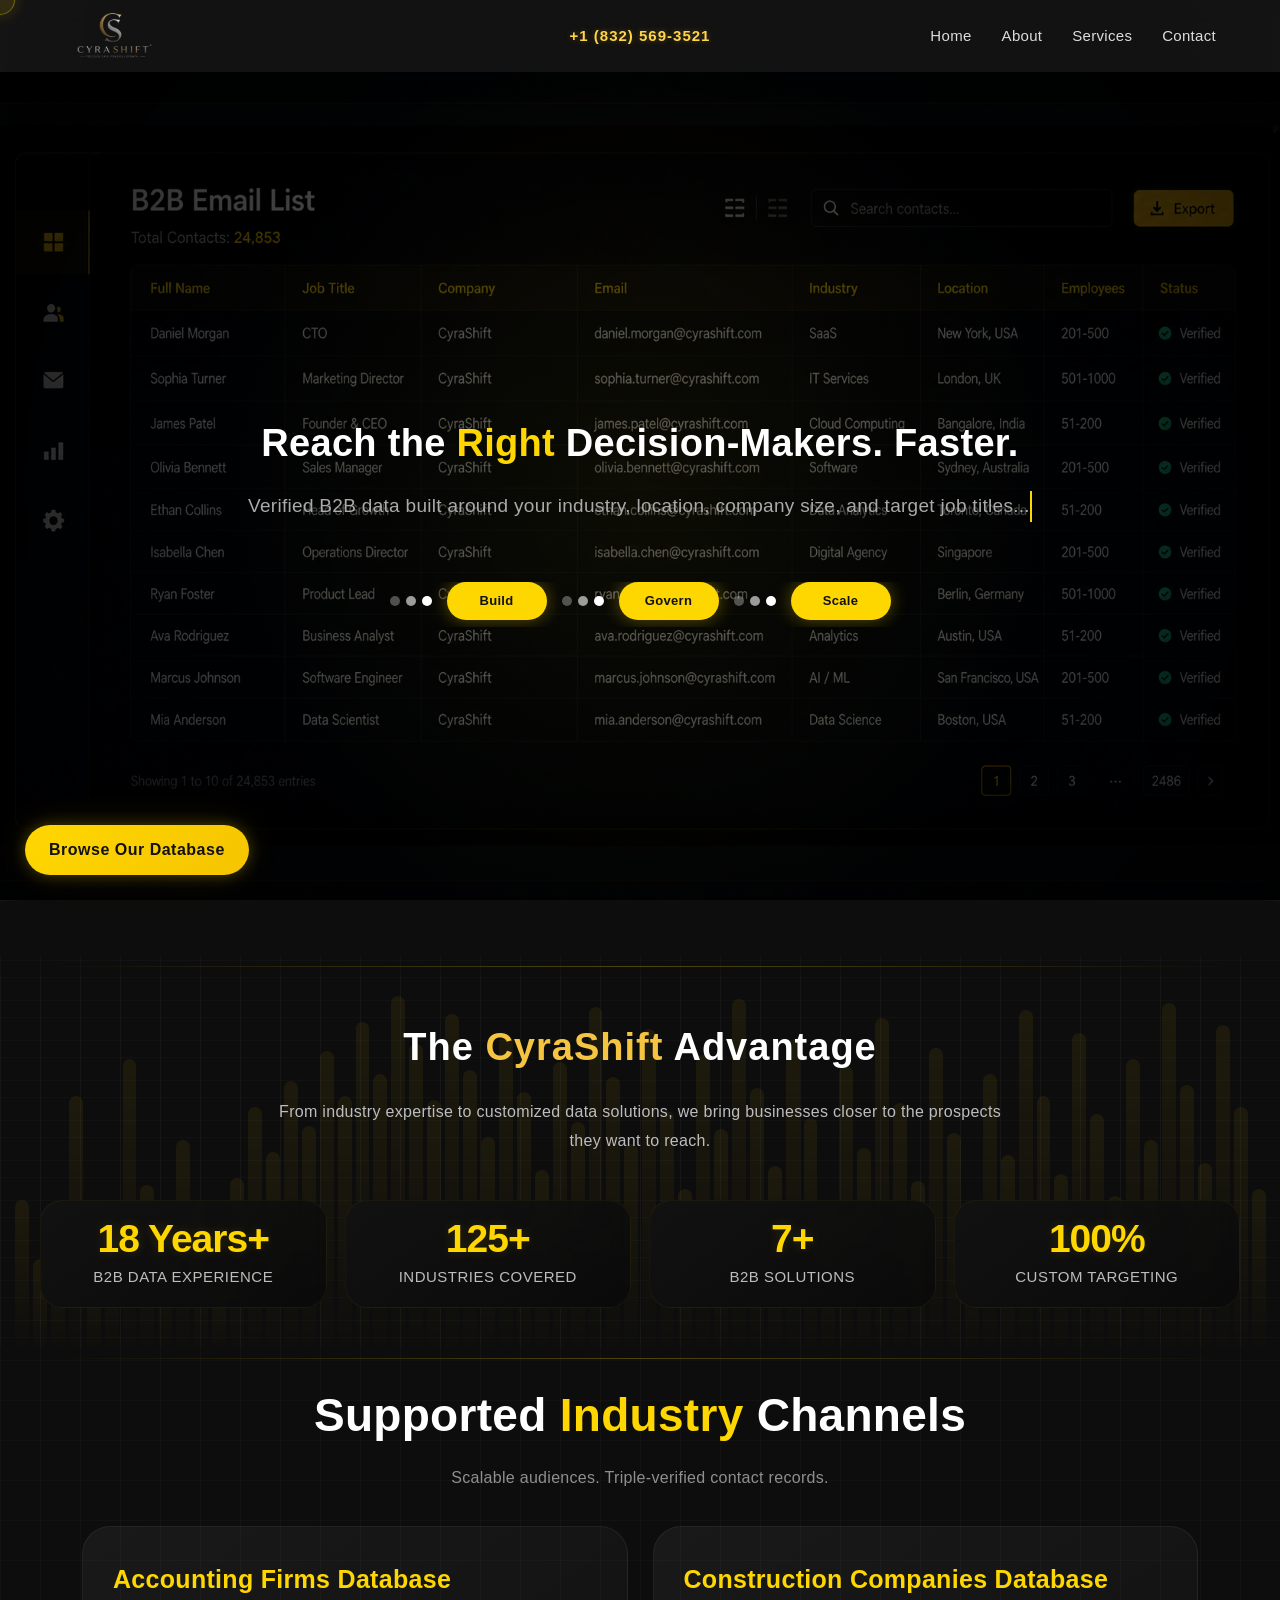
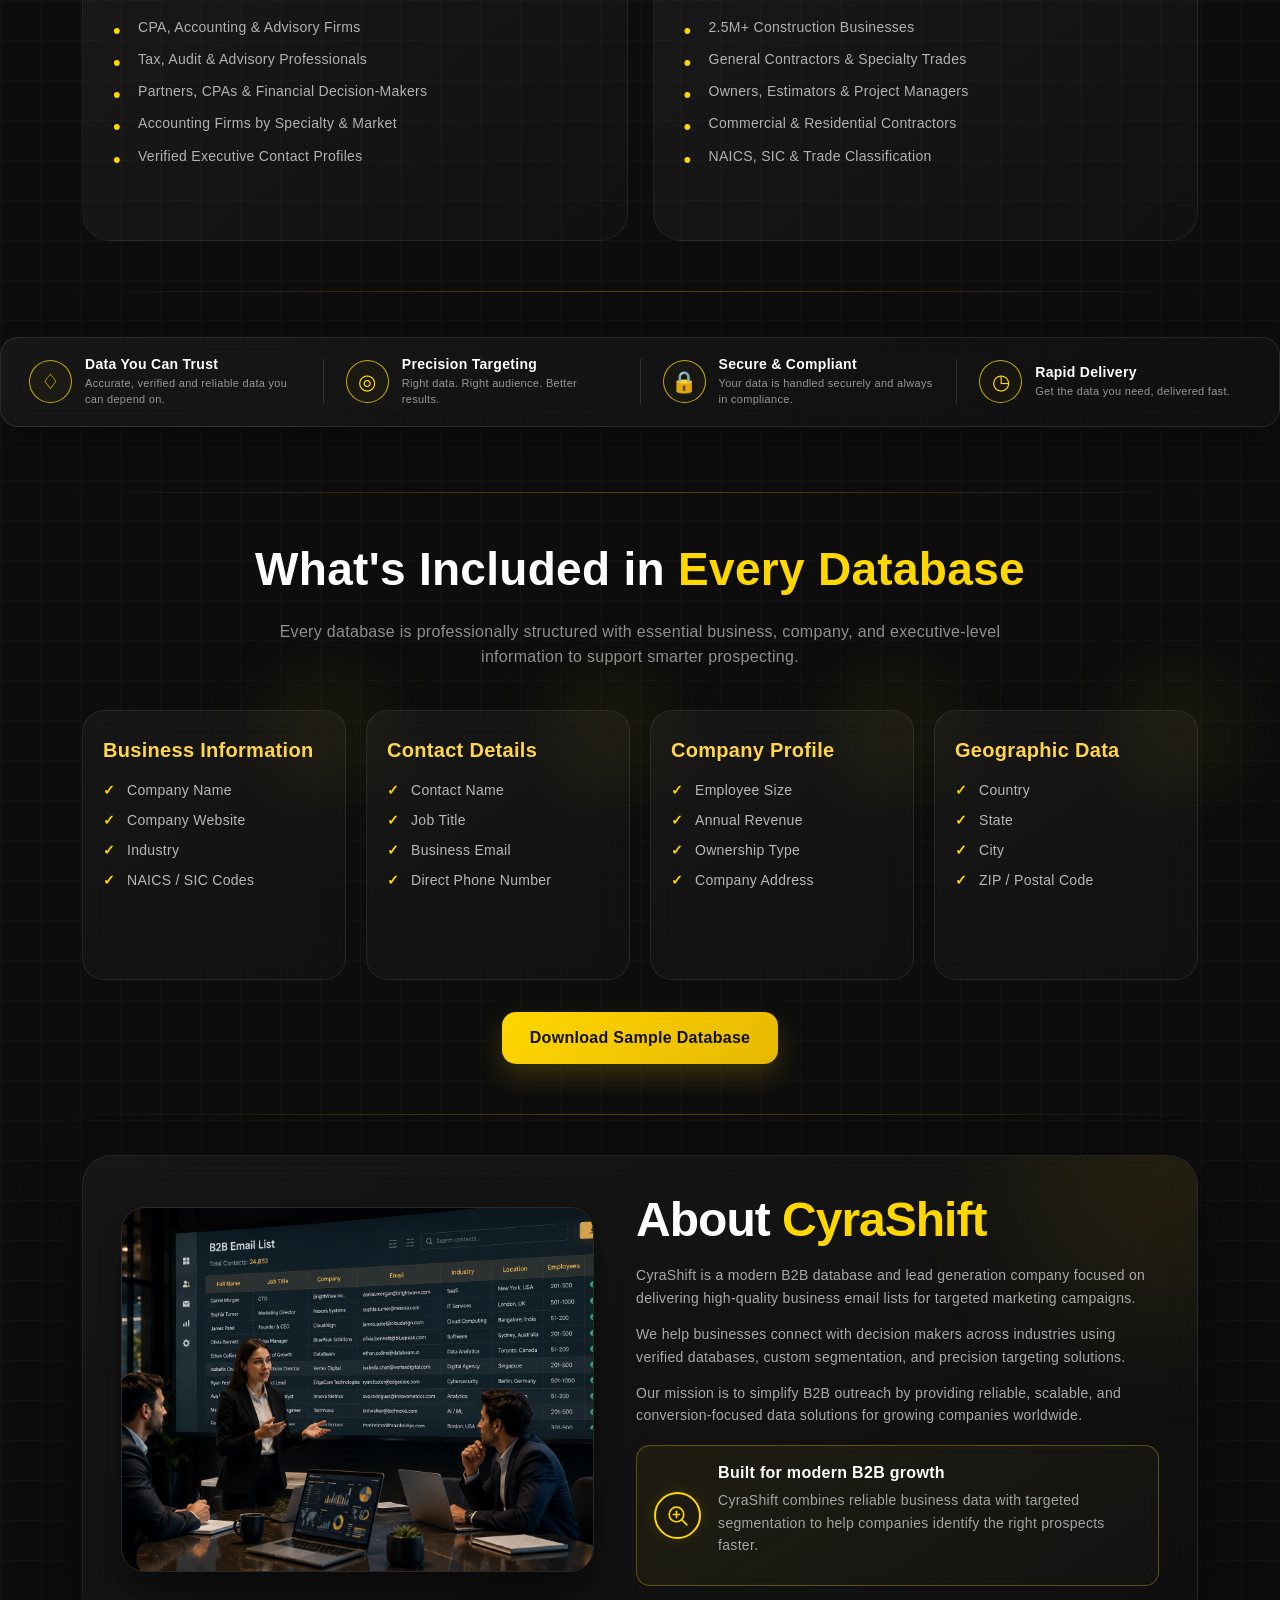
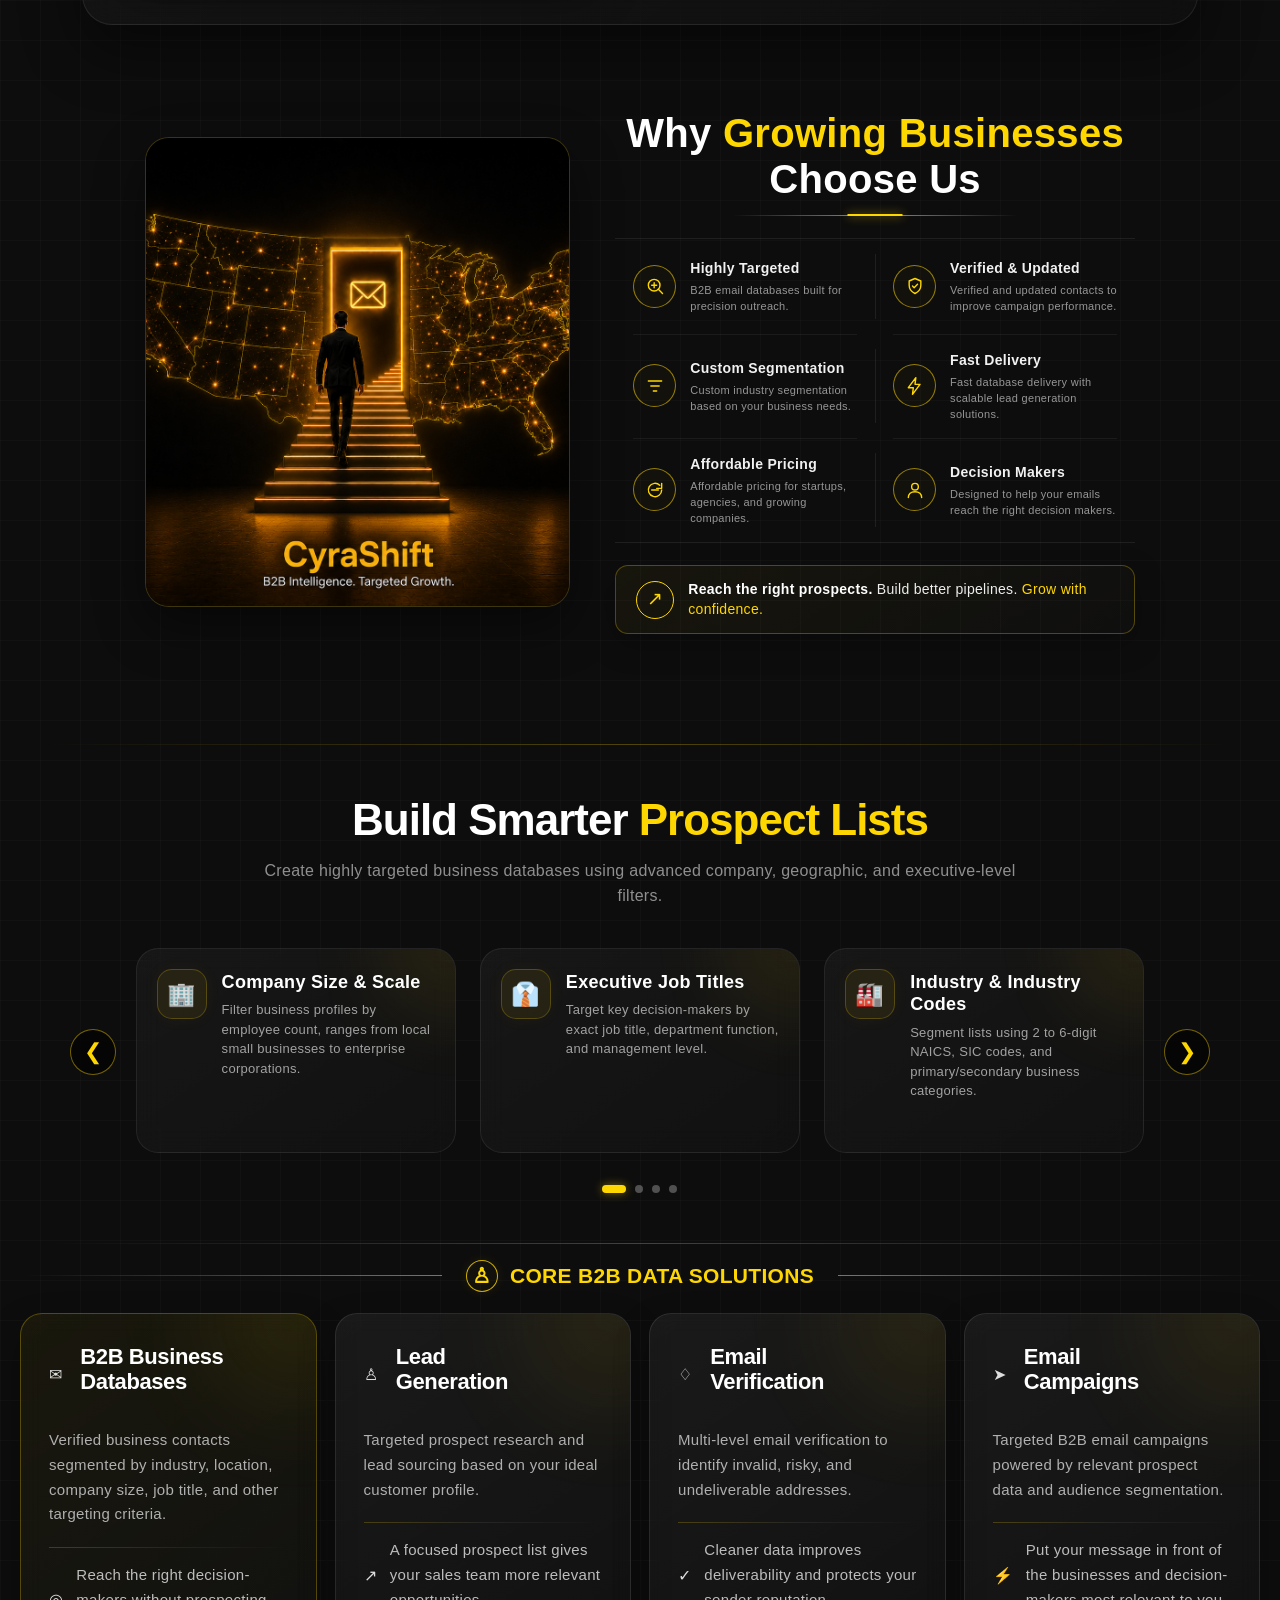
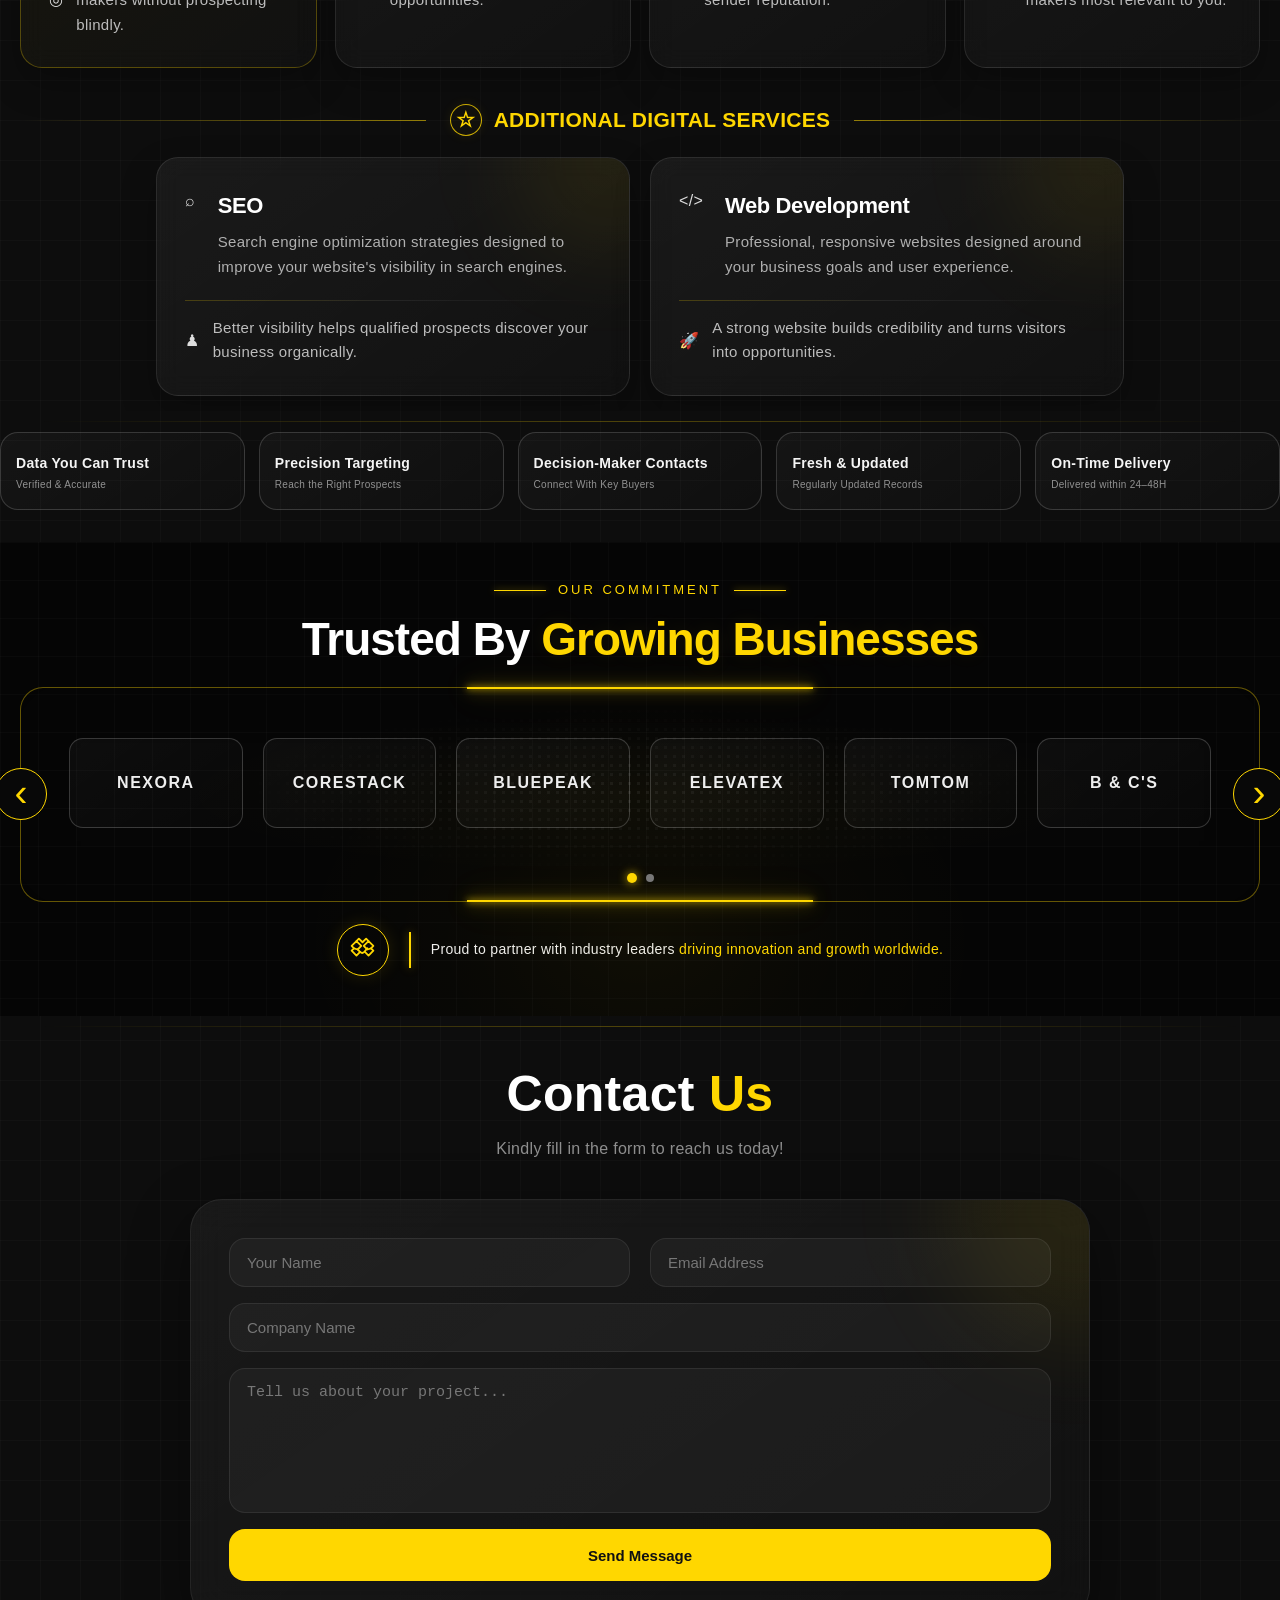
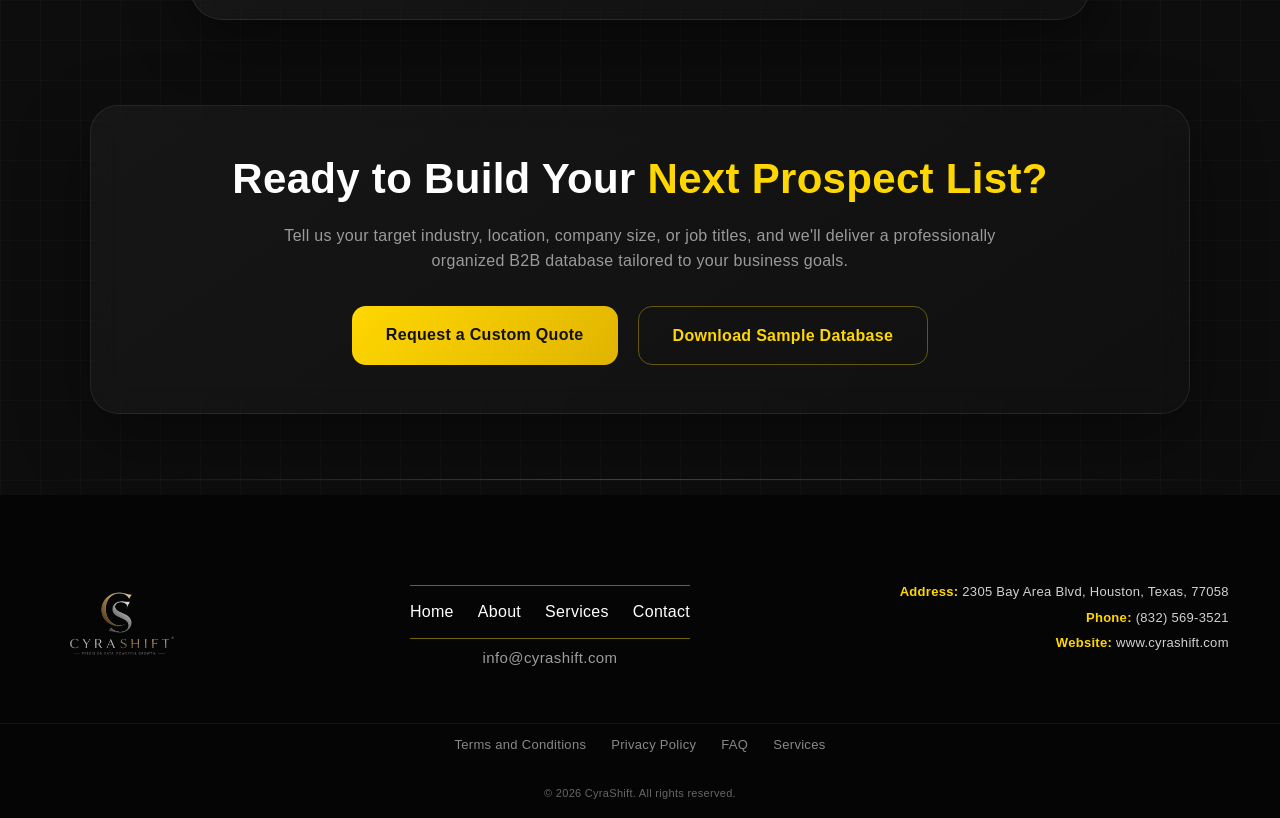
==== index.html @ b4faba63 "Update index.html" ====
<!DOCTYPE html>
<html lang="en">
<head>
    <meta charset="utf-8"/>
    <meta content="width=device-width, initial-scale=1.0" name="viewport"/>

    <title>CyraShift</title>

    <link rel="icon" type="image/png" href="./favicon.png"/>
    <link href="./style.css" rel="stylesheet"/>
</head>
<body>

    <!-- Custom Cursor Overlay Element -->
    <div class="custom-cursor"></div>

    <header class="header">
        <div class="container">
            <div class="logo">
                <img alt="CyraShift Logo" src="logo.png"/>
            </div>
            <div class="header-phone">
                +1 (832) 569-3521
            </div>
            <nav class="nav">
                <a href="#">Home</a>
                <a href="#about">About</a>
                <a href="#services">Services</a>
                <a href="#contact">Contact</a>
            </nav>
        </div>
    </header>

    <section class="hero">
        <div class="hero-image-slider">
            <img alt="Dashboard View" class="hero-dashboard active-dashboard" src="dashboard.png"/>
            <img alt="Analytics View" class="hero-dashboard" src="dashboard1.png"/>
            <img alt="Database View" class="hero-dashboard" src="dashboard2.png"/>
            <img alt="Leads View" class="hero-dashboard" src="dashboard3.png"/>
            <img alt="Campaigns View" class="hero-dashboard" src="dashboard4.png"/>
            <img alt="Leads View" class="hero-dashboard" src="dashboard5.png"/>
        </div>
        <div class="hero-overlay"></div>
        <div class="hero-container">
            <div class="slider">
                <div class="slide active">
                    <h1>Reach the <span>Right</span> Decision-Makers. Faster.</h1>
                    <p>Verified B2B data built around your industry, location, company size, and target job titles...</p>
                </div>
                <div class="slide">
                    <h1>Clean <span>Data </span> Better Conversion Rates</h1>
                    <p>Reduce email bounces using continuously verified and regularly updated business contacts...</p>
                </div>
                <div class="slide">
                    <h1>One <span>Database</span> Endless Opportunities</h1>
                    <p>Access verified B2B databases across 500+ industries to reach qualified decision-makers...</p>
                </div>
                <div class="slide">
                    <h1>Find Your <span>Ideal</span> Audience Today</h1>
                    <p>Filter prospects by job role, location, company size, and business category...</p>
                </div>
                <div class="slide">
                    <h1>Confidence <span>Starts</span> With Better Data</h1>
                    <p>Every contact is validated for accuracy, reliability, deliverability, and business relevance...</p>
                </div>
                <div class="slide">
                    <h1>Turn <span>Data</span> Into Your Competitive Edge</h1>
                    <p>Transform accurate business data into more conversations, more opportunities, and more revenue...</p>
                </div>
            </div>


            
            <div class="steps-flow">
                <div class="steps-group">
                    <div class="step"></div>
                    <div class="step"></div>
                    <div class="step"></div>
                </div>
                <div class="step-end">Build</div>
                <div class="steps-group">
                    <div class="step"></div>
                    <div class="step"></div>
                    <div class="step"></div>
                </div>
                <div class="step-end">Govern</div>
                <div class="steps-group">
                    <div class="step"></div>
                    <div class="step"></div>
                    <div class="step"></div>
                </div>
                <div class="step-end">Scale</div>
            </div>
            <div class="hero-button-wrap">
                <a class="browse-db-btn" href="database.html">Browse Our Database</a>
            </div>
        </div>
    </section>
    
<!-- Empty Transition Between Sections -->
<div class="section-transition"></div>

    <div class="section-divider"></div>

<!-- Stats Section -->

<section class="stats-section">

    <!-- Section Title -->
    <div class="stats-heading">
        <h2>The <span>CyraShift</span> Advantage</h2>
         <p>From industry expertise to customized data solutions, we bring businesses closer to the prospects they want to reach.</p>
    </div>



<!-- Background Graph -->
<div class="graph-bg">
    <div class="bar" style="height:40%"></div>
    <div class="bar" style="height:24%"></div>
    <div class="bar" style="height:31%"></div>
    <div class="bar" style="height:68%"></div>
    <div class="bar" style="height:22%"></div>
    <div class="bar" style="height:38%"></div>
    <div class="bar" style="height:78%"></div>
    <div class="bar" style="height:44%"></div>
    <div class="bar" style="height:35%"></div>
    <div class="bar" style="height:56%"></div>
    <div class="bar" style="height:40%"></div>
    <div class="bar" style="height:21%"></div>
    <div class="bar" style="height:46%"></div>
    <div class="bar" style="height:65%"></div>
    <div class="bar" style="height:53%"></div>
    <div class="bar" style="height:72%"></div>
    <div class="bar" style="height:60%"></div>
    <div class="bar" style="height:80%"></div>
    <div class="bar" style="height:68%"></div>
    <div class="bar" style="height:88%"></div>
    <div class="bar" style="height:74%"></div>
    <div class="bar" style="height:95%"></div>
    <div class="bar" style="height:82%"></div>
    <div class="bar" style="height:67%"></div>
    <div class="bar" style="height:90%"></div>
    <div class="bar" style="height:75%"></div>
    <div class="bar" style="height:57%"></div>
    <div class="bar" style="height:84%"></div>
    <div class="bar" style="height:69%"></div>
    <div class="bar" style="height:48%"></div>
    <div class="bar" style="height:77%"></div>
    <div class="bar" style="height:61%"></div>
    <div class="bar" style="height:92%"></div>
    <div class="bar" style="height:73%"></div>
    <div class="bar" style="height:55%"></div>
    <div class="bar" style="height:86%"></div>
    <div class="bar" style="height:64%"></div>
    <div class="bar" style="height:43%"></div>
    <div class="bar" style="height:79%"></div>
    <div class="bar" style="height:59%"></div>
    <div class="bar" style="height:94%"></div>
    <div class="bar" style="height:70%"></div>
    <div class="bar" style="height:49%"></div>
    <div class="bar" style="height:83%"></div>
    <div class="bar" style="height:62%"></div>
    <div class="bar" style="height:39%"></div>
    <div class="bar" style="height:76%"></div>
    <div class="bar" style="height:54%"></div>
    <div class="bar" style="height:89%"></div>
    <div class="bar" style="height:66%"></div>
    <div class="bar" style="height:45%"></div>
    <div class="bar" style="height:81%"></div>
    <div class="bar" style="height:58%"></div>
    <div class="bar" style="height:36%"></div>
    <div class="bar" style="height:74%"></div>
    <div class="bar" style="height:52%"></div>
    <div class="bar" style="height:91%"></div>
    <div class="bar" style="height:68%"></div>
    <div class="bar" style="height:47%"></div>
    <div class="bar" style="height:85%"></div>
    <div class="bar" style="height:63%"></div>
    <div class="bar" style="height:41%"></div>
    <div class="bar" style="height:78%"></div>
    <div class="bar" style="height:56%"></div>
    <div class="bar" style="height:93%"></div>
    <div class="bar" style="height:71%"></div>
    <div class="bar" style="height:50%"></div>
    <div class="bar" style="height:87%"></div>
    <div class="bar" style="height:65%"></div>
    <div class="bar" style="height:43%"></div>
</div>


    <!-- Statistics -->
    <div class="stats-container">
        <div class="stat-card">
            <h2>18 Years+</h2>
            <p>B2B Data Experience</p>
        </div>

        <div class="stat-card">
            <h2>125+</h2>
            <p>Industries Covered</p>
        </div>

        <div class="stat-card">
            <h2>7+</h2>
            <p>B2B Solutions</p>
        </div>

        <div class="stat-card">
            <h2>100%</h2>
            <p>Custom Targeting</p>
        </div>
    </div>

</section>

    <div class="section-divider"></div>

    <section class="spotlight-section">
        <div class="spotlight-container">
            <div class="spotlight-header">
                <h2>Supported <span>Industry</span> Channels</h2>
                <p>Scalable audiences. Triple-verified contact records.</p>
            </div>
            <div class="spotlight-grid" id="dynamic-spotlight-container">
                <!-- Dynamic Content Here -->
            </div>
        </div>
    </section>

    <div class="section-divider"></div>


        <!-- Promise Section-->
   
    <div class="services-promise">
        <div class="promise-item">
            <div class="promise-icon">♢</div>
            <div>
                <h4>Data You Can Trust</h4>
                <p>Accurate, verified and reliable data you can depend on.</p>
            </div>
        </div>
        <div class="promise-divider"></div>
        <div class="promise-item">
            <div class="promise-icon">◎</div>
            <div>
                <h4>Precision Targeting</h4>
                <p>Right data. Right audience. Better results.</p>
            </div>
        </div>
        <div class="promise-divider"></div>
        <div class="promise-item">
            <div class="promise-icon">🔒</div>
            <div>
                <h4>Secure &amp; Compliant</h4>
                <p>Your data is handled securely and always in compliance.</p>
            </div>
        </div>
        <div class="promise-divider"></div>
        <div class="promise-item">
            <div class="promise-icon">◷</div>
            <div>
                <h4>Rapid Delivery</h4>
                <p>Get the data you need, delivered fast.</p>
            </div>
        </div>
    </div>

    <div class="section-divider"></div>

    <section class="database-section">
        <div class="database-container">
            <div class="database-title">
                <h2>What's Included in <span>Every Database</span></h2>
                <p>Every database is professionally structured with essential business, company, and executive-level information to support smarter prospecting.</p>
            </div>
            <div class="database-grid">
                <div class="database-card">
                    <h3>Business Information</h3>
                    <ul>
                        <li>Company Name</li>
                        <li>Company Website</li>
                        <li>Industry</li>
                        <li>NAICS / SIC Codes</li>
                    </ul>
                </div>
                <div class="database-card">
                    <h3>Contact Details</h3>
                    <ul>
                        <li>Contact Name</li>
                        <li>Job Title</li>
                        <li>Business Email</li>
                        <li>Direct Phone Number</li>
                    </ul>
                </div>
                <div class="database-card">
                    <h3>Company Profile</h3>
                    <ul>
                        <li>Employee Size</li>
                        <li>Annual Revenue</li>
                        <li>Ownership Type</li>
                        <li>Company Address</li>
                    </ul>
                </div>
                <div class="database-card">
                    <h3>Geographic Data</h3>
                    <ul>
                        <li>Country</li>
                        <li>State</li>
                        <li>City</li>
                        <li>ZIP / Postal Code</li>
                    </ul>
                </div>
            </div>
            <div class="database-download">
                <a class="download-sample-btn" download="" href="sample-business-database.xlsx">Download Sample Database</a>
            </div>
        </div>
    </section>

    <div class="section-divider"></div>

    <section class="about-section" id="about">
        <div class="about-container">
            <div class="about-card">
                <!-- LEFT IMAGE -->
                <div class="about-image">
                    <img alt="Office Working Environment" src="office.png"/>
                </div>
                <!-- RIGHT CONTENT -->
                <div class="about-content">
                    <h2>About <span>CyraShift</span></h2>
                    <p>CyraShift is a modern B2B database and lead generation company focused on delivering high-quality business email lists for targeted marketing campaigns.</p>
                    <p>We help businesses connect with decision makers across industries using verified databases, custom segmentation, and precision targeting solutions.</p>
                    <p>Our mission is to simplify B2B outreach by providing reliable, scalable, and conversion-focused data solutions for growing companies worldwide.</p>
                    <!-- FEATURE CALLOUT -->
                    <div class="about-highlight">
                        <div class="about-highlight-icon">
                            <svg viewbox="0 0 24 24">
                                <circle cx="11" cy="11" r="7"></circle>
                                <path d="M16 16l5 5"></path>
                                <path d="M11 8v6"></path>
                                <path d="M8 11h6"></path>
                            </svg>
                        </div>
                        <div>
                            <strong>Built for modern B2B growth</strong>
                            <p>CyraShift combines reliable business data with targeted segmentation to help companies identify the right prospects faster.</p>
                        </div>
                    </div>
                </div>
            </div>

            <!-- WHY CHOOSE US -->
            <section class="why-choose-section">
                <div class="why-choose-container">
                    <!-- LEFT: IMAGE -->
                    <div class="why-choose-image">
                        <img src="whychooseus.png" alt="CyraShift B2B data and business growth">
                    </div>
                    <!-- RIGHT: CONTENT -->
                    <div class="why-choose-content">
                        <h2>Why <span>Growing Businesses</span> Choose Us</h2>
                        <div class="why-title-divider"></div>
                        <div class="why-benefits">
                            <!-- 1. HIGHLY TARGETED -->
                            <div class="why-item">
                                <div class="why-icon">
                                    <svg viewBox="0 0 24 24">
                                        <circle cx="11" cy="11" r="7"></circle>
                                        <path d="M11 8v6"></path>
                                        <path d="M8 11h6"></path>
                                        <path d="M16 16l5 5"></path>
                                    </svg>
                                </div>
                                <div>
                                    <h4>Highly Targeted</h4>
                                    <p>B2B email databases built for precision outreach.</p>
                                </div>
                            </div>
                            <!-- 2. VERIFIED & UPDATED -->
                            <div class="why-item">
                                <div class="why-icon">
                                    <svg viewBox="0 0 24 24">
                                        <path d="M12 3l7 3v5c0 5-3 8-7 10-4-2-7-5-7-10V6l7-3z"></path>
                                        <path d="M9 12l2 2 4-4"></path>
                                    </svg>
                                </div>
                                <div>
                                    <h4>Verified &amp; Updated</h4>
                                    <p>Verified and updated contacts to improve campaign performance.</p>
                                </div>
                            </div>
                            <!-- 3. CUSTOM SEGMENTATION -->
                            <div class="why-item">
                                <div class="why-icon">
                                    <svg viewBox="0 0 24 24">
                                        <path d="M4 6h16"></path>
                                        <path d="M7 12h10"></path>
                                        <path d="M10 18h4"></path>
                                    </svg>
                                </div>
                                <div>
                                    <h4>Custom Segmentation</h4>
                                    <p>Custom industry segmentation based on your business needs.</p>
                                </div>
                            </div>
                            <!-- 4. FAST DELIVERY -->
                            <div class="why-item">
                                <div class="why-icon">
                                    <svg viewBox="0 0 24 24">
                                        <path d="M13 2L4 14h6l-1 8 9-12h-6l1-8z"></path>
                                    </svg>
                                </div>
                                <div>
                                    <h4>Fast Delivery</h4>
                                    <p>Fast database delivery with scalable lead generation solutions.</p>
                                </div>
                            </div>
                            <!-- 5. AFFORDABLE PRICING -->
                            <div class="why-item">
                                <div class="why-icon">
                                    <svg viewBox="0 0 24 24">
                                        <path d="M20 12a8 8 0 1 1-2.34-5.66"></path>
                                        <path d="M20 4v6h-6"></path>
                                        <path d="M8 12h8"></path>
                                    </svg>
                                </div>
                                <div>
                                    <h4>Affordable Pricing</h4>
                                    <p>Affordable pricing for startups, agencies, and growing companies.</p>
                                </div>
                            </div>
                            <!-- 6. DECISION MAKERS -->
                            <div class="why-item">
                                <div class="why-icon">
                                    <svg viewBox="0 0 24 24">
                                        <circle cx="12" cy="8" r="4"></circle>
                                        <path d="M4 21c0-4 3-7 8-7s8 3 8 7"></path>
                                    </svg>
                                </div>
                                <div>
                                    <h4>Decision Makers</h4>
                                    <p>Designed to help your emails reach the right decision makers.</p>
                                </div>
                            </div>
                        </div>
                        <!-- CLOSING MESSAGE -->
                        <div class="about-closing">
                            <div class="about-closing-icon">↗</div>
                            <p>
                                <strong>Reach the right prospects.</strong> Build better pipelines. <span>Grow with confidence.</span>
                            </p>
                        </div>
                    </div>
                </div>
            </section>
        </div>
    </section>

    <div class="section-divider"></div>

<section class="segment-section">
        <div class="segment-container">
            <div class="segment-header">
                <h2>Build Smarter <span>Prospect Lists</span></h2>
                <p>Create highly targeted business databases using advanced company, geographic, and executive-level filters.</p>
            </div>
            
            <div class="segment-carousel">
                <!-- 1. LEFT ARROW (ONLY ONE HERE) -->
                <button aria-label="Previous" class="segment-arrow segment-prev">❮</button>
                
                <!-- CAROUSEL VIEWPORT -->
                <div class="segment-viewport">
                    <div class="segment-track">
                        
                        <!-- SLIDE 1 -->
                        <div class="segment-slide">
                            <div class="segment-card">
                                <div class="segment-icon">🏢</div>
                                <div class="segment-body">
                                    <h3>Company Size & Scale</h3>
                                    <p>Filter business profiles by employee count, ranges from local small businesses to enterprise corporations.</p>
                                </div>
                            </div>
                            <div class="segment-card">
                                <div class="segment-icon">👔</div>
                                <div class="segment-body">
                                    <h3>Executive Job Titles</h3>
                                    <p>Target key decision-makers by exact job title, department function, and management level.</p>
                                </div>
                            </div>
                            <div class="segment-card">
                                <div class="segment-icon">🏭</div>
                                <div class="segment-body">
                                    <h3>Industry & Industry Codes</h3>
                                    <p>Segment lists using 2 to 6-digit NAICS, SIC codes, and primary/secondary business categories.</p>
                                </div>
                            </div>
                        </div>

                        <!-- SLIDE 2 -->
                        <div class="segment-slide">
                            <div class="segment-card">
                                <div class="segment-icon">📈</div>
                                <div class="segment-body">
                                    <h3>Annual Revenue Ranges</h3>
                                    <p>Filter companies by reported annual revenue brackets to target businesses within your ideal budget tier.</p>
                                </div>
                            </div>
                            <div class="segment-card">
                                <div class="segment-icon">📍</div>
                                <div class="segment-body">
                                    <h3>Geographic Location</h3>
                                    <p>Build nationwide or global email lists by country, state, city, metro area, or ZIP code.</p>
                                </div>
                            </div>
                            <div class="segment-card">
                                <div class="segment-icon">📞</div>
                                <div class="segment-body">
                                    <h3>Direct Phone & Mobile</h3>
                                    <p>Access direct desk dials and verified mobile contact numbers alongside corporate phone lines.</p>
                                </div>
                            </div>
                        </div>

                        <!-- SLIDE 3 -->
                        <div class="segment-slide">
                            <div class="segment-card">
                                <div class="segment-icon">✉️</div>
                                <div class="segment-body">
                                    <h3>Verified Business Email</h3>
                                    <p>Receive 100% human-verified work email addresses tested for low bounce rates and high deliverability.</p>
                                </div>
                            </div>
                            <div class="segment-card">
                                <div class="segment-icon">🌐</div>
                                <div class="segment-body">
                                    <h3>Web & Digital Assets</h3>
                                    <p>Every database record includes verified corporate website URLs, domain names, and business handles.</p>
                                </div>
                            </div>
                            <div class="segment-card">
                                <div class="segment-icon">🏛️</div>
                                <div class="segment-body">
                                    <h3>HQ & Branch Identification</h3>
                                    <p>Distinguish single-location headquarters from branch offices, subsidiaries, and regional units.</p>
                                </div>
                            </div>
                        </div>

                        <!-- SLIDE 4 -->
                        <div class="segment-slide">
                            <div class="segment-card">
                                <div class="segment-icon">📅</div>
                                <div class="segment-body">
                                    <h3>Years in Business</h3>
                                    <p>Filter business profiles by year established to target newly registered firms or legacy enterprises.</p>
                                </div>
                            </div>
                            <div class="segment-card">
                                <div class="segment-icon">🔒</div>
                                <div class="segment-body">
                                    <h3>GDPR & CCPA Compliant</h3>
                                    <p>Acquire clean, legally compliant B2B datasets structured for cold outreach in global markets.</p>
                                </div>
                            </div>
                            <div class="segment-card">
                                <div class="segment-icon">⚙️</div>
                                <div class="segment-body">
                                    <h3>Custom Data Selection</h3>
                                    <p>Combine multiple search parameters to build a fully customized B2B email and contact list.</p>
                                </div>
                            </div>
                        </div>

                    </div>
                </div>

                <!-- 2. RIGHT ARROW (ONLY ONE HERE) -->
                <button aria-label="Next" class="segment-arrow segment-next">❯</button>
            </div>

            <!-- 3. DOT NAVIGATION (ONLY ONE SET HERE) -->
            <div class="segment-dots">
                <button aria-label="Show slide 1" class="segment-dot active" data-slide="0"></button>
                <button aria-label="Show slide 2" class="segment-dot" data-slide="1"></button>
                <button aria-label="Show slide 3" class="segment-dot" data-slide="2"></button>
                <button aria-label="Show slide 4" class="segment-dot" data-slide="3"></button>
            </div>
        </div>
    </section>

    <div class="section-divider"></div>
  
    <section class="services-section" id="services">
        <!-- CORE B2B SERVICES -->
        <div class="services-category">
            <div class="category-heading">
                <span class="category-line"></span>
                <div class="category-title">
                    <div class="category-icon">♙</div>
                    <span>CORE B2B DATA SOLUTIONS</span>
                </div>
                <span class="category-line"></span>
            </div>
            <div class="core-services-grid">
                <!-- B2B BUSINESS DATABASES -->
                <div class="service-card primary-service">
                    <div class="service-card-top">
                        <div class="service-icon">✉</div>
                        <h3>B2B Business<br>Databases</h3>
                    </div>
                    <p class="service-description">Verified business contacts segmented by industry, location, company size, job title, and other targeting criteria.</p>
                    <div class="service-divider"></div>
                    <div class="service-benefit">
                        <div class="benefit-icon">◎</div>
                        <p>Reach the right decision-makers without prospecting blindly.</p>
                    </div>
                </div>
                <!-- LEAD GENERATION -->
                <div class="service-card">
                    <div class="service-card-top">
                        <div class="service-icon">♙</div>
                        <h3>Lead<br>Generation</h3>
                    </div>
                    <p class="service-description">Targeted prospect research and lead sourcing based on your ideal customer profile.</p>
                    <div class="service-divider"></div>
                    <div class="service-benefit">
                        <div class="benefit-icon">↗</div>
                        <p>A focused prospect list gives your sales team more relevant opportunities.</p>
                    </div>
                </div>
                <!-- EMAIL VERIFICATION -->
                <div class="service-card">
                    <div class="service-card-top">
                        <div class="service-icon">♢</div>
                        <h3>Email<br>Verification</h3>
                    </div>
                    <p class="service-description">Multi-level email verification to identify invalid, risky, and undeliverable addresses.</p>
                    <div class="service-divider"></div>
                    <div class="service-benefit">
                        <div class="benefit-icon">✓</div>
                        <p>Cleaner data improves deliverability and protects your sender reputation.</p>
                    </div>
                </div>
                <!-- EMAIL CAMPAIGNS -->
                <div class="service-card">
                    <div class="service-card-top">
                        <div class="service-icon">➤</div>
                        <h3>Email<br>Campaigns</h3>
                    </div>
                    <p class="service-description">Targeted B2B email campaigns powered by relevant prospect data and audience segmentation.</p>
                    <div class="service-divider"></div>
                    <div class="service-benefit">
                        <div class="benefit-icon">⚡</div>
                        <p>Put your message in front of the businesses and decision-makers most relevant to you.</p>
                    </div>
                </div>
            </div>
        </div>

        <!-- ADDITIONAL DIGITAL SERVICES -->
        <div class="services-category additional-services">
            <div class="category-heading">
                <span class="category-line"></span>
                <div class="category-title">
                    <div class="category-icon">☆</div>
                    <span>ADDITIONAL DIGITAL SERVICES</span>
                </div>
                <span class="category-line"></span>
            </div>
            <div class="additional-services-grid">
                <!-- SEO -->
                <div class="service-card wide-service">
                    <div class="wide-service-main">
                        <div class="service-icon">⌕</div>
                        <div class="wide-service-content">
                            <h3>SEO</h3>
                            <p class="service-description">Search engine optimization strategies designed to improve your website's visibility in search engines.</p>
                        </div>
                    </div>
                    <div class="service-divider"></div>
                    <div class="service-benefit">
                        <div class="benefit-icon">♟</div>
                        <p>Better visibility helps qualified prospects discover your business organically.</p>
                    </div>
                </div>
                <!-- WEB DEVELOPMENT -->
                <div class="service-card wide-service">
                    <div class="wide-service-main">
                        <div class="service-icon">&lt;/&gt;</div>
                        <div class="wide-service-content">
                            <h3>Web Development</h3>
                            <p class="service-description">Professional, responsive websites designed around your business goals and user experience.</p>
                        </div>
                    </div>
                    <div class="service-divider"></div>
                    <div class="service-benefit">
                        <div class="benefit-icon">🚀</div>
                        <p>A strong website builds credibility and turns visitors into opportunities.</p>
                    </div>
                </div>
            </div>
        </div>
    </section>

    <div class="section-divider"></div>

    <section class="trust-benefits-section">
        <div class="trust-benefits">
            <div class="trust-benefit">
                <div class="benefit-icon">
                    <svg aria-hidden="true" viewbox="0 0 24 24">
                        <path d="M12 3L20 6V11C20 16.5 16.5 20 12 21C7.5 20 4 16.5 4 11V6L12 3Z"></path>
                        <path d="M8.5 12L11 14.5L15.5 9.5"></path>
                    </svg>
                </div>
                <div class="benefit-content">
                    <h3>Data You Can Trust</h3>
                    <p>Verified &amp; Accurate</p>
                </div>
            </div>
            <div class="trust-benefit">
                <div class="benefit-icon">
                    <svg aria-hidden="true" viewbox="0 0 24 24">
                        <circle cx="11" cy="11" r="7"></circle>
                        <circle cx="11" cy="11" r="3"></circle>
                        <path d="M16 16L21 21"></path>
                        <path d="M16 5L19 2"></path>
                    </svg>
                </div>
                <div class="benefit-content">
                    <h3>Precision Targeting</h3>
                    <p>Reach the Right Prospects</p>
                </div>
            </div>
            <div class="trust-benefit">
                <div class="benefit-icon">
                    <svg aria-hidden="true" viewbox="0 0 24 24">
                        <path d="M13 2L4 14H11L10 22L20 9H13L13 2Z"></path>
                    </svg>
                </div>
                <div class="benefit-content">
                    <h3>Decision-Maker Contacts</h3>
                    <p>Connect With Key Buyers</p>
                </div>
            </div>
            <div class="trust-benefit">
                <div class="benefit-icon">
                    <!-- FIXED BROKEN PARAGRAPH CLOSING TAG IN THE SECTION BELOW -->
                    <svg aria-hidden="true" viewbox="0 0 24 24">
                        <rect height="11" rx="2" width="14" x="5" y="10"></rect>
                        <path d="M8 10V7C8 4.8 9.8 3 12 3C14.2 3 16 4.8 16 7V10"></path>
                        <circle cx="12" cy="15" r="1"></circle>
                    </svg>
                </div>
                <div class="benefit-content">
                    <h3>Fresh &amp; Updated</h3>
                    <p>Regularly Updated Records</p>
                </div>
            </div>
            <div class="trust-benefit">
                <div class="benefit-icon">
                    <svg aria-hidden="true" viewbox="0 0 24 24">
                        <path d="M4 13V11C4 7 7 4 11 4H13C17 4 20 7 20 11V13"></path>
                        <path d="M4 13H2V17C2 18.1 2.9 19 4 19H6V13H4Z"></path>
                        <path d="M20 13H22V17C22 18.1 21.1 19 20 19H18V13H20Z"></path>
                        <path d="M18 19C17 21 15 22 12 22"></path>
                    </svg>
                </div>
                <div class="benefit-content">
                    <h3>On-Time Delivery</h3>
                    <p>Delivered within 24–48H</p>
                </div>
            </div>
        </div>
    </section>

    <section class="trust-section">
        <div class="trust-container">
            <div class="trust-eyebrow">
                <span class="eyebrow-line"></span>
                <span>OUR COMMITMENT</span>
                <span class="eyebrow-line"></span>
            </div>
            <h2 class="trust-title">Trusted By <span>Growing Businesses</span></h2>
        </div>
        <div class="trust-showcase">
            <div class="showcase-glow showcase-glow-top"></div>
            <div class="trust-world-dots"></div>
            <button aria-label="Previous companies" class="trust-arrow trust-prev" type="button">
                <span>‹</span>
            </button>
            <div class="trust-logo-window">
                <div class="trust-logo-track">
                    <!-- PAGE 1 -->
                    <div class="trust-logo-page">
                        <div class="trust-logo">NEXORA</div>
                        <div class="trust-logo">CORESTACK</div>
                        <div class="trust-logo">BLUEPEAK</div>
                        <div class="trust-logo">ELEVATEX</div>
                        <div class="trust-logo">TOMTOM</div>
                        <div class="trust-logo">B &amp; C'S</div>
                    </div>
                    <!-- PAGE 2 -->
                    <div class="trust-logo-page">
                        <div class="trust-logo">LIGHTHOUSE</div>
                        <div class="trust-logo">BLUETIME</div>
                        <div class="trust-logo">RETROFIX</div>
                        <div class="trust-logo">CYRASHIFT</div>
                        <div class="trust-logo">NEXORA</div>
                        <div class="trust-logo">CORESTACK</div>
                    </div>
                </div>
            </div>
            <button aria-label="Next companies" class="trust-arrow trust-next" type="button">
                <span>›</span>
            </button>
            <div class="trust-dots">
                <button aria-label="Show companies page 1" class="trust-dot active" type="button"></button>
                <button aria-label="Show companies page 2" class="trust-dot" type="button"></button>
            </div>
            <div class="showcase-glow showcase-glow-bottom"></div>
        </div>
        <div class="trust-message">
            <div class="trust-message-icon">
                <svg aria-hidden="true" viewbox="0 0 24 24">
                    <path d="M8 12L10 14C11 15 12.5 15 13.5 14L16 11"></path>
                    <path d="M3 9L7 5L11 9L8 12L5 11L3 9Z"></path>
                    <path d="M21 9L17 5L13 9L16 12L19 11L21 9Z"></path>
                    <path d="M7 5L9 3L12 6L15 3L17 5"></path>
                    <path d="M5 11L3 13L7 17L10 14"></path>
                    <path d="M19 11L21 13L17 17L14 14"></path>
                </svg>
            </div>
            <div class="trust-message-divider"></div>
            <p>Proud to partner with industry leaders <span>driving innovation and growth worldwide.</span></p>
        </div>
    </section>

    <div class="section-divider"></div>

    <section class="contact-section" id="contact">
        <div class="contact-wrapper">
            <h2>Contact <span>Us</span></h2>
            <p class="contact-subtext">Kindly fill in the form to reach us today!</p>
            <div class="contact-card">
                <form action="https://formsubmit.co/cyrashift@gmail.com" class="contact-form" id="mainContactForm" method="POST">
                    <input name="_captcha" type="hidden" value="false"/>
                    <input name="_template" type="hidden" value="table"/>
                    <div class="input-row">
                        <input name="name" placeholder="Your Name" required="" type="text"/>
                        <input id="userEmail" name="email" placeholder="Email Address" required="" type="email"/>
                    </div>
                    <input name="company" placeholder="Company Name" type="text"/>
                    <textarea name="message" placeholder="Tell us about your project..." required=""></textarea>
                    <button id="submitBtn" type="submit">Send Message</button>
                </form>
                <div class="popup-overlay" id="formPopup" style="display: none;">
                    <div class="popup-card">
                        <h3 id="popupTitle">Success!</h3>
                        <p id="popupMessage">Email sent successfully.</p>
                        <button id="popupCloseBtn">OK</button>
                    </div>
                </div>
            </div>
        </div>
    </section>

    <section class="final-cta">
        <div class="final-cta-container">
            <h2>Ready to Build Your <span>Next Prospect List?</span></h2>
            <p>Tell us your target industry, location, company size, or job titles, and we'll deliver a professionally organized B2B database tailored to your business goals.</p>
            <div class="final-cta-buttons">
                <a class="quote-btn" href="mailto:cyrashift@gmail.com?subject=Request%20for%20Custom%20Quote&amp;body=Hello%20CyraShift,%0A%0AI%20am%20interested%20in%20purchasing%20a%20custom%20B2B%20database.%0A%0AIndustry:%0ATarget%20Location:%0AJob%20Titles:%0ACompany%20Size:%0AAdditional%20Requirements:%0A%0AThank%20you.">Request a Custom Quote</a>
                <a class="sample-btn" download="" href="sample-business-database.xlsx">Download Sample Database</a>
            </div>
        </div>
    </section>

    <div class="section-divider"></div>


    <footer class="footer">
        <div class="footer-container">
            <div class="footer-brand">
                <img alt="CyraShift Logo" class="footer-logo" src="logo.png"/>
            </div>
            <div class="footer-center">
                <div class="footer-links">
                    <a href="#">Home</a>
                    <a href="#about">About</a>
                    <a href="#services">Services</a>
                    <a href="#contact">Contact</a>
                </div>
                <div class="footer-email">info@cyrashift.com</div>
            </div>
            <div class="footer-contact">
                <p><span>Address:</span> 2305 Bay Area Blvd, Houston, Texas, 77058</p>
                <p><span>Phone:</span> (832) 569-3521</p>
                <p><span>Website:</span> www.cyrashift.com</p>
            </div>
        </div>
        <div class="footer-legal-links">
            <a href="cyrashifttermsandcondition.pdf" rel="noopener noreferrer" target="_blank">Terms and Conditions</a>
            <a href="cyrashiftprivacypolicy.pdf" rel="noopener noreferrer" target="_blank">Privacy Policy</a>
            <a href="cyrashift-faq.pdf" rel="noopener noreferrer" target="_blank">FAQ</a>
            <a href="#services">Services</a>
        </div>
        <!-- AUTOMATED DYNAMIC COPYRIGHT YEAR -->
        <div class="footer-bottom">© <span id="current-year"></span> CyraShift. All rights reserved.</div>
    </footer>

    <!-- Back to Top Button Hooked up for script visibility, U can use below scroll to button if you need plain -->
    <!-- <button id="scrollTopBtn" title="Go to top" style="position:fixed; bottom:20px; right:20px; display:none; z-index:99;">↑</button>-->

    <!-- Back to Top Button Hooked up for script visibility -->
    <button class="style-capsule" id="scrollTopBtn" aria-label="Scroll to top">
    <span>TOP</span>
    <svg width="14" height="14" viewBox="0 0 24 24" fill="none" stroke="currentColor" stroke-width="3" stroke-linecap="round" stroke-linejoin="round">
    <polyline points="18 15 12 9 6 15"></polyline>
    </svg>
    </button>

    <!-- TITLE ROTATION SCRIPT -->
    <script>
        const titles = [
            "CyraShift | B2B Data Solutions",
            "Architects Email List | CyraShift",
            "US B2B Email Database | CyraShift",
            "Targeted B2B Leads | CyraShift",
            "Tailored Email Lists | CyraShift"
        ];
        let titleIndex = 0;

        setInterval(() => {
            titleIndex = (titleIndex + 1) % titles.length;
            document.title = titles[titleIndex];
        }, 4500);
    </script>

    <!-- DYNAMIC COPYRIGHT SCRIPT -->
    <script>
        document.getElementById('current-year').textContent = new Date().getFullYear();
    </script>

    <!-- HERO CAROUSEL SCRIPT -->
    <script>
        const slides = document.querySelectorAll(".slide");
        const dashboards = document.querySelectorAll(".hero-dashboard");
        let currentSlide = 0;

        function nextSlide() {
            let oldSlide = currentSlide;
            currentSlide = (currentSlide + 1) % slides.length;

            slides[oldSlide].classList.remove("active");
            if (dashboards[oldSlide]) {
                dashboards[oldSlide].classList.remove("active-dashboard");
            }

            setTimeout(() => {
                slides[currentSlide].classList.add("active");
                setTimeout(() => {
                    if (dashboards[currentSlide]) {
                        dashboards[currentSlide].classList.add("active-dashboard");
                    } else {
                        dashboards[0].classList.add("active-dashboard");
                    }
                }, 2200);
            }, 500);
        }
        setInterval(nextSlide, 9000);
    </script>

    <!-- SCROLL REVEAL & FORM SUBMISSION SCRIPT -->
    <script>
        const scrollBtn = document.getElementById("scrollTopBtn");
        const reveals = document.querySelectorAll(".about-section, .services-section, .contact-section, .service-card");
        let ticking = false;

        window.addEventListener("scroll", () => {
            if (!ticking) {
                window.requestAnimationFrame(() => {
                    const scrollY = window.scrollY;
                    const windowHeight = window.innerHeight;

                    if (scrollBtn) {
                        if (scrollY > 300) {
                            scrollBtn.classList.add("visible");
                        } else {
                            scrollBtn.classList.remove("visible");
                        }
                    }

                    reveals.forEach((el) => {
                        const revealTop = el.getBoundingClientRect().top;
                        if (revealTop < windowHeight - 80) {
                            el.classList.add("active-reveal");
                        }
                    });
                    ticking = false;
                });
                ticking = true;
            }
        });

        if (scrollBtn) {
            scrollBtn.addEventListener("click", () => {
                window.scrollTo({ top: 0, behavior: "smooth" });
            });
        }

        const contactForm = document.getElementById("mainContactForm");
        const emailInput = document.getElementById("userEmail");
        const popup = document.getElementById("formPopup");
        const popupTitle = document.getElementById("popupTitle");
        const popupMessage = document.getElementById("popupMessage");
        const popupCloseBtn = document.getElementById("popupCloseBtn");
        const emailRegex = /^[a-zA-Z0-9._%+-]+@[a-zA-Z0-9.-]+\.[a-zA-Z]{2,}$/;

        if(contactForm) {
            contactForm.addEventListener("submit", (e) => {
                e.preventDefault();

                if (!emailRegex.test(emailInput.value)) {
                    showPopup("Error", "Please enter a valid email address (e.g., name@gmail.com).", false);
                    return;
                }

                const formData = new FormData(contactForm);
                const submitBtn = document.getElementById("submitBtn");
                submitBtn.textContent = "Sending...";
                submitBtn.disabled = true;

                fetch(contactForm.action, {
                    method: "POST",
                    body: formData,
                    headers: { 'Accept': 'json' }
                })
                .then(response => {
                    if (response.ok) {
                        showPopup("Success!", "Email sent successfully. We will get back to you soon.", true);
                        contactForm.reset();
                    } else {
                        showPopup("Failed", "Email sending failed. Please try again later.", false);
                    }
                })
                .catch(error => {
                    showPopup("Failed", "Network error. Please check your connection and try again.", false);
                })
                .finally(() => {
                    submitBtn.textContent = "Send Message";
                    submitBtn.disabled = false;
                });
            });
        }

        function showPopup(title, message, isSuccess) {
            if (!popup) return;
            popupTitle.textContent = title;
            popupTitle.style.color = isSuccess ? "#ffd700" : "#ff4d4d";
            popupMessage.textContent = message;
            popup.style.display = "flex";
        }

        if (popupCloseBtn) {
            popupCloseBtn.addEventListener("click", () => {
                popup.style.display = "none";
            });
        }
    </script>

    <!-- CUSTOM CURSOR SCRIPT -->
    <script>
        const cursor = document.querySelector(".custom-cursor");
        document.addEventListener("mousemove", (e) => {
            if (!cursor) return;
            cursor.style.left = e.clientX + "px";
            cursor.style.top = e.clientY + "px";
        });

        const hoverItems = document.querySelectorAll("a, button");
        hoverItems.forEach((item) => {
            item.addEventListener("mouseenter", () => {
                if (!cursor) return;
                cursor.style.width = "55px";
                cursor.style.height = "55px";
                cursor.style.background = "rgba(255,215,0,0.18)";
            });
            item.addEventListener("mouseleave", () => {
                if (!cursor) return;
                cursor.style.width = "30px";
                cursor.style.height = "30px";
                cursor.style.background = "rgba(255,215,0,0.12)";
            });
        });
    </script>

    <!-- SPOTLIGHT RANDOM BUILDER SCRIPT -->
    <script>
    document.addEventListener("DOMContentLoaded", function() {
        const datasetPool = [
            {
                title: "Construction Companies Database",
                bullets: [
                    "2.5M+ Construction Businesses",
                    "General Contractors & Specialty Trades",
                    "Owners, Estimators & Project Managers",
                    "Commercial & Residential Contractors",
                    "NAICS, SIC & Trade Classification"
                ]
            },
            {
                title: "Business Intelligence Database",
                bullets: [
                    "100M+ Verified Business Profiles",
                    "500+ Industry Market Segments",
                    "C-Level & Executive Decision-Makers",
                    "40+ Precision Search Filters",
                    "Continuously Refreshed Records"
                ]
            },
            {
                title: "Physicians Database",
                bullets: [
                    "Licensed Physicians Nationwide",
                    "120+ Medical Specialties",
                    "Hospitals, Clinics & Private Practices",
                    "Physicians, Specialists & Practice Owners",
                    "Clinical Decision-Maker Profiles"
                ]
            },
            {
                title: "Architecture Firms Database",
                bullets: [
                    "Licensed Architecture Practices",
                    "Principal Architects & Firm Partners",
                    "Commercial, Residential & Design Firms",
                    "Architecture Specialty & Firm Intelligence",
                    "Executive Contact Profiles"
                ]
            },
            {
                title: "Real Estate Professionals Database",
                bullets: [
                    "Licensed Realtors & Brokerages",
                    "Residential & Commercial Professionals",
                    "Top-Producing Agents & Brokers",
                    "Agents Segmented by State & Market",
                    "Verified Professional Contact Profiles"
                ]
            },
            {
                title: "Property Management Database",
                bullets: [
                    "Residential & Commercial Property Managers",
                    "Apartment & Multifamily Operators",
                    "Facility & Property Operations Leaders",
                    "Property Portfolio Intelligence",
                    "Owners, Executives & Decision-Makers"
                ]
            },
            {
                title: "Commercial Real Estate Database",
                bullets: [
                    "Commercial Developers & Investment Groups",
                    "Commercial Brokerage Networks",
                    "Property Owners & Asset Managers",
                    "Commercial Property Intelligence",
                    "C-Level & Investment Decision-Makers"
                ]
            },
            {
                title: "Education Institutions Database",
                bullets: [
                    "K-12 Schools & Higher Education",
                    "School Districts & Education Networks",
                    "Superintendents & District Leadership",
                    "Principals & Institutional Decision-Makers",
                    "Education Market Intelligence"
                ]
            },
            {
                title: "Restaurant Industry Database",
                bullets: [
                    "Restaurants & Hospitality Businesses",
                    "Franchise & Multi-Unit Operators",
                    "Restaurant Owners & General Managers",
                    "Foodservice & Purchasing Decision-Makers",
                    "Regional Restaurant Market Coverage"
                ]
            },
            {
                title: "Technology Companies Database",
                bullets: [
                    "SaaS, Software & Technology Companies",
                    "Startups to Enterprise Organizations",
                    "CIO, CTO & VP Engineering Contacts",
                    "Technology & Business Decision-Makers",
                    "Technographic & Company Intelligence"
                ]
            },
            {
                title: "HR & Talent Leaders Database",
                bullets: [
                    "CHROs & Human Resources Executives",
                    "Talent Acquisition Leaders",
                    "People Operations & HR Directors",
                    "Corporate Workforce Decision-Makers",
                    "Verified Professional Contact Profiles"
                ]
            },
            {
                title: "Law Firms Database",
                bullets: [
                    "Law Firms & Legal Practices",
                    "Managing Partners & Attorneys",
                    "Corporate, Litigation & Specialty Practices",
                    "Legal Professionals by Practice Area",
                    "Verified Legal Decision-Makers"
                ]
            },
            {
                title: "Accounting Firms Database",
                bullets: [
                    "CPA, Accounting & Advisory Firms",
                    "Tax, Audit & Advisory Professionals",
                    "Partners, CPAs & Financial Decision-Makers",
                    "Accounting Firms by Specialty & Market",
                    "Verified Executive Contact Profiles"
                ]
            },
            {
                title: "Manufacturing Companies Database",
                bullets: [
                    "Industrial & Manufacturing Companies",
                    "Plant Managers & Operations Leaders",
                    "Supply Chain & Procurement Executives",
                    "Manufacturers by Industry & Classification",
                    "NAICS, SIC & Firmographic Intelligence"
                ]
            },
            {
                title: "Data Enrichment Services",
                bullets: [
                    "CRM & Business Data Enhancement",
                    "Missing Contact & Company Information",
                    "Email & Contact Verification",
                    "Business Profile Enrichment",
                    "Enterprise Data Quality Improvement"
                ]
            }
        ];

        const container = document.getElementById('dynamic-spotlight-container');

        function updateCards() {
            if (!container) return;

            const shuffled = [...datasetPool].sort(() => 0.5 - Math.random());
            const selectedData = shuffled.slice(0, 2);

            container.innerHTML = '';

            selectedData.forEach(item => {
                const limitedBullets = item.bullets.slice(0, 5);
                let bulletsMarkup = limitedBullets.map(b => `<li>${b}</li>`).join('');
              
                container.innerHTML += `
                    <div class="spotlight-card">
                        <h3>${item.title}</h3>
                        <ul>${bulletsMarkup}</ul>
                    </div>
                `;
            });
        }

        updateCards();
        setInterval(updateCards, 8000);
    });
    </script>

    <!-- PREMIUM TRUST CAROUSEL SCRIPT -->
    <script>
    document.addEventListener("DOMContentLoaded", function(){
        const track = document.querySelector(".trust-logo-track");
        const prev = document.querySelector(".trust-prev");
        const next = document.querySelector(".trust-next");
        const dots = document.querySelectorAll(".trust-dot");

        if(!track || !prev || !next || !dots.length) return;

        let currentPage = 0;
        const totalPages = dots.length;

        function updateTrustCarousel(){
            track.style.transform = `translateX(-${currentPage * 100}%)`;
            dots.forEach((dot, index) => {
                dot.classList.toggle("active", index === currentPage);
            });
        }

        next.addEventListener("click", function(){
            currentPage++;
            if(currentPage >= totalPages){
                currentPage = 0;
            }
            updateTrustCarousel();
        });

        prev.addEventListener("click", function(){
            currentPage--;
            if(currentPage < 0){
                currentPage = totalPages - 1;
            }
            updateTrustCarousel();
        });

        dots.forEach((dot, index) => {
            dot.addEventListener("click", function(){
                currentPage = index;
                updateTrustCarousel();
            });
        });

        let autoRotate = setInterval(function(){
            currentPage++;
            if(currentPage >= totalPages){
                currentPage = 0;
            }
            updateTrustCarousel();
        }, 5000);

        [prev, next, ...dots].forEach(element => {
            element.addEventListener("mouseenter", function(){
                clearInterval(autoRotate);
            });
            element.addEventListener("mouseleave", function(){
                autoRotate = setInterval(function(){
                    currentPage++;
                    if(currentPage >= totalPages){
                        currentPage = 0;
                    }
                    updateTrustCarousel();
                }, 5000);
            });
        });
    });
    </script>

    <!-- DATA SEGMENTATION CAROUSEL SCRIPT -->
    <script>
    document.addEventListener("DOMContentLoaded", function () {
        const track = document.querySelector(".segment-track");
        const slides = document.querySelectorAll(".segment-slide");
        const nextBtn = document.querySelector(".segment-next");
        const prevBtn = document.querySelector(".segment-prev");
        const dots = document.querySelectorAll(".segment-dot");
        const carousel = document.querySelector(".segment-carousel");

        if (!track || slides.length === 0) return;

        let currentSlide = 0;
        let autoPlay;

        function goToSlide(index) {
            if (index >= slides.length) {
                currentSlide = 0;
            } else if (index < 0) {
                currentSlide = slides.length - 1;
            } else {
                currentSlide = index;
            }

            track.style.transform = `translateX(-${currentSlide * 100}%)`;

            dots.forEach((dot, i) => {
                dot.classList.toggle("active", i === currentSlide);
            });
        }

        function nextSlide() {
            goToSlide(currentSlide + 1);
        }

        function previousSlide() {
            goToSlide(currentSlide - 1);
        }

        if (nextBtn) {
            nextBtn.addEventListener("click", function () {
                nextSlide();
                restartAutoPlay();
            });
        }

        if (prevBtn) {
            prevBtn.addEventListener("click", function () {
                previousSlide();
                restartAutoPlay();
            });
        }

        dots.forEach((dot, index) => {
            dot.addEventListener("click", function () {
                goToSlide(index);
                restartAutoPlay();
            });
        });

        function startAutoPlay() {
            autoPlay = setInterval(function () {
                nextSlide();
            }, 5000);
        }

        function restartAutoPlay() {
            clearInterval(autoPlay);
            startAutoPlay();
        }

        if (carousel) {
            carousel.addEventListener("mouseenter", function () {
                clearInterval(autoPlay);
            });
            carousel.addEventListener("mouseleave", function () {
                startAutoPlay();
            });
        }

        goToSlide(0);
        startAutoPlay();
    });
    </script>
            
</body>
</html>
---- style.css ----
/* ==========================================================================
   1. RESET & CORE GLOBAL STYLES
   ========================================================================== */
* {
    margin: 0;
    padding: 0;
    box-sizing: border-box;
}

html {
    scroll-behavior: smooth;
}

body {
    font-family: 'Segoe UI', Tahoma, Geneva, Verdana, sans-serif;
    background-color: #0d0d0d;
    color: #ddd;
    line-height: 1.6;
    letter-spacing: 0.3px;
    overflow-x: hidden;
    position: relative;

    /* PREMIUM GRID BACKGROUND */
    background-image:
        linear-gradient(rgba(255,255,255,0.02) 1px, transparent 1px),
        linear-gradient(90deg, rgba(255,255,255,0.02) 1px, transparent 1px);
    background-size: 40px 40px;
}

/* ==========================================================================
   2. OPEN BOOK VISUAL EFFECTS
   ========================================================================== */
body::before {
    content: "";
    position: fixed;
    top: 0;
    left: -80px;
    width: 200px;
    height: 100vh;
    background: linear-gradient(
        to right,
        rgba(255,255,255,0.05),
        rgba(0,0,0,0)
    );
    transform: skewY(-5deg);
    pointer-events: none;
    z-index: 0;
}

body::after {
    content: "";
    position: fixed;
    top: 0;
    right: -80px;
    width: 200px;
    height: 100vh;
    background: linear-gradient(
        to left,
        rgba(255,255,255,0.05),
        rgba(0,0,0,0)
    );
    transform: skewY(5deg);
    pointer-events: none;
    z-index: 0;
}

/* ==========================================================================
   3. NAVIGATION HEADER & LOGO
   ========================================================================== */
.header {
    position: sticky;
    top: 0;
    z-index: 100;
    background: rgba(20,20,20,0.75);
    backdrop-filter: blur(12px);
    box-shadow: 0 4px 20px rgba(0,0,0,0.5);
}

.container {
    width: 90%;
    max-width: 1200px;
    height: 80px;
    margin: auto;
    display: flex;
    justify-content: space-between;
    align-items: center;
}

.logo img {
    height: 108px;
    margin-top: 15px;
    transition: transform 0.5s ease;
}

.logo img:hover {
    transform: scale(1.08);
}

.nav {
    display: flex;
    align-items: center;
}

.nav a {
    color: #ddd;
    text-decoration: none;
    margin-left: 30px;
    font-size: 15px;
    font-weight: 500;
    position: relative;
    transition: 0.3s ease;
}

.nav a::after {
    content: "";
    position: absolute;
    left: 0;
    bottom: -6px;
    width: 0%;
    height: 2px;
    background: gold;
    transition: 0.3s ease;
}

.nav a:hover::after {
    width: 100%;
}

.nav a:hover {
    color: gold;
}

.header-phone{
    position:absolute;
    left:50%;
    transform:translateX(-50%);
    color:#FFD54A;              
    font-size:15px;
    font-weight:700;
    letter-spacing:1px;
    white-space:nowrap;
    text-shadow:
        0 0 6px rgba(255,213,74,0.25),
        0 0 16px rgba(255,213,74,0.12);
    transition:
        transform .25s ease,
        color .25s ease,
        text-shadow .25s ease;
}

.header-phone:hover{
    color:#FFD54A;               
    transform:translateX(-50%) scale(1.08);
    text-shadow:
        0 0 4px rgba(229,190,60,0.18),
        0 0 10px rgba(229,190,60,0.08);
    cursor:pointer;
}

/* ==========================================================================
   4. HERO SECTION & TYPOGRAPHY SLIDER
   ========================================================================== */
.hero {
    height: calc(100vh - 80px);
    padding: 80px 20px 20px;
    display: flex;
    justify-content: center;
    align-items: center;
    text-align: center;
    position: relative;
    overflow: hidden;
    z-index: 1;
    background:
        linear-gradient(
            rgba(0,0,0,0.70),
            rgba(0,0,0,0.75)
        ),
        url("dashboard.png");
    background-size: cover;
    background-position: center;
    background-repeat: no-repeat;
}

.hero::before {
    content: "";
    position: absolute;
    inset: 0;
    background:
        radial-gradient(
            circle at center,
            rgba(255,215,0,0.06),
            transparent 60%
        );
    z-index: 1;
}

.hero::after{
    content:"";
    position:absolute;
    inset:0;
    z-index:2;
    pointer-events:none;
    backdrop-filter: blur(.75px);
    -webkit-backdrop-filter: blur(.75px);
    background:
        radial-gradient(
            circle at center,
            rgba(0,0,0,0.12) 15%,
            rgba(0,0,0,0.38) 60%,
            rgba(0,0,0,0.62) 100%
        );
}

.hero-container {
    width: 100%;
    max-width: 1100px;
    position: relative;
    z-index: 5;
}

.slider {
    position: relative;
    width: 100%;
    height: 200px;
    overflow: hidden;
    margin-bottom: 30px;
}

.slide {
    position: absolute;
    top: 0;
    left: 0;
    width: 100%;
    height: 100%;
    display: flex;
    flex-direction: column;
    justify-content: center;
    align-items: center;
    opacity: 0;
    transform: translateX(-200px);
    transition: opacity 1s ease, transform 1s ease;
    will-change: transform, opacity;
    pointer-events: none;
}

.slide.active {
    opacity: 1;
    transform: translateX(0);
}

.slide h1 {
    font-size: 40px;
    line-height: 1.1;
    color: white;
    margin-bottom: 20px;
}

.slide h1 span {
    color: gold;
}

.slide p {
    font-size: 22px;
    margin-top: 20px;
    color: #aaa;
    overflow: hidden;
    white-space: nowrap;
    border-right: 2px solid gold;
    display: inline-block;
    max-width: 0;
    opacity: 0;
}

.slide.active p {
    opacity: 1;
    animation:
        typing 3s steps(60, end) forwards,
        blink 0.7s infinite;
}

@keyframes typing {
    from { max-width: 0; }
    to { max-width: 1000px; }
}

@keyframes blink {
    50% { border-color: transparent; }
}

/* ==========================================================================
   5. PROGRESS STEPS FLOW
   ========================================================================== */
.steps-flow {
    position: relative;
    z-index: 10;
    display: flex;
    justify-content: center;
    align-items: center;
    gap: 18px;
    width: 100%;
    overflow-x: auto;
    padding-bottom: 10px;
    margin-top: 10px;
}

.steps-group {
    display: flex;
    align-items: center;
    gap: 6px;
    flex-shrink: 0;
}

.step {
    width: 10px;
    height: 10px;
    background: white;
    border-radius: 50%;
}

.steps-group .step:nth-child(1) { opacity: 0.3; }
.steps-group .step:nth-child(2) { opacity: 0.6; }
.steps-group .step:nth-child(3) { opacity: 1; }

.step-end {
    width: 110px;
    height: 42px;
    display: flex;
    justify-content: center;
    align-items: center;
    background: gold;
    color: #111;
    border-radius: 999px;
    font-size: 14px;
    font-weight: 700;
    flex-shrink: 0;
    box-shadow: 0 0 18px rgba(255,215,0,0.35);
    transition: 0.3s ease;
}

.step-end:hover {
    transform: translateY(-2px);
}

/* ==========================================================================
   6. BLANK INTERMEDIATE SECTIONS
   ========================================================================== */
.blankline {
    padding: 60px 20px;
    text-align: center;
}

.blankline h2 {
    font-size: 42px;
    color: white;
}

.blankline span {
    color: gold;
}

/* ==========================================================================
   8. PREMIUM ABOUT SECTION
   ========================================================================== */
.about-section{
    padding:45px 20px 55px;
    position:relative;
    z-index:1;
}

.about-container{
    width:90%;
    max-width:1250px;
    margin:auto;
}

.about-card{
    display:grid;
    grid-template-columns: 0.95fr 1.05fr;
    gap:55px;
    align-items:center;
    background: linear-gradient(145deg, rgba(255,255,255,0.045), rgba(255,255,255,0.012));
    border:1px solid rgba(255,255,255,0.08);
    border-radius:30px;
    padding:50px;
    overflow:hidden;
    position:relative;
    backdrop-filter:blur(16px);
    box-shadow: 0 25px 60px rgba(0,0,0,0.45);
}

.about-card::before{
    content:"";
    position:absolute;
    top:-140px;
    right:-120px;
    width:300px;
    height:300px;
    background: rgba(255,215,0,0.07);
    border-radius:50%;
    filter:blur(65px);
    pointer-events:none;
}

.about-image{
    position:relative;
    z-index:2;
}

.about-image img{
    width:100%;
    height:430px;
    object-fit:cover;
    border-radius:24px;
    border:1px solid rgba(255,255,255,0.09);
    box-shadow: 0 20px 40px rgba(0,0,0,0.5);
    display:block;
}

.about-content{
    position:relative;
    z-index:2;
}

.about-content h2{
    margin:0 0 22px;
    color:#fff;
    font-size:52px;
    line-height:1.1;
    font-weight:800;
    letter-spacing:-1px;
}

.about-content h2 span{
    color:gold;
}

.about-content p{
    color:#a9a9a9;
    font-size:15px;
    line-height:1.75;
    margin:0 0 18px;
}

.about-highlight{
    display:flex;
    align-items:center;
    gap:17px;
    margin-top:25px;
    padding:18px 20px;
    border:1px solid rgba(255,215,0,0.30);
    border-radius:14px;
    background: linear-gradient(145deg, rgba(255,215,0,0.055), rgba(255,255,255,0.015));
    box-shadow: inset 0 0 25px rgba(255,215,0,0.015);
}

.about-highlight-icon{
    width:47px;
    height:47px;
    flex-shrink:0;
    display:flex;
    align-items:center;
    justify-content:center;
    border:2px solid gold;
    border-radius:50%;
    color:gold;
    box-shadow: 0 0 15px rgba(255,215,0,0.12);
}

.about-highlight-icon svg{
    width:25px;
    height:25px;
    fill:none;
    stroke:currentColor;
    stroke-width:1.6;
    stroke-linecap:round;
    stroke-linejoin:round;
}

.about-highlight strong{
    display:block;
    color:#fff;
    font-size:16px;
    margin-bottom:4px;
}

.about-highlight p{
    margin:0;
    color:#a5a5a5;
    font-size:13px;
    line-height:1.55;
}

/* ==========================================================================
   WHY CYRASHIFT
   ========================================================================== */
.why-choose-section {
    padding: 55px 20px 65px;
    position: relative;
    z-index: 1;
}

.why-choose-container {
    width: 92%;
    max-width: 1200px;
    margin: 0 auto;
    display: grid;
    grid-template-columns: 0.9fr 1.1fr;
    gap: 45px;
    align-items: center;
}

.why-choose-image {
    width: 100%;
    height: 470px;
    overflow: hidden;
    border-radius: 24px;
    border: 1px solid rgba(255, 215, 0, 0.18);
    background: #111;
    box-shadow: 0 20px 50px rgba(0, 0, 0, 0.45);
}

.why-choose-image img {
    width: 100%;
    height: 100%;
    display: block;
    object-fit: cover;
}

.why-choose-content {
    width: 100%;
}

.why-choose-content h2 {
    margin: 0;
    text-align: center;
    color: #fff;
    font-size: 40px;
    line-height: 1.15;
    font-weight: 800;
}

.why-choose-content h2 span {
    color: gold;
}

.why-title-divider {
    width: 55%;
    height: 1px;
    margin: 16px auto 24px;
    background: linear-gradient(90deg, transparent, rgba(255, 215, 0, 0.7), transparent);
    position: relative;
}

.why-title-divider::after {
    content: "";
    position: absolute;
    left: 50%;
    top: 50%;
    transform: translate(-50%, -50%);
    width: 55px;
    height: 2px;
    background: gold;
    box-shadow: 0 0 10px rgba(255, 215, 0, 0.7);
}

.why-benefits {
    display: grid;
    grid-template-columns: repeat(2, 1fr);
    gap: 0;
    border-top: 1px solid rgba(255, 255, 255, 0.08);
    border-bottom: 1px solid rgba(255, 255, 255, 0.08);
}

.why-item {
    min-height: 90px;
    display: flex;
    align-items: center;
    gap: 14px;
    padding: 15px 18px;
    position: relative;
    transition: background 0.3s ease, transform 0.3s ease;
}

.why-item:nth-child(even)::before {
    content: "";
    position: absolute;
    left: 0;
    top: 15px;
    bottom: 15px;
    width: 1px;
    background: rgba(255, 255, 255, 0.08);
}

.why-item:nth-child(n + 3)::after {
    content: "";
    position: absolute;
    left: 18px;
    right: 18px;
    top: 0;
    height: 1px;
    background: rgba(255, 255, 255, 0.06);
}

.why-item:hover {
    background: rgba(255, 215, 0, 0.025);
}

.why-icon {
    width: 42px;
    height: 42px;
    flex-shrink: 0;
    display: flex;
    align-items: center;
    justify-content: center;
    border: 1px solid rgba(255, 215, 0, 0.55);
    border-radius: 50%;
    color: gold;
    background: rgba(255, 215, 0, 0.025);
    transition: background 0.3s ease, box-shadow 0.3s ease;
}

.why-item:hover .why-icon {
    background: rgba(255, 215, 0, 0.08);
    box-shadow: 0 0 15px rgba(255, 215, 0, 0.14);
}

.why-icon svg {
    width: 20px;
    height: 20px;
    fill: none;
    stroke: currentColor;
    stroke-width: 1.7;
    stroke-linecap: round;
    stroke-linejoin: round;
}

.why-item h4 {
    margin: 0 0 4px;
    color: #f1f1f1;
    font-size: 14px;
    font-weight: 700;
}

.why-item p {
    margin: 0;
    color: #969696;
    font-size: 11px;
    line-height: 1.45;
}

.about-closing {
    max-width: 100%;
    margin: 22px auto 0;
    display: flex;
    align-items: center;
    justify-content: center;
    gap: 14px;
    padding: 14px 18px;
    border: 1px solid rgba(255, 215, 0, 0.28);
    border-radius: 13px;
    background: linear-gradient(145deg, rgba(255, 215, 0, 0.045), rgba(255, 255, 255, 0.012));
    box-shadow: 0 10px 30px rgba(0, 0, 0, 0.25);
}

.about-closing-icon {
    width: 38px;
    height: 38px;
    flex-shrink: 0;
    display: flex;
    align-items: center;
    justify-content: center;
    border: 1px solid gold;
    border-radius: 50%;
    color: gold;
    font-size: 19px;
}

.about-closing p {
    margin: 0;
    color: #eee;
    font-size: 14px;
    font-weight: 500;
    line-height: 1.4;
}

.about-closing strong {
    color: #fff;
}

.about-closing span {
    color: gold;
}

/* ==========================================================================
   9. PREMIUM SERVICES SECTION
   ========================================================================== */
.services-section {
    padding: 42px 20px 48px;
    position: relative;
    z-index: 1;
    overflow: hidden;
}

.services-container {
    width: 92%;
    max-width: 1250px;
    margin: 0 auto;
}

.services-title {
    text-align: center;
    margin-bottom: 36px;
}

.services-kicker {
    display: flex;
    align-items: center;
    justify-content: center;
    gap: 12px;
    color: #ffd700;
    font-size: 13px;
    font-weight: 700;
    letter-spacing: 1.5px;
    margin-bottom: 15px;
}

.services-kicker span {
    width: 42px;
    height: 1px;
    display: block;
    background: linear-gradient(90deg, transparent, #ffd700);
}

.services-kicker span:last-child {
    background: linear-gradient(90deg, #ffd700, transparent);
}

.services-title h2 {
    margin: 0;
    color: #fff;
    font-size: 48px;
    line-height: 1.12;
    font-weight: 800;
    letter-spacing: -1.2px;
}

.services-title h2 span {
    color: #ffd700;
}

.services-title > p {
    max-width: 780px;
    margin: 14px auto 0;
    color: #a2a2a2;
    font-size: 16px;
    line-height: 1.6;
}

.category-heading {
    display: flex;
    align-items: center;
    justify-content: center;
    gap: 24px;
    margin-bottom: 20px;
}

.category-line {
    flex: 1;
    height: 1px;
    background: linear-gradient(90deg, transparent, rgba(255,215,0,0.55));
}

.category-line:last-child {
    background: linear-gradient(90deg, rgba(255,215,0,0.55), transparent);
}

.category-title {
    display: flex;
    align-items: center;
    gap: 12px;
    color: #ffd700;
    font-size: 21px;
    font-weight: 700;
    white-space: nowrap;
}

.category-icon {
    width: 32px;
    height: 32px;
    display: flex;
    align-items: center;
    justify-content: center;
    border: 1px solid rgba(255,215,0,0.8);
    border-radius: 50%;
    color: #ffd700;
    font-size: 21px;
    background: rgba(255,215,0,0.025);
    box-shadow: 0 0 12px rgba(255,215,0,0.08);
}

.core-services-grid {
    display: grid;
    grid-template-columns: repeat(4, 1fr);
    gap: 18px;
}

.service-card {
    position: relative;
    min-height: 400px;
    padding: 26px 25px 23px;
    box-sizing: border-box;
    overflow: hidden;
    border-radius: 22px;
    border: 1px solid rgba(255,255,255,0.10);
    background: linear-gradient(145deg, rgba(255,255,255,0.055), rgba(255,255,255,0.018));
    box-shadow: 0 15px 35px rgba(0,0,0,0.25);
    backdrop-filter: blur(12px);
    transition: transform 0.3s ease, border-color 0.3s ease, box-shadow 0.3s ease;
}

.service-card::before {
    content: "";
    position: absolute;
    width: 180px;
    height: 180px;
    top: -85px;
    right: -70px;
    border-radius: 50%;
    background: rgba(255,215,0,0.075);
    filter: blur(48px);
    pointer-events: none;
}

.service-card::after {
    content: "";
    position: absolute;
    inset: 0;
    background:
        linear-gradient(rgba(255,255,255,0.018) 1px, transparent 1px),
        linear-gradient(90deg, rgba(255,255,255,0.018) 1px, transparent 1px);
    background-size: 28px 28px;
    opacity: 0.18;
    pointer-events: none;
}

.service-card:hover {
    transform: translateY(-6px);
    border-color: rgba(255,215,0,0.32);
    box-shadow:
        0 25px 50px rgba(0,0,0,0.4),
        0 0 25px rgba(255,215,0,0.04);
}

.primary-service {
    border-color: rgba(255,215,0,0.28);
    background: linear-gradient(145deg, rgba(255,215,0,0.055), rgba(255,255,255,0.018));
}

.service-card-top {
    display: flex;
    align-items: center;
    gap: 18px;
    margin-bottom: 22px;
}

.service-card-top .service-icon {
    flex-shrink: 0;
}

.service-card-top h3 {
    margin: 0;
    font-size: 24px;
    line-height: 1.15;
    color: #fff;
}

.service-card h3 {
    position: relative;
    z-index: 2;
    margin: 0 0 14px;
    color: #fff;
    font-size: 23px;
    line-height: 1.15;
    font-weight: 750;
    letter-spacing: -0.4px;
}

.service-description {
    position: relative;
    z-index: 2;
    margin: 0;
    color: #b0b0b0;
    font-size: 14px;
    line-height: 1.65;
}

.service-divider {
    position: relative;
    z-index: 2;
    width: 100%;
    height: 1px;
    margin: 20px 0 15px;
    background: linear-gradient(90deg, rgba(255,215,0,0.22), rgba(255,255,255,0.07), transparent);
}

.service-benefit {
    position: relative;
    z-index: 2;
    display: flex;
    align-items: center;
    gap: 13px;
}

.services-benefit-icon {
    width: 46px;
    height: 46px;
    min-width: 46px;
    display: flex;
    align-items: center;
    justify-content: center;
    border-radius: 50%;
    border: 1px solid rgba(255,215,0,0.30);
    background: rgba(255,215,0,0.025);
    color: #ffd700;
    font-size: 23px;
    box-shadow: 0 0 12px rgba(255,215,0,0.04);
}

.service-benefit p {
    margin: 0;
    color: #bdbdbd;
    font-size: 13px;
    line-height: 1.55;
}

.additional-services {
    margin-top: 35px;
}

.additional-services-grid {
    width: 78%;
    margin: 0 auto;
    display: grid;
    grid-template-columns: repeat(2, 1fr);
    gap: 20px;
}

.wide-service {
    min-height: 235px;
    padding: 25px 28px;
}

.wide-service-main {
    position: relative;
    z-index: 2;
    display: flex;
    align-items: flex-start;
    gap: 22px;
}

.wide-service-content {
    flex: 1;
}

.wide-service-content h3 {
    margin: 5px 0 10px;
    font-size: 24px;
}

.wide-service-content .service-description {
    max-width: 470px;
}

.wide-service .service-divider {
    margin-top: 20px;
}

.services-promise {
    width: 100%;
    margin-top: 45px;
    margin-bottom: 65px;
    padding: 18px 28px;
    box-sizing: border-box;
    display: grid;
    grid-template-columns: 1fr auto 1fr auto 1fr auto 1fr;
    align-items: center;
    gap: 22px;
    border-radius: 18px;
    border: 1px solid rgba(255,255,255,0.10);
    background: linear-gradient(145deg, rgba(255,255,255,0.045), rgba(255,255,255,0.015));
    backdrop-filter: blur(12px);
    box-shadow: 0 15px 35px rgba(0,0,0,0.25);
}

.promise-item {
    display: flex;
    align-items: center;
    gap: 13px;
    min-width: 0;
}

.promise-icon {
    width: 43px;
    height: 43px;
    min-width: 43px;
    display: flex;
    align-items: center;
    justify-content: center;
    border: 1px solid rgba(255,215,0,0.75);
    border-radius: 50%;
    color: #ffd700;
    font-size: 21px;
    background: rgba(255,215,0,0.025);
}

.promise-item h4 {
    margin: 0 0 4px;
    color: #fff;
    font-size: 14px;
    line-height: 1.2;
}

.promise-item p {
    margin: 0;
    color: #969696;
    font-size: 11px;
    line-height: 1.45;
}

.promise-divider {
    width: 1px;
    height: 45px;
    background: rgba(255,255,255,0.13);
}

/* ==========================================================================
   10. STRATEGIC ADVANTAGES SECTION
   ========================================================================== */
.advantages-container {
    width: 90%;
    max-width: 1200px;
    margin: auto;
    display: flex;
    align-items: center;
    gap: 60px;
}

.advantages-left {
    width: 120px;
    display: flex;
    justify-content: center;
}

.advantages-line {
    width: 4px;
    height: 260px;
    border-radius: 999px;
    background: linear-gradient(to bottom, transparent, gold, transparent);
    box-shadow: 0 0 25px rgba(255,215,0,0.35);
}

.advantages-content {
    flex: 1;
    background: linear-gradient(145deg, rgba(255,255,255,0.04), rgba(255,255,255,0.02));
    border: 1px solid rgba(255,255,255,0.07);
    border-radius: 32px;
    padding: 55px 60px;
    backdrop-filter: blur(14px);
    box-shadow: 0 20px 50px rgba(0,0,0,0.4);
    transition: 0.35s ease;
}

.advantages-content:hover {
    transform: translateY(-5px);
    border-color: rgba(255,215,0,0.2);
}

.advantages-content h2 {
    font-size: 50px;
    color: white;
    margin-bottom: 35px;
    line-height: 1.2;
}

.advantages-content h2 span { color: gold; }
.advantages-content ul { list-style: none; }

.advantages-content li {
    position: relative;
    color: #b3b3b3;
    font-size: 18px;
    line-height: 1.9;
    margin-bottom: 18px;
    padding-left: 34px;
}

.advantages-content li::before {
    content: "•";
    position: absolute;
    left: 0;
    top: -2px;
    color: gold;
    font-size: 28px;
    line-height: 1;
}

/* ==========================================================================
   11. LINEAR SECTION DIVIDERS
   ========================================================================== */
.section-divider {
    width: 100%;
    max-width: 1200px;
    height: 1px;
    background: linear-gradient(to right, transparent, rgba(255,215,0,0.35), transparent);
    margin: 10px auto 50px;
    opacity: 0.8;
}

/* ==========================================================================
   12. PREMIUM PERFORMANCE STATS SECTION
   ========================================================================== */
.stats-section {
    position: relative;
    padding: 55px 20px;
    overflow: hidden;
    background-image:
    linear-gradient(rgba(255,255,255,0.02) 1px, transparent 1px),
    linear-gradient(90deg, rgba(255,255,255,0.02) 1px, transparent 1px);
    background-size: 40px 40px;
}

.graph-bg {
    position: absolute;
    left: 0;
    bottom: 0;
    width: 100%;
    height: 100%;
    display: flex;
    align-items: flex-end;
    gap: 4px;
    padding: 0 15px;
    z-index: 1;
    opacity: 0.12;
}

.bar {
    flex: 1 1 0;
    min-width: 0;
    max-width: none;
    background: linear-gradient(
        to top,
        rgba(255,215,0,0.08),
        rgba(255,215,0,0.55)
    );
    border-radius: 10px 10px 0 0;
    animation: barFloat 4s ease-in-out infinite alternate;
}

@keyframes barFloat {
    from { transform: scaleY(0.92); }
    to { transform: scaleY(1.08); }
}

.stats-container {
    position: relative;
    z-index: 5;
    max-width: 1200px;
    margin: auto;
    display: grid;
    grid-template-columns: repeat(4, 1fr);
    gap: 18px;
}

.stat-card {
    position: relative;
    background: linear-gradient(145deg, rgba(18,18,18,0.92), rgba(10,10,10,0.88));
    border: 1px solid rgba(255,215,0,0.06);
    border-radius: 22px;
    padding: 22px 18px;
    text-align: center;
    overflow: hidden;
    backdrop-filter: blur(10px);
    transition: 0.3s ease;
}

.stat-card:hover{
    transform:translateY(-6px);
    border-color:rgba(255,215,0,.22);
    box-shadow:0 18px 35px rgba(255,215,0,.08);
}

.stat-card h2 {
    font-size: 44px;
    font-weight: 675;
    line-height: 1;
    color: #FFD700;
    margin-bottom: 10px;
    letter-spacing: -1px;
    text-shadow: 0 0 12px rgba(255,215,0,0.15);
}

.stat-card p {
    color: #bdbdbd;
    font-size: 15px;
    font-weight: 500;
    letter-spacing: 0.5px;
    text-transform: uppercase;
}

/* ==========================================================================
   13. PREMIUM BRAND TRUST SECTION — COMPACT VERSION
   ========================================================================== */
.trust-section{
    position:relative;
    padding:48px 20px 52px;
    overflow:hidden;
    background:#050505;
}

.trust-section::before{
    content:"";
    position:absolute;
    inset:0;
    background-image:
        linear-gradient(rgba(255,255,255,0.018) 1px, transparent 1px),
        linear-gradient(90deg, rgba(255,255,255,0.018) 1px, transparent 1px);
    background-size:38px 38px;
    pointer-events:none;
}

.trust-section::after{
    content:"";
    position:absolute;
    width:700px;
    height:500px;
    top:150px;
    left:50%;
    transform:translateX(-50%);
    background:radial-gradient(
        ellipse,
        rgba(255,215,0,0.045) 0%,
        rgba(255,215,0,0.015) 35%,
        transparent 70%
    );
    pointer-events:none;
}

.trust-container{
    position:relative;
    z-index:2;
    width:92%;
    max-width:1250px;
    margin:auto;
    text-align:center;
}

.trust-eyebrow{
    display:flex;
    align-items:center;
    justify-content:center;
    gap:12px;
    margin-bottom:13px;
    color:gold;
    font-size:13px;
    font-weight:500;
    letter-spacing:3px;
}

.eyebrow-line{
    width:52px;
    height:1px;
    background:gold;
    box-shadow: 0 0 7px rgba(255,215,0,0.7);
}

.trust-eyebrow span:nth-child(2){
    white-space:nowrap;
}

.trust-title{
    margin:0 0 21px;
    color:#fff;
    font-size:46px;
    line-height:1.12;
    font-weight:800;
    letter-spacing:-1px;
}

.trust-title span{
    color:gold;
    text-shadow: 0 0 20px rgba(255,215,0,0.08);
}

.trust-benefits{
    display:grid;
    grid-template-columns: repeat(5, 1fr);
    gap:18px;
    margin-bottom:43px;
}

.trust-benefit{
    min-height:90px;
    display:flex;
    align-items:center;
    text-align:left;
    padding:14px 18px;
    background: linear-gradient(145deg, rgba(255,255,255,0.035), rgba(255,255,255,0.012));
    border:1px solid rgba(255,255,255,0.16);
    border-radius:18px;
    transition: transform .3s ease, border-color .3s ease, box-shadow .3s ease;
}

.trust-benefit:hover{
    transform:translateY(-4px);
    border-color: rgba(255,215,0,0.42);
    box-shadow:
        0 12px 35px rgba(0,0,0,0.4),
        0 0 20px rgba(255,215,0,0.05);
}

.trust-benefit-icon{
    width:43px;
    height:43px;
    flex-shrink:0;
    display:flex;
    align-items:center;
    justify-content:center;
    margin-right:13px;
    color:gold;
    border:2px solid gold;
    border-radius:50%;
    box-shadow: 0 0 10px rgba(255,215,0,0.12);
}

.trust-benefit-icon svg{
    width:24px;
    height:24px;
    fill:none;
    stroke:currentColor;
    stroke-width:1.7;
    stroke-linecap:round;
    stroke-linejoin:round;
}

.benefit-content h3{
    margin:0 0 4px;
    color:#f5f5f5;
    font-size:15px;
    font-weight:600;
}

.benefit-content p{
    margin:0;
    color:#929292;
    font-size:11px;
    line-height:1.3;
}

.trust-showcase{
    position:relative;
    min-height:245px;
    padding:62px 58px 58px;
    border:1px solid rgba(255,215,0,0.38);
    border-radius:23px;
    background:
        radial-gradient(ellipse at center, rgba(255,215,0,0.025), transparent 55%),
        rgba(255,255,255,0.008);
    overflow:visible;
    box-shadow: inset 0 0 50px rgba(0,0,0,0.35);
}

.trust-world-dots{
    position:absolute;
    inset:10px 100px 20px;
    opacity:.27;
    background-image: radial-gradient(circle, rgba(255,255,255,0.22) 1.5px, transparent 1.8px);
    background-size:9px 9px;
    mask-image: radial-gradient(ellipse 55% 65% at center, black 0%, transparent 72%);
    -webkit-mask-image: radial-gradient(ellipse 55% 65% at center, black 0%, transparent 72%);
    pointer-events:none;
}

.showcase-glow{
    position:absolute;
    height:2px;
    background:gold;
    box-shadow:
        0 0 6px gold,
        0 0 16px rgba(255,215,0,0.8),
        0 0 35px rgba(255,215,0,0.35);
    z-index:4;
}

.showcase-glow-top{
    top:-1px;
    left:36%;
    right:36%;
}

.showcase-glow-bottom{
    bottom:-1px;
    left:36%;
    right:36%;
}

.trust-logo-window{
    position:relative;
    width:100%;
    overflow:hidden;
    z-index:3;
}

.trust-logo-track{
    display:flex;
    width:100%;
    transition: transform .65s cubic-bezier(.4,0,.2,1);
}

.trust-logo-page{
    min-width:100%;
    display:grid;
    grid-template-columns: repeat(6, 1fr);
    gap:20px;
}

.trust-logo{
    height:105px;
    display:flex;
    align-items:center;
    justify-content:center;
    padding:12px;
    background: linear-gradient(145deg, rgba(255,255,255,0.035), rgba(255,255,255,0.012));
    border:1px solid rgba(255,255,255,0.19);
    border-radius:14px;
    color:#eeeeee;
    font-size:18px;
    font-weight:700;
    letter-spacing:1.5px;
    white-space:nowrap;
    transition: transform .3s ease, border-color .3s ease, box-shadow .3s ease;
}

.trust-logo:hover{
    transform:translateY(-4px);
    border-color: rgba(255,215,0,0.55);
    box-shadow:
        0 10px 25px rgba(0,0,0,0.45),
        0 0 15px rgba(255,215,0,0.07);
    color:#fff;
}

.trust-arrow{
    position:absolute;
    top:50%;
    transform:translateY(-50%);
    width:52px;
    height:52px;
    display:flex;
    align-items:center;
    justify-content:center;
    padding:0;
    border:1px solid gold;
    border-radius:50%;
    background:#080808;
    color:gold;
    font-size:39px;
    line-height:1;
    cursor:pointer;
    z-index:10;
    transition: background .25s ease, color .25s ease, box-shadow .25s ease;
}

.trust-arrow span{
    position:relative;
    top:-2px;
}

.trust-arrow:hover{
    background:gold;
    color:#050505;
    box-shadow: 0 0 20px rgba(255,215,0,0.55);
}

.trust-prev{ left:-26px; }
.trust-next{ right:-26px; }

.trust-dots{
    position:absolute;
    bottom:18px;
    left:0;
    right:0;
    display:flex;
    justify-content:center;
    align-items:center;
    gap:9px;
    z-index:5;
}

.trust-dot{
    width:8px;
    height:8px;
    padding:0;
    border:none;
    border-radius:50%;
    background:#777;
    cursor:pointer;
    transition: width .25s ease, height .25s ease, background .25s ease, box-shadow .25s ease;
}

.trust-dot.active{
    width:10px;
    height:10px;
    background:gold;
    box-shadow: 0 0 10px rgba(255,215,0,0.8);
}

.trust-message{
    max-width:900px;
    margin:30px auto 0;
    display:flex;
    align-items:center;
    justify-content:center;
    gap:20px;
}

.trust-message-icon{
    width:52px;
    height:52px;
    flex-shrink:0;
    display:flex;
    align-items:center;
    justify-content:center;
    border:1px solid gold;
    border-radius:50%;
    color:gold;
    box-shadow: 0 0 18px rgba(255,215,0,0.12);
}

.trust-message-icon svg{
    width:29px;
    height:29px;
    fill:none;
    stroke:currentColor;
    stroke-width:1.5;
    stroke-linecap:round;
    stroke-linejoin:round;
}

.trust-message-divider{
    width:2px;
    height:36px;
    background:gold;
    box-shadow: 0 0 8px rgba(255,215,0,0.5);
}

.trust-message p{
    margin:0;
    color:#eee;
    font-size:14px;
    font-weight:500;
    line-height:1.5;
    text-align:left;
}

.trust-message p span{
    color:gold;
}

/* ==========================================================================
   14. HERO BACKGROUND INTERACTIVE TRACKS
   ========================================================================== */
.hero-image-slider{
    position:absolute;
    inset:0;
    overflow:hidden;
    z-index:0;
}

.hero-dashboard{
    position:absolute;
    top:50%;
    left:50%;
    width:100%;      
    height:auto;
    object-fit:unset;
    transform:translate(-50%,-50%);
    opacity:0;
    transition:opacity 1.2s ease;
    filter:brightness(.42) contrast(1.05) saturate(.9);
}

.hero-dashboard.active-dashboard{
    opacity:1;
}

/* ==========================================================================
   16. ENGAGING INTERACTIVE CONTACT SECTION
   ========================================================================== */
.contact-section {
    padding: 40px 20px;
    position: relative;
    z-index: 1;
}

.contact-wrapper {
    width: 100%;
    max-width: 900px;
    margin: auto;
    text-align: center;
}

.contact-mini {
    color: gold;
    font-size: 13px;
    font-weight: 700;
    letter-spacing: 3px;
    margin-bottom: 22px;
}

.contact-wrapper h2 {
    font-size: 58px;
    line-height: 1.1;
    color: white;
    margin-bottom: 20px;
}

.contact-wrapper h2 span {
    color: gold;
}

.contact-subtext {
    color: #8e8e8e;
    font-size: 18px;
    margin-bottom: 60px;
}

.contact-card {
    position: relative;
    background: linear-gradient(145deg, rgba(255,255,255,0.05), rgba(255,255,255,0.02));
    border: 1px solid rgba(255,255,255,0.08);
    border-radius: 32px;
    padding: 50px;
    backdrop-filter: blur(18px);
    overflow: hidden;
    box-shadow: 0 20px 60px rgba(0,0,0,0.45);
}

.contact-card::before {
    content: "";
    position: absolute;
    top: -120px;
    right: -120px;
    width: 260px;
    height: 260px;
    background: rgba(255,215,0,0.08);
    border-radius: 50%;
    filter: blur(50px);
}

.contact-form {
    position: relative;
    z-index: 2;
    display: flex;
    flex-direction: column;
    gap: 22px;
}

.input-row {
    display: grid;
    grid-template-columns: 1fr 1fr;
    gap: 20px;
}

.contact-form input,
.contact-form textarea {
    width: 100%;
    background: rgba(255,255,255,0.04);
    border: 1px solid rgba(255,255,255,0.08);
    border-radius: 16px;
    padding: 18px 20px;
    color: white;
    font-size: 15px;
    outline: none;
    transition: 0.3s ease;
}

.contact-form textarea {
    min-height: 180px;
    resize: none;
}

.contact-form input::placeholder,
.contact-form textarea::placeholder {
    color: #777;
}

.contact-form input:focus,
.contact-form textarea:focus {
    border-color: gold;
    box-shadow: 0 0 0 4px rgba(255,215,0,0.08);
}

.contact-form button {
    height: 58px;
    border: none;
    border-radius: 16px;
    background: gold;
    color: #111;
    font-size: 15px;
    font-weight: 700;
    cursor: pointer;
    transition: 0.3s ease;
    position: relative;
    overflow: hidden;
}

.contact-form button:hover {
    transform: translateY(-2px);
    box-shadow: 0 15px 35px rgba(255,215,0,0.25);
}

.contact-form button::before {
    content: "";
    position: absolute;
    top: 0;
    left: -100%;
    width: 100%;
    height: 100%;
    background: linear-gradient(120deg, transparent, rgba(255,255,255,0.35), transparent);
    transition: 0.6s;
}

.contact-form button:hover::before { left: 100%; }

/* ==========================================================================
   17. SYSTEM FOOTER WRAPPER
   ========================================================================== */
.footer{
    background:#050505;
    margin-top:25px;
    padding:115px 0 20px;
    border-top:none;
    position:relative;
}

.footer-container{
    width:92%;
    max-width:1250px;
    margin:auto;
    display:flex;
    justify-content:space-between;
    align-items:flex-start;
    gap:20px;
}

.footer-brand{
    width:220px;
    display:flex;
    flex-direction:column;
    align-items:flex-start;
}

.footer-logo{
    width:135px;
    display:block;
    margin-bottom:14px;
}

.footer-center{
    flex:1;
    display:flex;
    flex-direction:column;
    align-items:center;
    padding-top:38px;
}

.footer-links{
    display:flex;
    gap:24px;
    margin-bottom:10px;
    padding:18px 0;
    border-top:1px solid rgba(255,215,0,0.45);
    border-bottom:1px solid rgba(255,215,0,0.45);
}

.footer-links a{
    color:#fff;
    text-decoration:none;
    font-size:18px;
    transition:0.3s ease;
    position:relative;
}

.footer-links a:hover{
    color:gold;
}

.footer-links a::after{
    content:'';
    position:absolute;
    left:0;
    bottom:-4px;
    width:0%;
    height:1px;
    background:gold;
    transition:0.3s ease;
}

.footer-links a:hover::after{
    width:100%;
}

.footer-email{
    font-size:15px;
    color:#9d9d9d;
    letter-spacing:0.4px;
}

.footer-contact{
    width:400px;
    text-align:right;
    padding-top:32px;
}

.footer-contact p{
    color:#d2d2d2;
    font-size:14px;
    line-height:1.5;
    margin-bottom:8px;
}

.footer-contact span{
    color:gold;
    font-weight:600;
}

.footer-bottom{
    margin-top:16px;
    padding-top:12px;
    border-top:none;
    text-align:center;
    color:#666;
    font-size:13px;
}

.footer-legal-links {
    text-align: center;
    padding: 15px 0;
    border-top: 1px solid rgba(255, 255, 255, 0.05);
    margin-top: 20px;
    display: flex;
    justify-content: center;
    gap: 25px;
    flex-wrap: wrap;
}

.footer-legal-links a {
    color: #888888;
    font-size: 14px;
    text-decoration: none;
    transition: color 0.3s ease;
}

.footer-legal-links a:hover {
    color: gold; 
}

/* ==========================================================================
   18. INTERACTIVE UTILITY ACTIONS (CURSOR & FLOATING BUTTONS)
   ========================================================================== */

/* Scroll to top button - capsule style */
.style-capsule {
    height: 40px;
    padding: 0 16px;
    border-radius: 20px;
    background: rgba(20, 20, 20, 0.9);
    border: 1px solid rgba(255, 215, 0, 0.4);
    color: #FFD700;
    font-size: 11px;
    font-weight: 700;
    letter-spacing: 1px;
    display: flex;
    align-items: center;
    gap: 6px;
    cursor: pointer;
    backdrop-filter: blur(8px);
    -webkit-backdrop-filter: blur(8px);
    transition: all 0.3s ease;
    position: fixed;
    bottom: 30px;
    right: 30px;
    z-index: 9999;
    opacity: 0;
    visibility: hidden;
    transform: translateY(20px);
}

.style-capsule.visible {
    opacity: 1;
    visibility: visible;
    transform: translateY(0);
}

.style-capsule svg {
    width: 14px;
    height: 14px;
    stroke: currentColor;
    transition: stroke 0.3s ease;
}

.style-capsule.visible:hover {
    background: #FFD700;
    color: #050505;
    border-color: #FFD700;
    transform: translateY(-3px);
    box-shadow: 0 6px 20px rgba(255, 215, 0, 0.4);
}

.style-capsule.visible:active {
    transform: translateY(-1px);
}


.custom-cursor {
    width: 30px;
    height: 30px;
    border-radius: 50%;
    position: fixed;
    top: 0;
    left: 0;
    pointer-events: none;
    z-index: 9999;
    background: rgba(255,215,0,0.12);
    border: 1px solid rgba(255,215,0,0.35);
    backdrop-filter: blur(1px);
    box-shadow: 0 0 15px rgba(255,215,0,0.18);
    transform: translate(-50%, -50%);
    transition: width 0.25s ease, height 0.25s ease, background 0.25s ease, transform 0.08s linear;
}

a:hover ~ .custom-cursor,
button:hover ~ .custom-cursor {
    width: 28px;
    height: 28px;
    background: rgba(255,255,255,0.9);
}

.hero-button-wrap {
    position: fixed;
    bottom: 25px;
    left: 25px;
    z-index: 9995;
}

.browse-db-btn {
    display: inline-block;
    padding: 12px 24px;
    background: linear-gradient(135deg, #ffd700, #f5c400);
    color: #111;
    text-decoration: none;
    font-size: 16px;
    font-weight: 700;
    letter-spacing: 0.5px;
    border-radius: 50px;
    box-shadow:
        0 0 15px rgba(255,215,0,0.25),
        0 0 35px rgba(255,215,0,0.10);
    transition: all 0.35s ease;
}

.browse-db-btn:hover {
    transform: translateY(-3px);
    box-shadow:
        0 5px 20px rgba(255,215,0,0.4),
        0 0 40px rgba(255,215,0,0.2);
}

/* ==========================================================================
   19. SCROLL REVEAL ANIMATION CONTROLLERS
   ========================================================================== */
.about-section,
.services-section,
.contact-section,
.service-card {
    opacity: 0.2;
    transform: translateY(40px);
    transition: opacity 0.8s ease, transform 0.8s ease;
}

.active-reveal {
    opacity: 1 !important;
    transform: translateY(0) !important;
}

/* ==========================================================================
   21. DATA SEGMENTATION FILTERS — PREMIUM CAROUSEL
   ========================================================================== */
.segment-section {
    padding: 45px 20px 55px;
    position: relative;
    z-index: 1;
}

.segment-container {
    width: 92%;
    max-width: 1280px;
    margin: auto;
}

.segment-header {
    text-align: center;
    margin-bottom: 38px;
    width: 100%;
}

.segment-header h2 {
    font-size: 48px;
    line-height: 1.15;
    color: #fff;
    margin: 0 0 14px;
    font-weight: 800;
    letter-spacing: -1px;
}

.segment-header h2 span {
    color: gold;
}

.segment-header p {
    color: #8f8f8f;
    font-size: 17px;
    max-width: 760px;
    margin: 0 auto;
    line-height: 1.7;
}

.segment-carousel {
    position: relative;
    width: 100%;
    display: flex;
    align-items: center;
    gap: 18px;
}

.segment-viewport {
    width: 100%;
    overflow: hidden;
    border-radius: 26px;
}

.segment-track {
    display: flex;
    width: 100%;
    transition: transform 0.65s cubic-bezier(0.4, 0, 0.2, 1);
}

.segment-slide {
    min-width: 100%;
    width: 100%;
    display: grid;
    grid-template-columns: repeat(3, 1fr);
    gap: 24px;
    padding: 4px 2px 8px;
    box-sizing: border-box;
}

.segment-card {
    min-height: 205px;
    display: flex;
    align-items: flex-start;
    gap: 18px;
    background: linear-gradient(145deg, rgba(255,255,255,0.045), rgba(255,255,255,0.018));
    border: 1px solid rgba(255,255,255,0.08);
    border-radius: 22px;
    padding: 26px 22px;
    backdrop-filter: blur(14px);
    position: relative;
    overflow: hidden;
    transition: transform .35s ease, border-color .35s ease, box-shadow .35s ease, background .35s ease;
}

.segment-card::before {
    content: "";
    position: absolute;
    width: 150px;
    height: 150px;
    top: -80px;
    right: -70px;
    background: rgba(255,215,0,0.07);
    border-radius: 50%;
    filter: blur(35px);
    pointer-events: none;
}

.segment-card:hover {
    transform: translateY(-6px);
    border-color: rgba(255,215,0,0.30);
    box-shadow:
        0 18px 40px rgba(0,0,0,0.40),
        0 0 25px rgba(255,215,0,0.04);
    background: linear-gradient(145deg, rgba(255,255,255,0.06), rgba(255,255,255,0.025));
}

.segment-icon {
    width: 56px;
    height: 56px;
    display: flex;
    justify-content: center;
    align-items: center;
    font-size: 26px;
    flex-shrink: 0;
    border-radius: 15px;
    background: rgba(255,215,0,0.07);
    border: 1px solid rgba(255,215,0,0.22);
    box-shadow: 0 0 18px rgba(255,215,0,0.04);
}

.segment-body {
    position: relative;
    z-index: 2;
}

.segment-body h3 {
    font-size: 20px;
    line-height: 1.25;
    color: #fff;
    margin: 2px 0 10px;
    font-weight: 700;
}

.segment-body p {
    color: #a2a2a2;
    line-height: 1.65;
    font-size: 14px;
    margin: 0;
}

.segment-arrow {
    width: 46px;
    height: 46px;
    flex-shrink: 0;
    display: flex;
    justify-content: center;
    align-items: center;
    border-radius: 50%;
    border: 1px solid rgba(255,215,0,0.45);
    background: rgba(5,5,5,0.85);
    color: gold;
    font-size: 22px;
    line-height: 1;
    cursor: pointer;
    transition: transform .25s ease, background .25s ease, box-shadow .25s ease, border-color .25s ease;
    z-index: 5;
}

.segment-arrow:hover {
    transform: scale(1.08);
    background: rgba(255,215,0,0.10);
    border-color: gold;
    box-shadow: 0 0 18px rgba(255,215,0,0.20);
}

.segment-dots {
    display: flex;
    justify-content: center;
    align-items: center;
    gap: 9px;
    margin-top: 24px;
}

.segment-dot {
    width: 8px;
    height: 8px;
    padding: 0;
    border: none;
    border-radius: 50%;
    background: rgba(255,255,255,0.28);
    cursor: pointer;
    transition: width .3s ease, background .3s ease, box-shadow .3s ease;
}

.segment-dot.active {
    width: 24px;
    border-radius: 10px;
    background: gold;
    box-shadow: 0 0 10px rgba(255,215,0,0.45);
}

/* ==========================================================================
   22. FIXED: SPOTLIGHT INVENTORY CARDS (RESTORED ALIGNMENT & COLOR)
   ========================================================================== */
.spotlight-section {
    padding: 10px 20px 40px;
    position: relative;
    z-index: 2;
    text-align: center; 
}

.spotlight-container {
    width: 90%;
    max-width: 1200px;
    margin: auto;
    display: flex;
    flex-direction: column;
    align-items: center; 
}

.spotlight-section h2,
.spotlight-section p {
    text-align: center;
    width: 100%;
}

.spotlight-section h2 {
    font-size: 50px;
    color: white;
    margin-bottom: 16px;
}

.spotlight-section h2 span {
    color: gold;
}

.spotlight-section p {
    color: #8f8f8f;
    font-size: 18px;
    margin-bottom: 60px;
}

.spotlight-grid {
    width: 100%;
    display: grid;
    grid-template-columns: repeat(2, 1fr);
    gap: 10px;
    align-items: stretch;
}

.spotlight-card {
    position: relative;
    background: linear-gradient(145deg, rgba(255,255,255,0.05), rgba(255,255,255,0.02));
    border: 1px solid rgba(255,255,255,0.06);
    border-radius: 28px;
    padding: 45px 40px;
    text-align: left; 
    display: flex;
    flex-direction: column;
    min-height: 370px;
    height: 100%;
    width: 100%;
    box-sizing: border-box;
    transition: 0.35s ease;
}

.spotlight-card:hover {
    transform: translateY(-8px);
    border-color: rgba(255,215,0,0.22);
    box-shadow: 0 20px 40px rgba(0,0,0,0.45);
}

.spotlight-card h3 {
    font-size: 28px;
    color: gold; 
    margin-bottom: 24px;
}

.spotlight-card ul {
    list-style: none;
    padding: 0;
    margin: 0;
    flex: 1;
}

.spotlight-card li {
    position: relative;
    padding-left: 25px;
    margin-bottom: 16px;
    color: #b3b3b3;
    font-size: 16px;
    line-height: 1.55;
}

.spotlight-card li::before {
    content: "•";
    position: absolute;
    left: 0;
    top: -2px;
    color: gold;
    font-size: 22px;
}

/* ==========================================================================
   16. EVERYTHING INCLUDED IN EVERY DATABASE
   ========================================================================== */
.database-section{
    padding:90px 20px;
    position:relative;
    z-index:2;
}

.database-container{
    width:90%;
    max-width:1250px;
    margin:auto;
}

.database-title{
    text-align:center;
    margin-bottom:65px;
}

.database-title h2{
    font-size:50px;
    color:#FFFFFF;
    margin-bottom:18px;
    font-weight:700;
}

.database-title h2 span{
    color:gold;
}

.database-title p{
    max-width:760px;
    margin:auto;
    color:#8f8f8f;
    font-size:18px;
    line-height:1.8;
}

.database-grid{
    display:grid;
    grid-template-columns:repeat(4,1fr);
    gap:30px;
}

.database-card{
    background:linear-gradient(145deg, rgba(255,255,255,.045), rgba(255,255,255,.02));
    border:1px solid rgba(255,255,255,.08);
    border-radius:22px;
    padding:28px 24px;
    backdrop-filter:blur(16px);
    transition:.35s ease;
    min-height:320px;
}

.database-card::before{
    content:"";
    position:absolute;
    top:-70px;
    right:-70px;
    width:180px;
    height:180px;
    background: radial-gradient(circle, rgba(255,215,0,.08), transparent 70%);
    filter:blur(30px);
}

.database-card:hover{
    transform:translateY(-8px);
    border-color:rgba(255,215,0,.22);
    box-shadow: 0 20px 45px rgba(0,0,0,.45);
}

.database-card h3{
    color:#FFD54A;
    font-size:22px;
    margin-bottom:18px;
    font-weight:650;
}

.database-card ul{
    list-style:none;
    padding:0;
    margin:0;
}

.database-card li{
    position:relative;
    padding-left:24px;
    margin-bottom:12px;
    color:#b8b8b8;
    font-size:15px;
    line-height:1.5;
}

.database-card li::before{
    content:"✓";
    position:absolute;
    left:0;
    color:gold;
    font-weight:700;
}

.database-download{
    text-align:center;
    margin-top:50px;
}

.download-sample-btn{
    display:inline-flex;
    align-items:center;
    justify-content:center;
    padding:16px 34px;
    background:linear-gradient(135deg, #FFD700, #E6B800);
    color:#111;
    text-decoration:none;
    font-size:16px;
    font-weight:700;
    border-radius:14px;
    transition:.35s ease;
    box-shadow: 0 12px 28px rgba(255,215,0,.18);
}

.download-sample-btn:hover{
    transform:translateY(-4px) scale(1.03);
    box-shadow: 0 18px 38px rgba(255,215,0,.28);
    filter:brightness(1.05);
}

.download-sample-btn:active{
    transform:translateY(-2px);
}

/* ==========================================================================
   FINAL CTA
   ========================================================================== */
.final-cta{
    padding:90px 20px;
    position:relative;
    text-align:center;
}

.final-cta-container{
    width:90%;
    max-width:1100px;
    margin:auto;
    background:linear-gradient(145deg, rgba(255,255,255,.04), rgba(255,255,255,.015));
    border:1px solid rgba(255,255,255,.08);
    border-radius:28px;
    padding:70px 60px;
    backdrop-filter:blur(16px);
    box-shadow: 0 25px 70px rgba(0,0,0,.35);
}

.final-cta h2{
    color:white;
    font-size:46px;
    line-height:1.2;
    margin-bottom:24px;
}

.final-cta h2 span{
    color:gold;
}

.final-cta p{
    color:#9b9b9b;
    font-size:18px;
    line-height:1.8;
    max-width:720px;
    margin:0 auto 45px;
}

.final-cta-buttons{
    display:flex;
    justify-content:center;
    gap:20px;
    flex-wrap:wrap;
}

.quote-btn{
    background:linear-gradient(135deg, #FFD700, #E0B400);
    color:#111;
    padding:16px 34px;
    border-radius:14px;
    text-decoration:none;
    font-weight:700;
    transition:.35s;
}

.quote-btn:hover{
    transform:translateY(-4px);
    box-shadow:0 18px 35px rgba(255,215,0,.28);
}

.sample-btn{
    border:1px solid rgba(255,215,0,.35);
    color:gold;
    padding:16px 34px;
    border-radius:14px;
    text-decoration:none;
    font-weight:600;
    transition:.35s;
}

.sample-btn:hover{
    background:rgba(255,215,0,.08);
    transform:translateY(-4px);
}

/* ==========================================================================
   20. RESPONSIVE DESIGN BREAKPOINTS (MOBILE & TABLET)
   ========================================================================== */
@media (max-width: 1100px){
    .why-choose-container {
        grid-template-columns: 1fr;
        gap: 30px;
    }
    .why-choose-image {
        height: 360px;
    }
    .why-choose-content h2 {
        font-size: 38px;
    }
    .database-grid{
        grid-template-columns:repeat(2,1fr);
    }
    .trust-benefits{
        grid-template-columns: repeat(3, 1fr);
    }
    .trust-logo-page{
        grid-template-columns: repeat(3, 1fr);
    }
    .trust-logo:nth-child(n+4){
        display:none;
    }
}

@media (max-width: 1050px) {
    .services-title h2 {
        font-size: 43px;
    }
    .core-services-grid {
        grid-template-columns: repeat(2, 1fr);
    }
    .service-card {
        min-height: 350px;
    }
    .additional-services-grid {
        width: 90%;
    }
}

@media (max-width: 1000px) {
    .segment-slide {
        grid-template-columns: repeat(2, 1fr);
    }
    .segment-card {
        min-height: 190px;
    }
}

@media (max-width: 992px) {
    .about-card {
        grid-template-columns: 1fr;
        padding: 40px;
    }
    .about-content h2 { font-size: 42px; }
    .spotlight-grid { grid-template-columns: 1fr; gap: 24px; } 
}

@media (max-width: 900px){
    .footer-container{
        flex-direction:column;
        align-items:center;
        text-align:center;
        gap:24px;
    }
    .footer-brand,
    .footer-contact{
        width:100%;
        text-align:center;
        align-items:center;
    }
    .footer-logo{
        width:120px;
        margin-bottom:12px;
    }
    .footer-center{
        padding-top:0;
    }
    .footer-links{
        flex-wrap:wrap;
        justify-content:center;
        gap:16px;
    }
    .footer-links a{
        font-size:14px;
    }
    .footer-email{
        font-size:12px;
    }
    .footer-contact{
        padding-top:0;
    }
    .footer-contact p{
        font-size:12px;
    }
}

@media (max-width: 768px) {
    .slide p {
        width: 100% !important;
        white-space: normal;
        overflow: visible;
        border-right: none;
        opacity: 0;
    }
    .slide.active p {
        animation: fadeText 1s ease forwards !important;
    }
    @keyframes fadeText {
        from {
            opacity: 0;
            transform: translateY(10px);
        }
        to {
            opacity: 1;
            transform: translateY(0);
        }
    }
    .contact-wrapper h2 { font-size: 40px; }
    .contact-subtext { font-size: 16px; }
    .input-row { grid-template-columns: 1fr; }
    .contact-card { padding: 30px; }
    .about-section { padding: 90px 20px; }
    .about-card { padding: 28px; }
    .about-content h2 { font-size: 34px; }
    .about-content p { font-size: 15px; }
    .why-choose-section h2 { font-size: 26px; }
    .core-services-grid { grid-template-columns: 1fr; }
    .service-card { min-height: auto; }
    .advantages-container { flex-direction: column; gap: 30px; }
    .advantages-left { width: 100%; }
    .advantages-line { width: 180px; height: 4px; }
    .advantages-content { padding: 40px 28px; }
    .advantages-content h2 { font-size: 36px; }
    .advantages-content li { font-size: 16px; }
    .stats-container { grid-template-columns: repeat(2, 1fr); gap: 14px; }
    .stat-card { padding: 24px 16px; }
    .stat-card h2 { font-size: 28px; }
    .stat-card p { font-size: 13px; }
    .graph-bg { gap: 3px; }
    .bar { max-width: 8px; }
    .segment-track { grid-template-columns: 1fr; }
}

@media (max-width: 700px) {
    .why-choose-section {
        padding: 40px 15px 50px;
    }
    .why-choose-container {
        width: 100%;
        grid-template-columns: 1fr;
        gap: 25px;
    }
    .why-choose-image {
        height: 280px;
        border-radius: 20px;
    }
    .why-choose-content h2 {
        font-size: 30px;
    }
    .why-title-divider {
        margin-bottom: 18px;
    }
    .why-benefits {
        grid-template-columns: 1fr;
    }
    .why-item {
        min-height: 80px;
        padding: 14px;
    }
    .why-item:nth-child(even)::before {
        display: none;
    }
    .why-item:nth-child(n + 3)::after {
        left: 14px;
        right: 14px;
    }
    .why-icon {
        width: 40px;
        height: 40px;
    }
    .why-item h4 {
        font-size: 14px;
    }
    .why-item p {
        font-size: 11px;
    }
    .about-closing {
        padding: 13px;
        gap: 10px;
    }
    .about-closing-icon {
        width: 36px;
        height: 36px;
        font-size: 17px;
    }
    .about-closing p {
        font-size: 12px;
    }
    .services-section {
        padding: 35px 14px 40px;
    }
    .services-container {
        width: 95%;
    }
    .services-title {
        margin-bottom: 30px;
    }
    .services-kicker {
        font-size: 11px;
        letter-spacing: 1px;
    }
    .services-kicker span {
        width: 25px;
    }
    .services-title h2 {
        font-size: 34px;
        letter-spacing: -0.8px;
    }
    .services-title > p {
        font-size: 13px;
    }
    .category-heading {
        gap: 10px;
    }
    .category-title {
        font-size: 11px;
        gap: 7px;
    }
    .category-icon {
        width: 27px;
        height: 27px;
        font-size: 14px;
    }
    .service-card {
        padding: 23px 21px;
    }
    .service-card h3 {
        font-size: 21px;
    }
    .service-description {
        font-size: 13px;
    }
    .additional-services {
        margin-top: 28px;
    }
    .additional-services-grid {
        width: 100%;
        grid-template-columns: 1fr;
        gap: 14px;
    }
    .wide-service {
        min-height: auto;
        padding: 22px 20px;
    }
    .wide-service-main {
        gap: 15px;
    }
    .wide-service-content h3 {
        font-size: 21px;
    }
    .services-promise {
        grid-template-columns: 1fr 1fr;
        gap: 15px;
        padding: 18px;
    }
    .promise-divider {
        display: none;
    }
    .promise-item {
        align-items: flex-start;
    }
    .trust-section{
        padding:45px 15px 55px;
    }
    .trust-container{
        width:100%;
    }
    .trust-title{
        font-size:34px;
    }
    .trust-eyebrow{
        font-size:11px;
        letter-spacing:2px;
    }
    .eyebrow-line{
        width:35px;
    }
    .trust-benefits{
        grid-template-columns:1fr;
        gap:12px;
        margin-bottom:35px;
    }
    .trust-benefit{
        min-height:78px;
        padding:13px 17px;
    }
    .trust-showcase{
        padding:50px 28px 58px;
        min-height:220px;
    }
    .trust-logo-page{
        grid-template-columns: repeat(2, 1fr);
        gap:12px;
    }
    .trust-logo{
        height:82px;
        font-size:14px;
    }
    .trust-arrow{
        width:42px;
        height:42px;
        font-size:31px;
    }
    .trust-prev{ left:-17px; }
    .trust-next{ right:-17px; }
    .trust-world-dots{ inset:20px 30px; }
    .trust-message{
        gap:13px;
        margin-top:28px;
    }
    .trust-message-icon{
        width:48px;
        height:48px;
    }
    .trust-message-icon svg{
        width:26px;
        height:26px;
    }
    .trust-message-divider{
        height:33px;
    }
    .trust-message p{
        font-size:13px;
    }
    .segment-section {
        padding: 35px 15px 45px;
    }
    .segment-header {
        margin-bottom: 28px;
    }
    .segment-header h2 {
        font-size: 36px;
    }
    .segment-header p {
        font-size: 14px;
        line-height: 1.6;
    }
    .segment-carousel {
        gap: 8px;
    }
    .segment-slide {
        grid-template-columns: 1fr;
        gap: 14px;
    }
    .segment-card {
        min-height: 155px;
        padding: 20px;
        border-radius: 18px;
    }
    .segment-icon {
        width: 48px;
        height: 48px;
        font-size: 22px;
    }
    .segment-body h3 {
        font-size: 18px;
    }
    .segment-body p {
        font-size: 13px;
    }
    .segment-arrow {
        width: 38px;
        height: 38px;
        font-size: 18px;
    }
    .database-grid{
        grid-template-columns:1fr;
    }
}

@media (max-width: 480px) {
    .segment-header h2 {
        font-size: 31px;
    }
    .segment-carousel {
        gap: 5px;
    }
    .segment-arrow {
        width: 34px;
        height: 34px;
        font-size: 16px;
    }
    .segment-card {
        padding: 18px 16px;
    }
}

@media (max-width: 430px) {
    .services-title h2 {
        font-size: 29px;
    }
    .service-card {
        padding: 20px 18px;
    }
    .service-benefit p {
        font-size: 12px;
    }
    .services-promise {
        grid-template-columns: 1fr;
    }
}

/* ==========================================================================
   23. CYRASHIFT DESKTOP COMPACT LAYOUT
   ========================================================================== */
@media (min-width: 993px){
    .container{
        height:72px;
    }
    .logo img{
        height:96px;
        margin-top:12px;
    }
    .hero{
        height:calc(100vh - 72px);
        padding:55px 20px 15px;
    }
    .slider{
        height:175px;
        margin-bottom:22px;
    }
    .slide h1{
        font-size:38px;
        margin-bottom:14px;
    }
    .slide p{
        font-size:19px;
        margin-top:12px;
    }
    .steps-flow{
        gap:15px;
        padding-bottom:7px;
        margin-top:6px;
    }
    .step-end{
        width:100px;
        height:38px;
        font-size:13px;
    }
    .section-divider{
        margin:8px auto 28px;
    }
    .stats-section{
        padding:40px 20px;
    }
    .stat-card{
        padding:18px 15px;
    }
    .stat-card h2{
        font-size:39px;
        margin-bottom:7px;
    }
    .spotlight-section{
        padding:40px 20px 30px;
    }
    .spotlight-section h2{
        font-size:46px;
        margin-bottom:12px;
    }
    .spotlight-section p{
        font-size:16px;
        margin-bottom:35px;
    }
    .spotlight-grid{
        gap:25px;
    }
    .spotlight-card{
        min-height:315px;
        padding:32px 30px;
    }
    .spotlight-card h3{
        font-size:25px;
        margin-bottom:18px;
    }
    .spotlight-card li{
        font-size:14px;
        margin-bottom:12px;
        line-height:1.45;
    }
    .database-section{
        padding:55px 20px;
    }
    .database-title{
        margin-bottom:40px;
    }
    .database-title h2{
        font-size:46px;
        margin-bottom:12px;
    }
    .database-title p{
        font-size:16px;
        line-height:1.6;
    }
    .database-grid{
        gap:20px;
    }
    .database-card{
        min-height:270px;
        padding:23px 20px;
    }
    .database-card h3{
        font-size:20px;
        margin-bottom:14px;
    }
    .database-card li{
        font-size:14px;
        margin-bottom:9px;
    }
    .database-download{
        margin-top:32px;
    }
    .download-sample-btn{
        padding:13px 28px;
    }
    .about-section{
        padding:30px 20px 35px;
    }
    .about-card{
        gap:42px;
        padding:38px;
    }
    .about-image img{
        height:365px;
    }
    .about-content h2{
        font-size:48px;
        margin-bottom:18px;
    }
    .about-content p{
        font-size:14px;
        line-height:1.6;
        margin-bottom:14px;
    }
    .about-highlight{
        margin-top:18px;
        padding:14px 17px;
    }
    .why-choose-section{
        margin-top:30px;
    }
    .why-title-divider{
        margin:13px auto 22px;
    }
    .why-item{
        min-height:95px;
        padding:15px 18px;
    }
    .why-icon{
        width:43px;
        height:43px;
    }
    .why-item h4{
        font-size:14px;
    }
    .why-item p{
        font-size:11px;
    }
    .about-closing{
        margin-top:22px;
        padding:14px 20px;
    }
    .segment-section{
        padding:40px 20px;
    }
    .segment-header{
        margin-bottom:35px;
    }
    .segment-header h2{
        font-size:44px;
        margin-bottom:12px;
    }
    .segment-header p{
        font-size:16px;
        line-height:1.6;
    }
    .segment-card{
        padding:20px;
        gap:15px;
    }
    .segment-icon{
        width:50px;
        height:50px;
        font-size:23px;
    }
    .segment-body h3{
        font-size:18px;
        margin-bottom:7px;
    }
    .segment-body p{
        font-size:13px;
        line-height:1.5;
    }
    .services-section{
        padding:5px 20px 15px;
    }
    .services-title{
        margin-bottom:40px;
    }
    .services-title h2{
        font-size:48px;
        margin-bottom:12px;
    }
    .services-title p{
        font-size:16px;
    }
    .service-card{
        min-height:235px;
        padding:30px 28px;
    }
    .service-card h3{
        font-size:22px;
        margin-bottom:12px;
    }
    .service-card p{
        font-size:15px;
        line-height:1.65;
    }
    .trust-section{
        padding:38px 20px 40px;
    }
    .trust-benefits{
        margin-bottom:32px;
        gap:14px;
    }
    .trust-benefit{
        min-height:78px;
        padding:11px 15px;
    }
    .trust-benefit-icon{
        width:39px;
        height:39px;
        margin-right:10px;
    }
    .trust-benefit-icon svg{
        width:21px;
        height:21px;
    }
    .benefit-content h3{
        font-size:14px;
    }
    .benefit-content p{
        font-size:10px;
    }
    .trust-showcase{
        min-height:215px;
        padding:50px 48px 48px;
    }
    .trust-logo{
        height:90px;
        font-size:16px;
    }
    .trust-message{
        margin-top:22px;
    }
    .contact-section{
        padding:30px 20px;
    }
    .contact-wrapper h2{
        font-size:50px;
        margin-bottom:14px;
    }
    .contact-subtext{
        font-size:16px;
        margin-bottom:38px;
    }
    .contact-card{
        padding:38px;
    }
    .contact-form{
        gap:16px;
    }
    .contact-form input,
    .contact-form textarea{
        padding:15px 17px;
    }
    .contact-form textarea{
        min-height:145px;
    }
    .contact-form button{
        height:52px;
    }
    .final-cta{
        padding:55px 20px;
    }
    .final-cta-container{
        padding:48px 45px;
    }
    .final-cta h2{
        font-size:42px;
        margin-bottom:18px;
    }
    .final-cta p{
        font-size:16px;
        line-height:1.6;
        margin-bottom:32px;
    }
    .footer{
        margin-top:15px;
        padding:65px 0 15px;
    }
    .footer-center{
        padding-top:25px;
    }
    .footer-links{
        padding:13px 0;
        margin-bottom:7px;
    }
    .footer-links a{
        font-size:16px;
    }
    .footer-contact{
        padding-top:22px;
    }
    .footer-contact p{
        font-size:13px;
        margin-bottom:6px;
    }
    .footer-legal-links{
        padding:11px 0;
        margin-top:14px;
    }
    .footer-legal-links a{
        font-size:13px;
    }
    .footer-bottom{
        margin-top:10px;
        padding-top:8px;
        font-size:11px;
    }
}


/* ==========================================================================
   CYRASHIFT - FINAL RESPONSIVE OVERRIDE LAYER
   Added after the existing CSS so the original desktop design is preserved.
   No HTML or JavaScript changes are required for these responsive fixes.
   ========================================================================== */

/* ---------- GLOBAL RESPONSIVE SAFETY ---------- */

html {
    width: 100%;
    max-width: 100%;
    overflow-x: hidden;
}

body {
    width: 100%;
    max-width: 100%;
    overflow-x: hidden;
}

img,
svg,
video,
canvas {
    max-width: 100%;
}

button,
a,
input,
textarea,
select {
    max-width: 100%;
}

h1,
h2,
h3,
h4,
h5,
h6,
p {
    overflow-wrap: anywhere;
}


/* ---------- LARGE LAPTOP / SMALL DESKTOP ---------- */

@media (max-width: 1200px) {

    .container,
    .about-container,
    .services-container,
    .spotlight-container,
    .database-container,
    .segment-container,
    .trust-container,
    .contact-wrapper,
    .final-cta-container,
    .footer-container {
        max-width: calc(100% - 40px);
    }

    .hero-container {
        max-width: 1000px;
    }

    .about-card {
        gap: 35px;
        padding: 40px;
    }

    .why-choose-container {
        gap: 30px;
    }

    .core-services-grid {
        gap: 16px;
    }

    .service-card {
        padding-left: 22px;
        padding-right: 22px;
    }

    .final-cta-container {
        padding-left: 45px;
        padding-right: 45px;
    }
}


/* ---------- TABLET / SMALL LAPTOP ---------- */

@media (max-width: 992px) {

    /* HEADER */

    .header .container {
        width: calc(100% - 30px);
        max-width: none;
    }

    .logo img {
        max-width: 150px;
        height: auto;
    }

    .header-phone {
        font-size: 13px;
    }

    .nav a {
        margin-left: 18px;
        font-size: 14px;
    }


    /* HERO */

    .hero {
        min-height: 680px;
        height: auto;
        padding: 70px 20px 45px;
    }

    .hero-container {
        width: 100%;
        max-width: 850px;
    }

    .slider {
        height: 220px;
    }

    .slide {
        padding: 0 20px;
    }

    .slide h1 {
        font-size: clamp(32px, 4.5vw, 42px);
    }

    .slide p {
        max-width: 760px;
        font-size: 18px;
    }

    .steps-flow {
        gap: 12px;
        overflow-x: auto;
        scrollbar-width: none;
        padding-left: 8px;
        padding-right: 8px;
    }

    .steps-flow::-webkit-scrollbar {
        display: none;
    }


    /* PROMISE STRIP */

    .services-promise {
        grid-template-columns: repeat(2, 1fr);
        gap: 18px;
        padding: 20px;
    }

    .services-promise .promise-divider {
        display: none;
    }


    /* STATS */

    .stats-container {
        width: min(92%, 900px);
        grid-template-columns: repeat(2, 1fr);
    }


    /* DATABASE */

    .database-section {
        padding-left: 20px;
        padding-right: 20px;
    }

    .database-container {
        width: 100%;
    }

    .database-title h2 {
        font-size: clamp(32px, 5vw, 44px);
    }


    /* ABOUT */

    .about-section {
        padding-left: 20px;
        padding-right: 20px;
    }

    .about-container {
        width: 100%;
    }

    .about-card {
        grid-template-columns: 1fr;
        padding: 32px;
    }

    .about-image img {
        height: 380px;
    }

    .about-content h2 {
        font-size: clamp(34px, 5vw, 44px);
    }


    /* WHY CHOOSE */

    .why-choose-container {
        width: 100%;
        grid-template-columns: 1fr;
    }

    .why-choose-image {
        height: 360px;
    }


    /* SEGMENT */

    .segment-section {
        padding-left: 20px;
        padding-right: 20px;
    }

    .segment-container {
        width: 100%;
    }


    /* SERVICES */

    .services-section {
        padding-left: 20px;
        padding-right: 20px;
    }

    .services-container {
        width: 100%;
    }

    .core-services-grid {
        grid-template-columns: repeat(2, minmax(0, 1fr));
    }

    .additional-services-grid {
        width: 100%;
    }


    /* TRUST */

    .trust-section {
        padding-left: 20px;
        padding-right: 20px;
    }

    .trust-container {
        width: 100%;
    }


    /* CONTACT */

    .contact-section {
        padding-left: 20px;
        padding-right: 20px;
    }

    .contact-wrapper {
        width: 100%;
    }


    /* CTA */

    .final-cta {
        padding-left: 20px;
        padding-right: 20px;
    }

    .final-cta-container {
        width: 100%;
        padding: 55px 35px;
    }


    /* FOOTER */

    .footer-container {
        width: calc(100% - 40px);
    }
}


/* ---------- TABLET ---------- */

@media (max-width: 768px) {

    /* HEADER
       Keep the existing HTML structure; turn the header into a compact
       two-row layout instead of allowing the logo/nav/phone to collide. */

    .header {
        position: sticky;
        top: 0;
    }

    .header .container {
        width: 100%;
        max-width: none;
        min-height: 72px;
        height: auto;
        padding: 8px 16px 10px;
        display: flex;
        flex-wrap: wrap;
        justify-content: center;
        row-gap: 4px;
    }

    .logo {
        flex: 0 0 auto;
    }

    .logo img {
        width: auto;
        max-width: 130px;
        height: 62px;
        margin-top: 0;
        object-fit: contain;
    }

    /* Phone is hidden only on small screens because the centered phone
       overlaps the navigation on narrow widths. Desktop/tablet keeps it. */

    .header-phone {
        display: none;
    }

    .nav {
        flex: 0 0 100%;
        width: 100%;
        justify-content: center;
        flex-wrap: wrap;
        gap: 8px 18px;
        padding-top: 2px;
    }

    .nav a {
        margin-left: 0;
        font-size: 13px;
        line-height: 1.4;
    }

    .nav a::after {
        bottom: -3px;
    }


    /* HERO */

    .hero {
        min-height: 650px;
        height: auto;
        padding: 50px 15px 35px;
    }

    .hero-container {
        width: 100%;
        max-width: 100%;
    }

    .slider {
        height: 245px;
        margin-bottom: 18px;
    }

    .slide {
        padding: 0 8px;
        transform: translateX(-80px);
    }

    .slide h1 {
        width: 100%;
        max-width: 650px;
        margin-bottom: 14px;
        font-size: clamp(28px, 7vw, 38px);
        line-height: 1.14;
    }

    .slide p,
    .slide.active p {
        width: 100% !important;
        max-width: 620px;
        white-space: normal;
        overflow: visible;
        border-right: none;
        font-size: clamp(14px, 3.5vw, 17px);
        line-height: 1.55;
        margin: 8px auto 0;
        animation: fadeText 1s ease forwards !important;
    }

    .steps-flow {
        width: 100%;
        justify-content: flex-start;
        gap: 10px;
        overflow-x: auto;
        padding: 4px 5px 10px;
        scrollbar-width: none;
    }

    .steps-flow::-webkit-scrollbar {
        display: none;
    }

    .steps-group {
        gap: 5px;
    }

    .step {
        width: 8px;
        height: 8px;
    }

    .step-end {
        width: 82px;
        height: 36px;
        font-size: 12px;
    }

    .hero-button-wrap {
        margin-top: 20px;
    }

    .browse-db-btn {
        display: inline-flex;
        align-items: center;
        justify-content: center;
        min-height: 48px;
        padding: 12px 22px;
        font-size: 14px;
        text-align: center;
    }


    /* PROMISE STRIP */

    .services-promise {
        width: calc(100% - 24px);
        margin-left: auto;
        margin-right: auto;
        grid-template-columns: 1fr 1fr;
        gap: 14px;
        padding: 16px;
    }

    .promise-item {
        min-width: 0;
        align-items: flex-start;
    }

    .promise-icon {
        flex-shrink: 0;
    }

    .promise-item h4 {
        font-size: 13px;
    }

    .promise-item p {
        font-size: 11px;
        line-height: 1.45;
    }

    .promise-divider {
        display: none !important;
    }


    /* STATS */

    .stats-section {
        padding: 35px 15px;
    }

    .stats-container {
        width: 100%;
        grid-template-columns: repeat(2, minmax(0, 1fr));
        gap: 12px;
    }

    .stat-card {
        min-width: 0;
        padding: 20px 12px;
    }

    .stat-card h2 {
        font-size: clamp(24px, 6vw, 32px);
        line-height: 1.1;
    }

    .stat-card p {
        font-size: 12px;
        line-height: 1.4;
    }


    /* SPOTLIGHT */

    .spotlight-section {
        padding: 40px 15px;
    }

    .spotlight-container {
        width: 100%;
    }

    .spotlight-header h2 {
        font-size: clamp(30px, 7vw, 40px);
        line-height: 1.15;
    }

    .spotlight-header p {
        font-size: 14px;
    }

    .spotlight-grid {
        grid-template-columns: 1fr;
        gap: 16px;
    }

    .spotlight-card {
        min-height: auto;
        padding: 25px 22px;
    }


    /* DATABASE */

    .database-section {
        padding: 45px 15px;
    }

    .database-container {
        width: 100%;
    }

    .database-title {
        margin-bottom: 28px;
    }

    .database-title h2 {
        font-size: clamp(29px, 7vw, 38px);
        line-height: 1.15;
    }

    .database-title p {
        font-size: 14px;
        line-height: 1.6;
    }

    .database-grid {
        grid-template-columns: 1fr;
        gap: 14px;
    }

    .database-card {
        min-height: auto;
        padding: 22px 20px;
    }

    .database-card h3 {
        font-size: 19px;
    }

    .database-card li {
        font-size: 14px;
    }

    .database-download {
        margin-top: 30px;
    }

    .download-sample-btn {
        width: 100%;
        max-width: 340px;
        padding: 14px 20px;
        font-size: 14px;
    }


    /* ABOUT */

    .about-section {
        padding: 50px 15px;
    }

    .about-card {
        width: 100%;
        padding: 22px;
        border-radius: 22px;
        gap: 28px;
    }

    .about-image img {
        height: 300px;
        border-radius: 18px;
    }

    .about-content h2 {
        font-size: clamp(30px, 7vw, 38px);
        margin-bottom: 16px;
    }

    .about-content p {
        font-size: 14px;
        line-height: 1.65;
    }

    .about-highlight {
        gap: 12px;
        padding: 15px;
    }

    .about-highlight-icon {
        width: 42px;
        height: 42px;
    }

    .about-highlight strong {
        font-size: 14px;
    }

    .about-highlight p {
        font-size: 12px;
    }


    /* WHY CHOOSE */

    .why-choose-section {
        padding: 40px 0 50px;
    }

    .why-choose-container {
        width: 100%;
        gap: 24px;
    }

    .why-choose-image {
        height: 280px;
        border-radius: 18px;
    }

    .why-choose-content h2 {
        font-size: clamp(27px, 6.5vw, 34px);
    }

    .why-benefits {
        grid-template-columns: 1fr;
    }

    .why-item {
        min-height: 76px;
        padding: 13px 12px;
    }

    .why-item:nth-child(even)::before {
        display: none;
    }

    .why-item:nth-child(n + 3)::after {
        left: 12px;
        right: 12px;
    }

    .why-icon {
        width: 40px;
        height: 40px;
    }

    .why-item h4 {
        font-size: 13px;
    }

    .why-item p {
        font-size: 11px;
    }

    .about-closing {
        padding: 12px;
        gap: 9px;
    }

    .about-closing p {
        font-size: 12px;
    }


    /* SEGMENT CAROUSEL */

    .segment-section {
        padding: 40px 15px 45px;
    }

    .segment-container {
        width: 100%;
    }

    .segment-header h2 {
        font-size: clamp(29px, 7vw, 38px);
        line-height: 1.15;
    }

    .segment-header p {
        font-size: 13px;
    }

    .segment-carousel {
        gap: 7px;
    }

    .segment-slide {
        grid-template-columns: 1fr;
        gap: 12px;
    }

    .segment-card {
        min-height: auto;
        padding: 18px;
    }

    .segment-arrow {
        flex: 0 0 36px;
        width: 36px;
        height: 36px;
        font-size: 17px;
    }

    .segment-dots {
        margin-top: 16px;
    }


    /* SERVICES */

    .services-section {
        padding: 40px 15px 45px;
    }

    .services-container {
        width: 100%;
    }

    .category-heading {
        gap: 8px;
    }

    .category-title {
        max-width: 80%;
        white-space: normal;
        justify-content: center;
        text-align: center;
        font-size: 11px;
        line-height: 1.3;
    }

    .category-line {
        min-width: 20px;
    }

    .core-services-grid {
        grid-template-columns: 1fr;
        gap: 14px;
    }

    .service-card {
        min-height: auto;
        padding: 22px 19px;
    }

    .service-card-top {
        gap: 13px;
        margin-bottom: 16px;
    }

    .service-card-top h3,
    .service-card h3 {
        font-size: 20px;
    }

    .service-description {
        font-size: 13px;
    }

    .service-benefit {
        align-items: flex-start;
    }

    .service-benefit p {
        font-size: 12px;
    }

    .additional-services-grid {
        width: 100%;
        grid-template-columns: 1fr;
        gap: 14px;
    }

    .wide-service {
        min-height: auto;
    }

    .wide-service-main {
        gap: 14px;
    }

    .wide-service-content h3 {
        font-size: 20px;
    }


    /* TRUST BENEFITS */

    .trust-benefits-section {
        padding-left: 15px;
        padding-right: 15px;
    }

    .trust-benefits {
        width: 100%;
        grid-template-columns: 1fr;
        gap: 10px;
    }

    .trust-benefit {
        min-height: 70px;
        padding: 12px 14px;
    }


    /* TRUSTED COMPANIES */

    .trust-section {
        padding: 45px 15px 50px;
    }

    .trust-container {
        width: 100%;
    }

    .trust-title {
        font-size: clamp(29px, 7vw, 38px);
        line-height: 1.15;
    }

    .trust-showcase {
        width: 100%;
        min-height: 215px;
        padding: 45px 25px 55px;
    }

    .trust-logo-page {
        grid-template-columns: repeat(2, minmax(0, 1fr));
        gap: 10px;
    }

    .trust-logo {
        min-width: 0;
        height: 76px;
        padding: 10px;
        font-size: 13px;
        text-align: center;
        overflow-wrap: anywhere;
    }

    .trust-arrow {
        width: 38px;
        height: 38px;
    }

    .trust-prev {
        left: -8px;
    }

    .trust-next {
        right: -8px;
    }

    .trust-message {
        gap: 10px;
    }

    .trust-message p {
        font-size: 12px;
    }


    /* CONTACT */

    .contact-section {
        padding: 45px 15px;
    }

    .contact-wrapper {
        width: 100%;
    }

    .contact-wrapper h2 {
        font-size: clamp(32px, 8vw, 42px);
    }

    .contact-subtext {
        font-size: 14px;
        margin-bottom: 25px;
    }

    .contact-card {
        padding: 22px;
        border-radius: 20px;
    }

    .input-row {
        grid-template-columns: 1fr;
    }

    .contact-form input,
    .contact-form textarea {
        width: 100%;
        font-size: 14px;
    }

    .contact-form textarea {
        min-height: 130px;
    }

    .contact-form button {
        width: 100%;
        min-height: 50px;
    }

    .popup-card {
        width: calc(100% - 30px);
        max-width: 420px;
    }


    /* FINAL CTA */

    .final-cta {
        padding: 45px 15px;
    }

    .final-cta-container {
        width: 100%;
        padding: 40px 22px;
        border-radius: 22px;
    }

    .final-cta h2 {
        font-size: clamp(28px, 7vw, 38px);
    }

    .final-cta p {
        font-size: 14px;
        line-height: 1.65;
        margin-bottom: 28px;
    }

    .final-cta-buttons {
        width: 100%;
        flex-direction: column;
        gap: 12px;
    }

    .quote-btn,
    .sample-btn {
        width: 100%;
        text-align: center;
        padding: 14px 18px;
    }


    /* FOOTER */

    .footer {
        padding-left: 15px;
        padding-right: 15px;
    }

    .footer-container {
        width: 100%;
    }

    .footer-legal-links {
        flex-wrap: wrap;
        gap: 10px 18px;
        padding-left: 10px;
        padding-right: 10px;
    }

    .footer-legal-links a {
        font-size: 12px;
    }

    /* Touch devices do not have a useful custom cursor. */
    .custom-cursor {
        display: none !important;
    }
}


/* ---------- SMALL MOBILE ---------- */

@media (max-width: 576px) {

    .header .container {
        min-height: 68px;
        padding: 7px 12px 9px;
    }

    .logo img {
        height: 56px;
        max-width: 120px;
    }

    .nav {
        gap: 6px 13px;
    }

    .nav a {
        font-size: 12px;
    }


    .hero {
        min-height: 625px;
        padding: 38px 12px 30px;
    }

    .slider {
        height: 260px;
    }

    .slide {
        padding: 0 4px;
    }

    .slide h1 {
        font-size: clamp(25px, 8vw, 32px);
    }

    .slide p {
        font-size: 13px;
        line-height: 1.5;
    }

    .steps-flow {
        gap: 7px;
    }

    .step-end {
        width: 72px;
        height: 34px;
        font-size: 11px;
    }

    .hero-button-wrap {
        margin-top: 16px;
    }


    .services-promise {
        grid-template-columns: 1fr;
        width: calc(100% - 20px);
        gap: 10px;
    }

    .promise-item {
        padding: 8px 5px;
    }


    .stats-container {
        grid-template-columns: 1fr;
        gap: 10px;
    }

    .stat-card {
        padding: 17px 12px;
    }


    .about-card {
        padding: 18px;
    }

    .about-image img {
        height: 240px;
    }

    .about-highlight {
        align-items: flex-start;
    }


    .why-choose-image {
        height: 230px;
    }

    .why-item {
        gap: 10px;
        padding: 12px 10px;
    }


    .segment-carousel {
        gap: 4px;
    }

    .segment-arrow {
        flex-basis: 32px;
        width: 32px;
        height: 32px;
        font-size: 15px;
    }

    .segment-card {
        padding: 16px;
    }


    .category-heading {
        gap: 6px;
    }

    .category-title {
        font-size: 10px;
    }

    .category-icon {
        width: 25px;
        height: 25px;
        font-size: 13px;
    }

    .service-card {
        padding: 19px 16px;
        border-radius: 18px;
    }

    .service-card-top {
        gap: 10px;
    }

    .service-card-top h3,
    .service-card h3,
    .wide-service-content h3 {
        font-size: 18px;
    }

    .service-description {
        font-size: 12px;
    }

    .service-benefit p {
        font-size: 11px;
    }


    .trust-showcase {
        padding-left: 20px;
        padding-right: 20px;
    }

    .trust-logo-page {
        grid-template-columns: 1fr 1fr;
    }

    .trust-logo {
        height: 70px;
        font-size: 11px;
    }

    .trust-prev {
        left: -5px;
    }

    .trust-next {
        right: -5px;
    }


    .contact-card {
        padding: 17px;
    }

    .final-cta-container {
        padding: 32px 17px;
    }

    .footer-legal-links {
        flex-direction: column;
        align-items: center;
    }
}



@media (max-width: 768px) {
    .style-capsule {
        bottom: 16px;
        right: 16px;
        height: 36px;
        padding: 0 12px;
        font-size: 10px;
        gap: 4px;
    }

    .style-capsule svg {
        width: 12px;
        height: 12px;
    }
}

@media (max-height: 600px) and (max-width: 900px) {
    .style-capsule {
        bottom: 12px;
        right: 12px;
        height: 34px;
        padding: 0 10px;
    }
}

/* ---------- VERY SMALL PHONES ---------- */

@media (max-width: 400px) {

    .header .container {
        padding-left: 8px;
        padding-right: 8px;
    }

    .nav {
        gap: 5px 10px;
    }

    .nav a {
        font-size: 11px;
    }

    .hero {
        padding-left: 8px;
        padding-right: 8px;
    }

    .slider {
        height: 275px;
    }

    .slide h1 {
        font-size: 24px;
    }

    .slide p {
        font-size: 12px;
    }

    .steps-flow {
        gap: 5px;
    }

    .step-end {
        width: 65px;
        height: 32px;
        font-size: 10px;
    }

    .about-card {
        padding: 15px;
    }

    .about-image img {
        height: 210px;
    }

    .why-choose-image {
        height: 200px;
    }

    .segment-header h2,
    .services-title h2,
    .trust-title {
        font-size: 27px;
    }

    .category-title {
        font-size: 9px;
    }

    .service-card {
        padding: 17px 14px;
    }

    .trust-logo {
        height: 64px;
        font-size: 10px;
    }

    .final-cta-buttons a {
        font-size: 13px;
    }
}


/* ---------- LANDSCAPE PHONES ---------- */

@media (max-height: 600px) and (max-width: 900px) {

    .hero {
        min-height: 560px;
        padding-top: 28px;
        padding-bottom: 25px;
    }

    .slider {
        height: 205px;
    }

    .slide h1 {
        font-size: clamp(24px, 5vw, 34px);
    }

    .slide p {
        font-size: 13px;
    }

    .steps-flow {
        margin-top: 0;
        padding-bottom: 4px;
    }

    .hero-button-wrap {
        margin-top: 10px;
    }
}


/* ---------- REDUCE MOTION FOR ACCESSIBILITY ---------- */

@media (prefers-reduced-motion: reduce) {

    html {
        scroll-behavior: auto;
    }

    *,
    *::before,
    *::after {
        animation-duration: 0.01ms !important;
        animation-iteration-count: 1 !important;
        transition-duration: 0.01ms !important;
        scroll-behavior: auto !important;
    }
}


/* ---------- RESPONSIVE ADJUSTMENTS ---------- */

/* Mobile Phones (Portrait) */
@media (max-width: 768px) {
    .arrow-btn.style-capsule {
        bottom: 16px;
        right: 16px;
        height: 36px;
        padding: 0 12px;
        font-size: 10px;
        gap: 4px;
    }

    .arrow-btn.style-capsule svg {
        width: 12px;
        height: 12px;
    }
}

/* Landscape Phones & Short Screens */

/* ==========================================
   TIGHTEN GAP BEFORE SUPPORTED INDUSTRY CHANNELS
   ========================================== */

/* 1. Eliminate top padding on the spotlight section */
.spotlight-section {
    padding-top: 10px !important;
    padding-bottom: 40px !important;
    overflow: hidden;
}

.database-section {
    padding-top: 30px !important;
    padding-bottom: 40px !important;
    overflow: hidden;
}

/* 2. Pull the section upward and tighten dividers */
.section-divider {
    margin-top: 10px !important;
    margin-bottom: 10px !important;
}

/* 3. Give the dynamic container a stable minimum height */
#dynamic-spotlight-container {
    min-height: 280px;
}



/* ==========================================
   SECTION TRANSITION
   ========================================== */

.section-transition {
    width: 100%;
    height: 56px;
    background: #0D0D0D;
}


/* ==========================================
   THE CYRASHIFT ADVANTAGE
   ========================================== */

.stats-heading {
    text-align: center;
    position: relative;
    z-index: 2;
    margin: 0 auto 45px;
    padding: 0 20px;
}

.stats-heading h2 {
    font-size: 38px;
    font-weight: 700;
    color: #FFFFFF;
    margin: 0 0 20px;
    letter-spacing: 1px;
}

.stats-heading h2 span {
    color: #F5C542;
}

.stats-heading p {
    font-size: 16px;
    line-height: 1.8;
    color: #BDBDBD;
    max-width: 750px;
    margin: 0 auto;
    font-weight: 400;
}


/* ==========================================
   MOBILE RESPONSIVENESS
   ========================================== */

@media (max-width: 768px) {

    .section-transition {
        height: 40px;
    }

    .stats-heading {
        margin-bottom: 35px;
    }

    .stats-heading h2 {
        font-size: 29px;
        margin-bottom: 15px;
    }

    .stats-heading p {
        font-size: 14px;
        line-height: 1.7;
    }
}
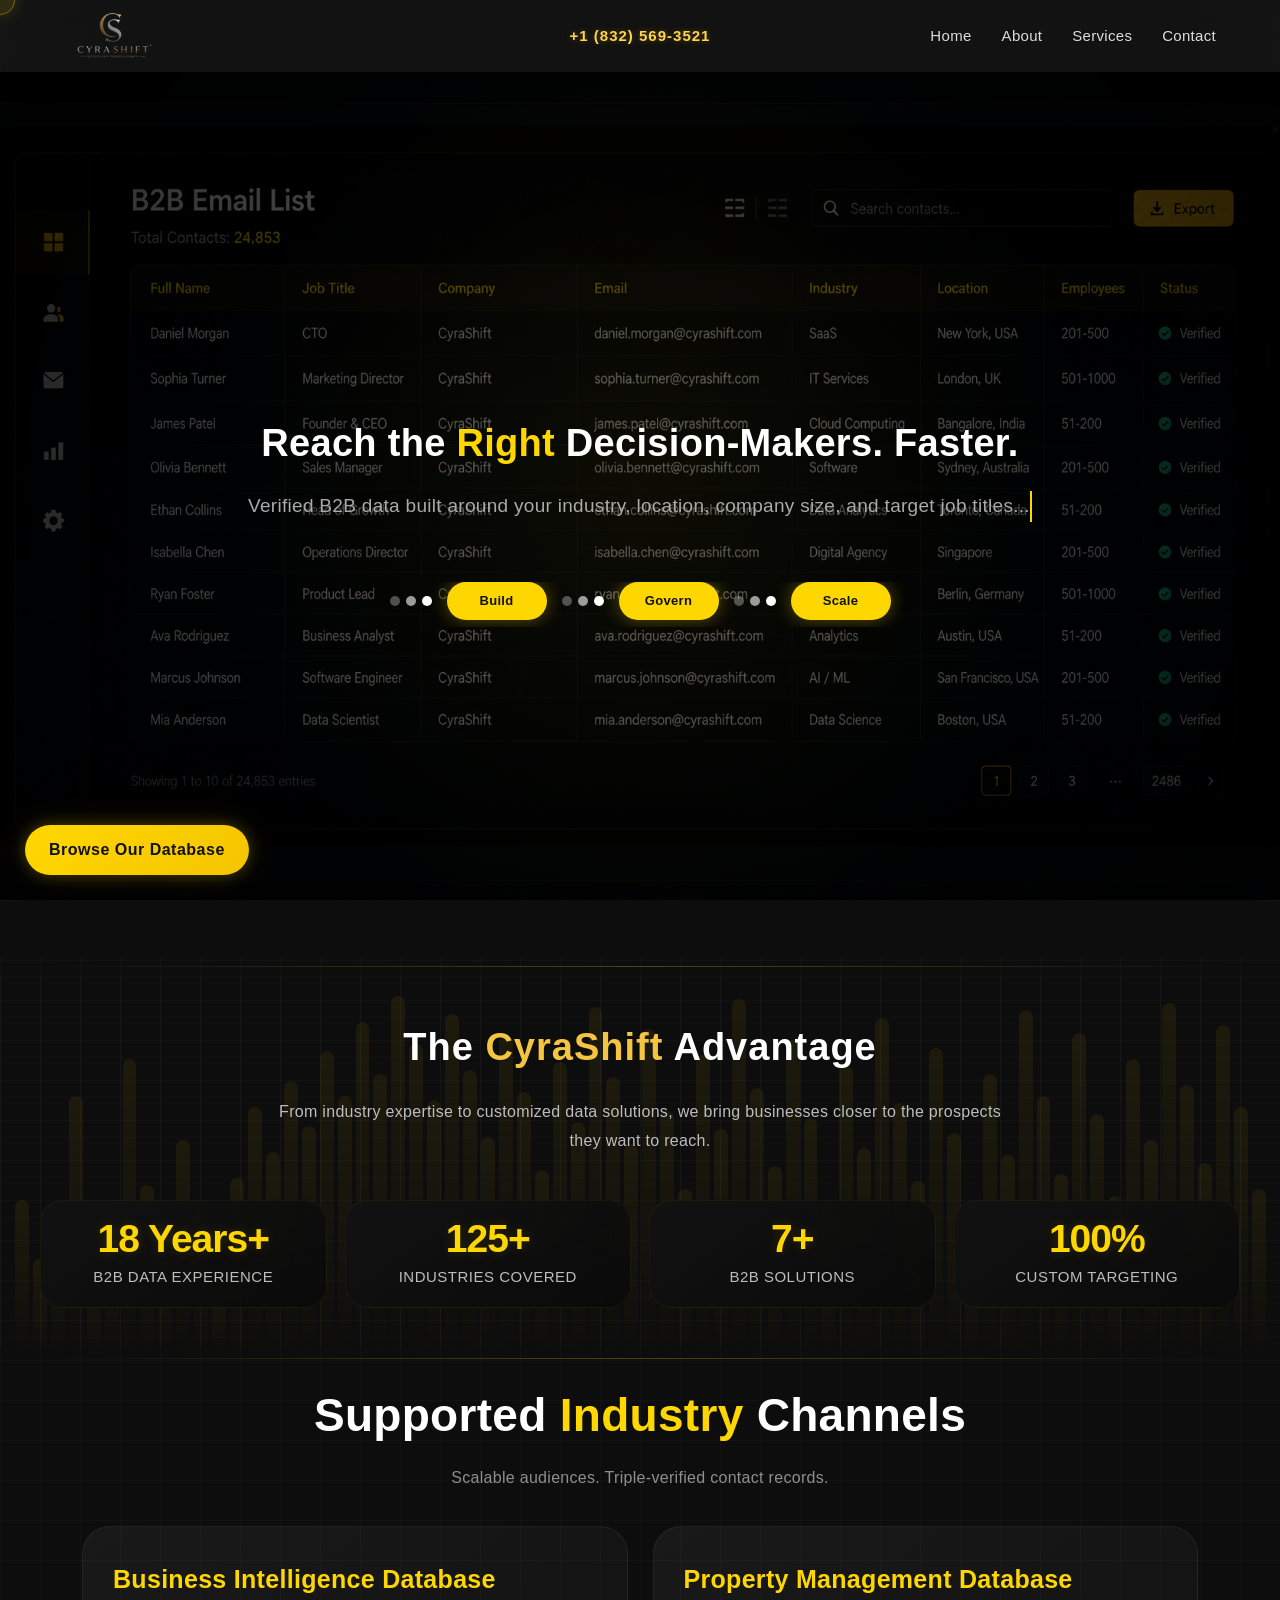
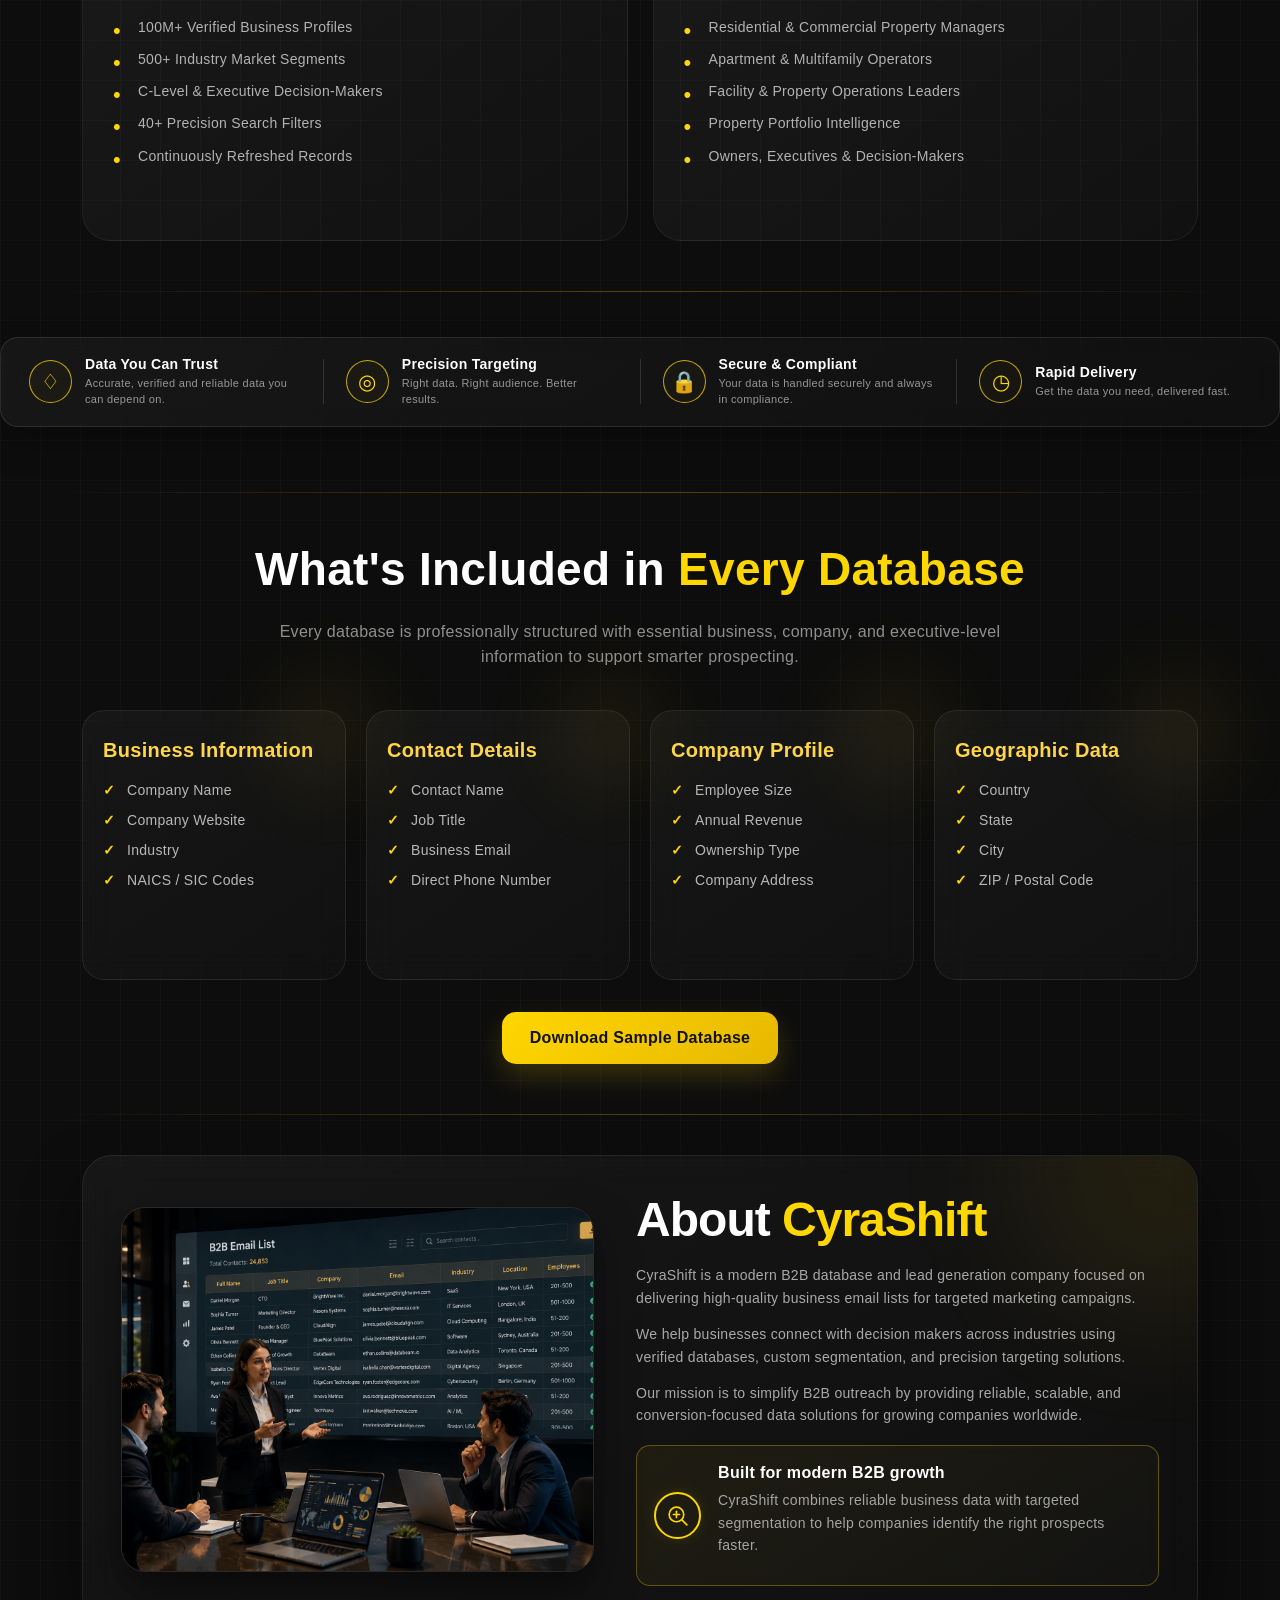
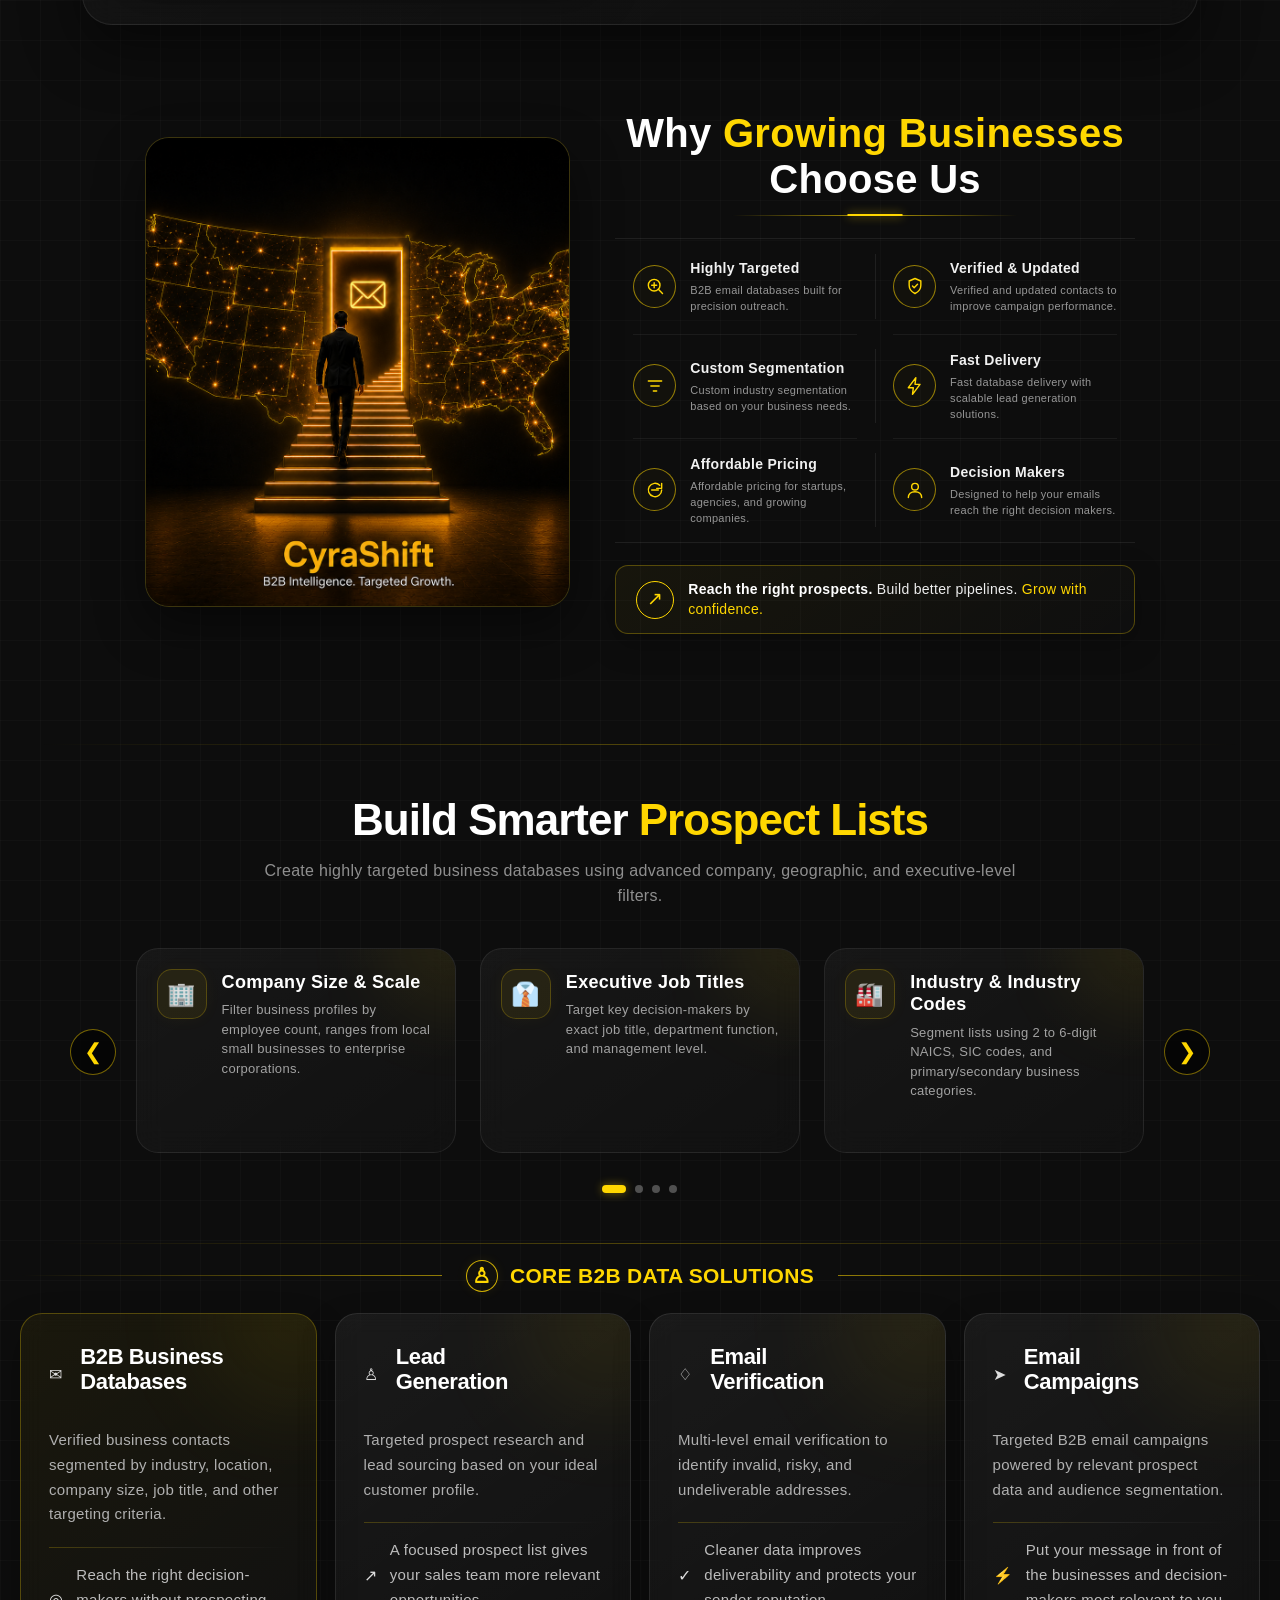
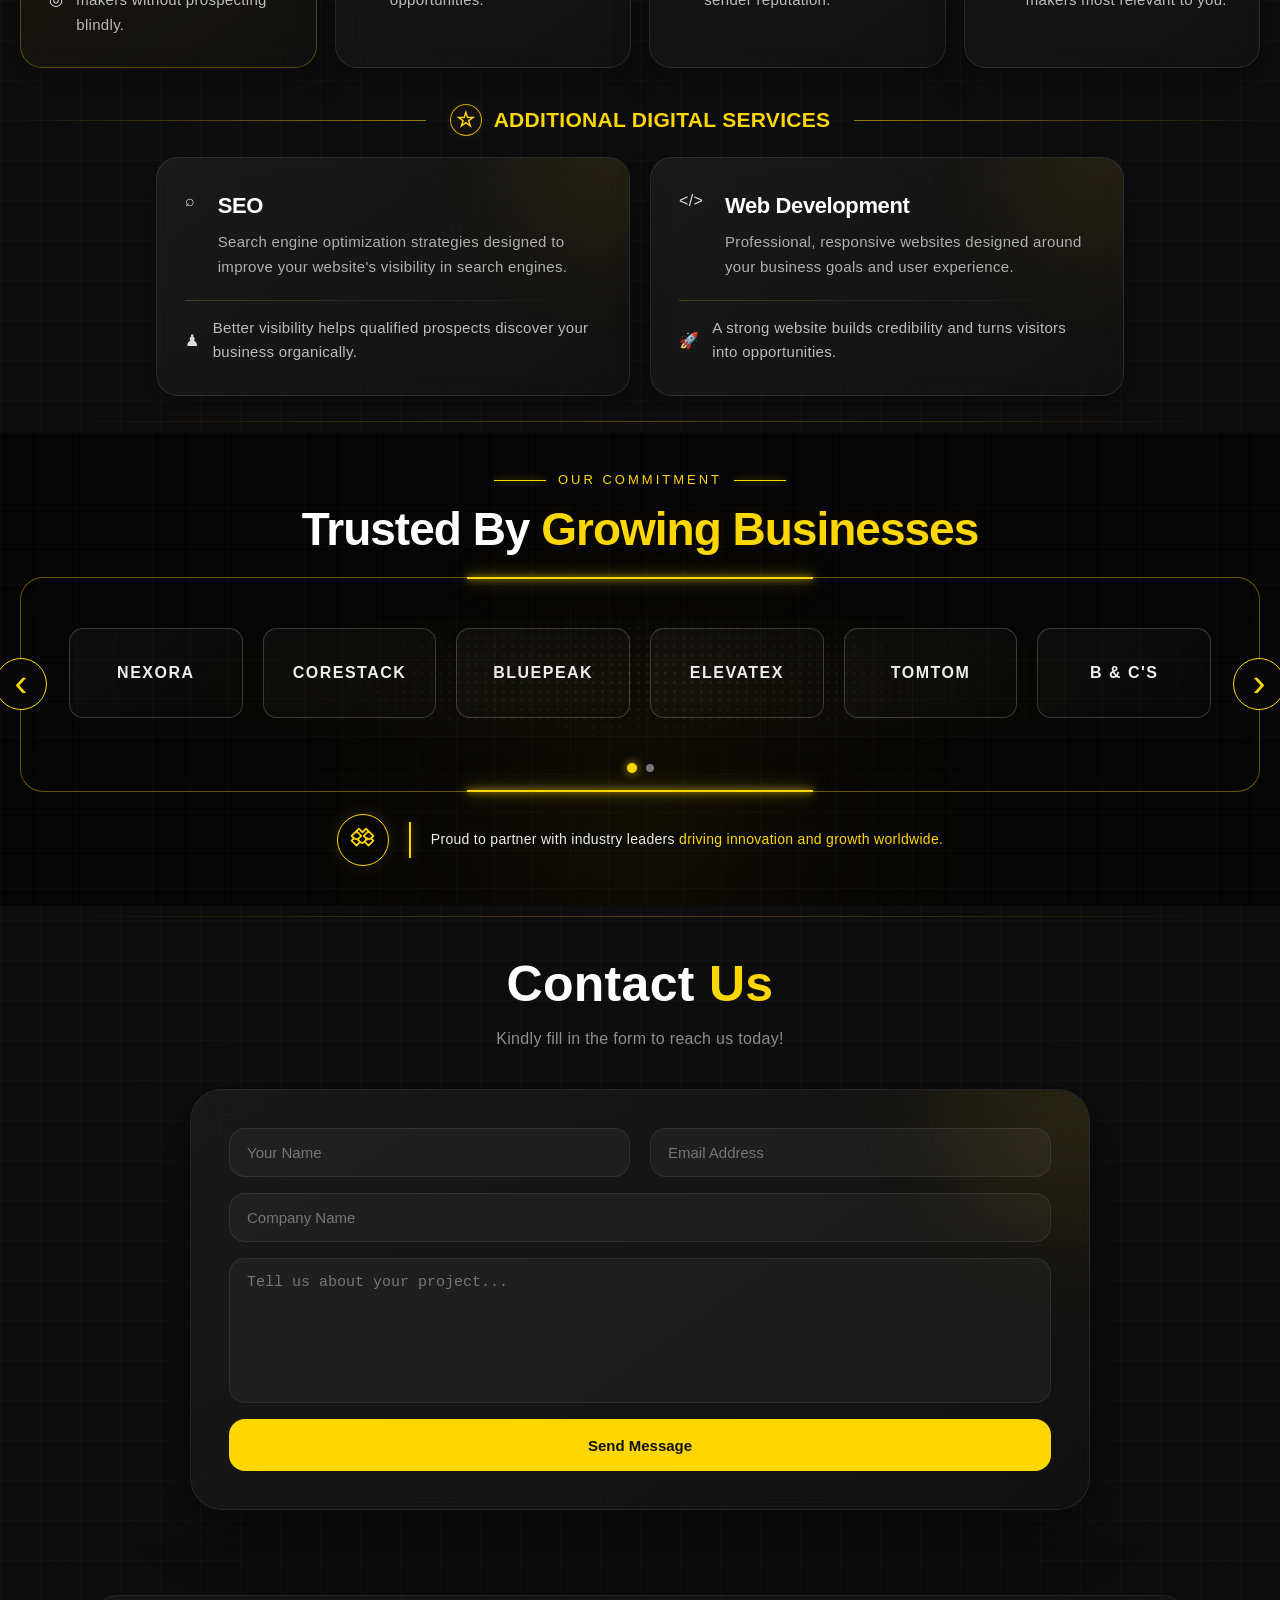
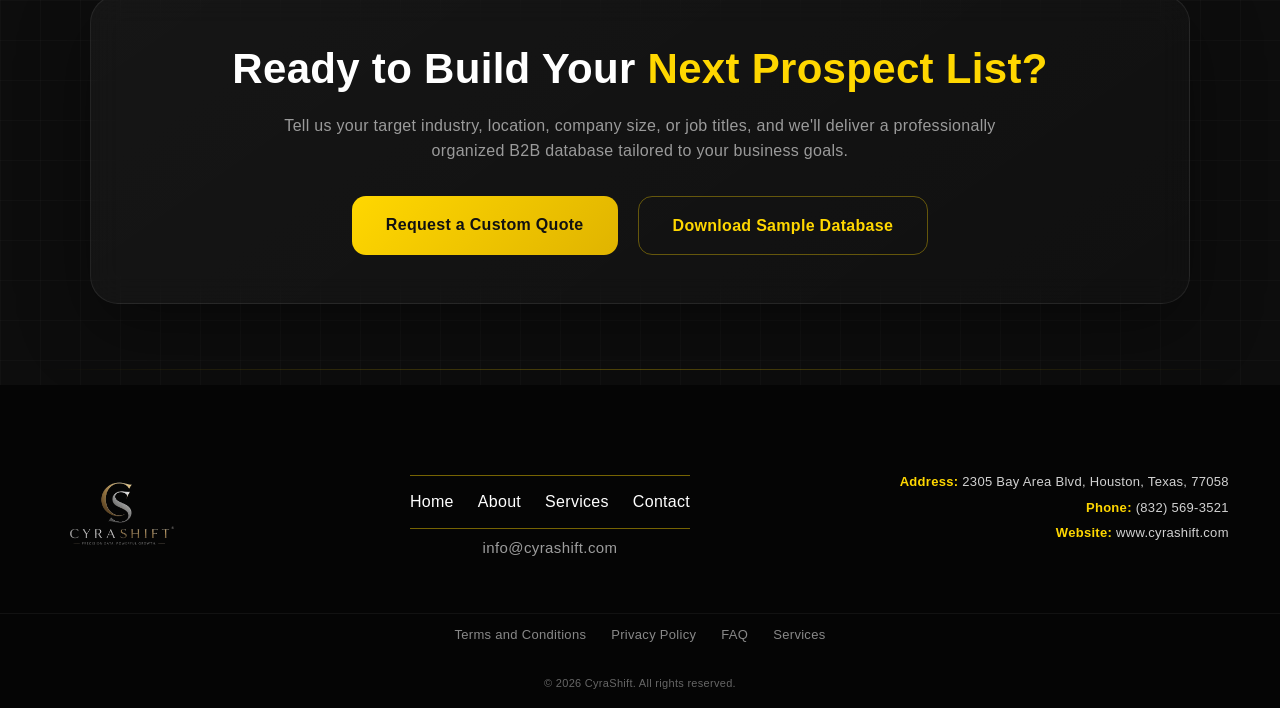
==== commit 187658ac: "Update index.html" ====
--- a/index.html
+++ b/index.html
@@ -709,75 +709,6 @@
 
     <div class="section-divider"></div>
 
-    <section class="trust-benefits-section">
-        <div class="trust-benefits">
-            <div class="trust-benefit">
-                <div class="benefit-icon">
-                    <svg aria-hidden="true" viewbox="0 0 24 24">
-                        <path d="M12 3L20 6V11C20 16.5 16.5 20 12 21C7.5 20 4 16.5 4 11V6L12 3Z"></path>
-                        <path d="M8.5 12L11 14.5L15.5 9.5"></path>
-                    </svg>
-                </div>
-                <div class="benefit-content">
-                    <h3>Data You Can Trust</h3>
-                    <p>Verified &amp; Accurate</p>
-                </div>
-            </div>
-            <div class="trust-benefit">
-                <div class="benefit-icon">
-                    <svg aria-hidden="true" viewbox="0 0 24 24">
-                        <circle cx="11" cy="11" r="7"></circle>
-                        <circle cx="11" cy="11" r="3"></circle>
-                        <path d="M16 16L21 21"></path>
-                        <path d="M16 5L19 2"></path>
-                    </svg>
-                </div>
-                <div class="benefit-content">
-                    <h3>Precision Targeting</h3>
-                    <p>Reach the Right Prospects</p>
-                </div>
-            </div>
-            <div class="trust-benefit">
-                <div class="benefit-icon">
-                    <svg aria-hidden="true" viewbox="0 0 24 24">
-                        <path d="M13 2L4 14H11L10 22L20 9H13L13 2Z"></path>
-                    </svg>
-                </div>
-                <div class="benefit-content">
-                    <h3>Decision-Maker Contacts</h3>
-                    <p>Connect With Key Buyers</p>
-                </div>
-            </div>
-            <div class="trust-benefit">
-                <div class="benefit-icon">
-                    <!-- FIXED BROKEN PARAGRAPH CLOSING TAG IN THE SECTION BELOW -->
-                    <svg aria-hidden="true" viewbox="0 0 24 24">
-                        <rect height="11" rx="2" width="14" x="5" y="10"></rect>
-                        <path d="M8 10V7C8 4.8 9.8 3 12 3C14.2 3 16 4.8 16 7V10"></path>
-                        <circle cx="12" cy="15" r="1"></circle>
-                    </svg>
-                </div>
-                <div class="benefit-content">
-                    <h3>Fresh &amp; Updated</h3>
-                    <p>Regularly Updated Records</p>
-                </div>
-            </div>
-            <div class="trust-benefit">
-                <div class="benefit-icon">
-                    <svg aria-hidden="true" viewbox="0 0 24 24">
-                        <path d="M4 13V11C4 7 7 4 11 4H13C17 4 20 7 20 11V13"></path>
-                        <path d="M4 13H2V17C2 18.1 2.9 19 4 19H6V13H4Z"></path>
-                        <path d="M20 13H22V17C22 18.1 21.1 19 20 19H18V13H20Z"></path>
-                        <path d="M18 19C17 21 15 22 12 22"></path>
-                    </svg>
-                </div>
-                <div class="benefit-content">
-                    <h3>On-Time Delivery</h3>
-                    <p>Delivered within 24–48H</p>
-                </div>
-            </div>
-        </div>
-    </section>
 
     <section class="trust-section">
         <div class="trust-container">
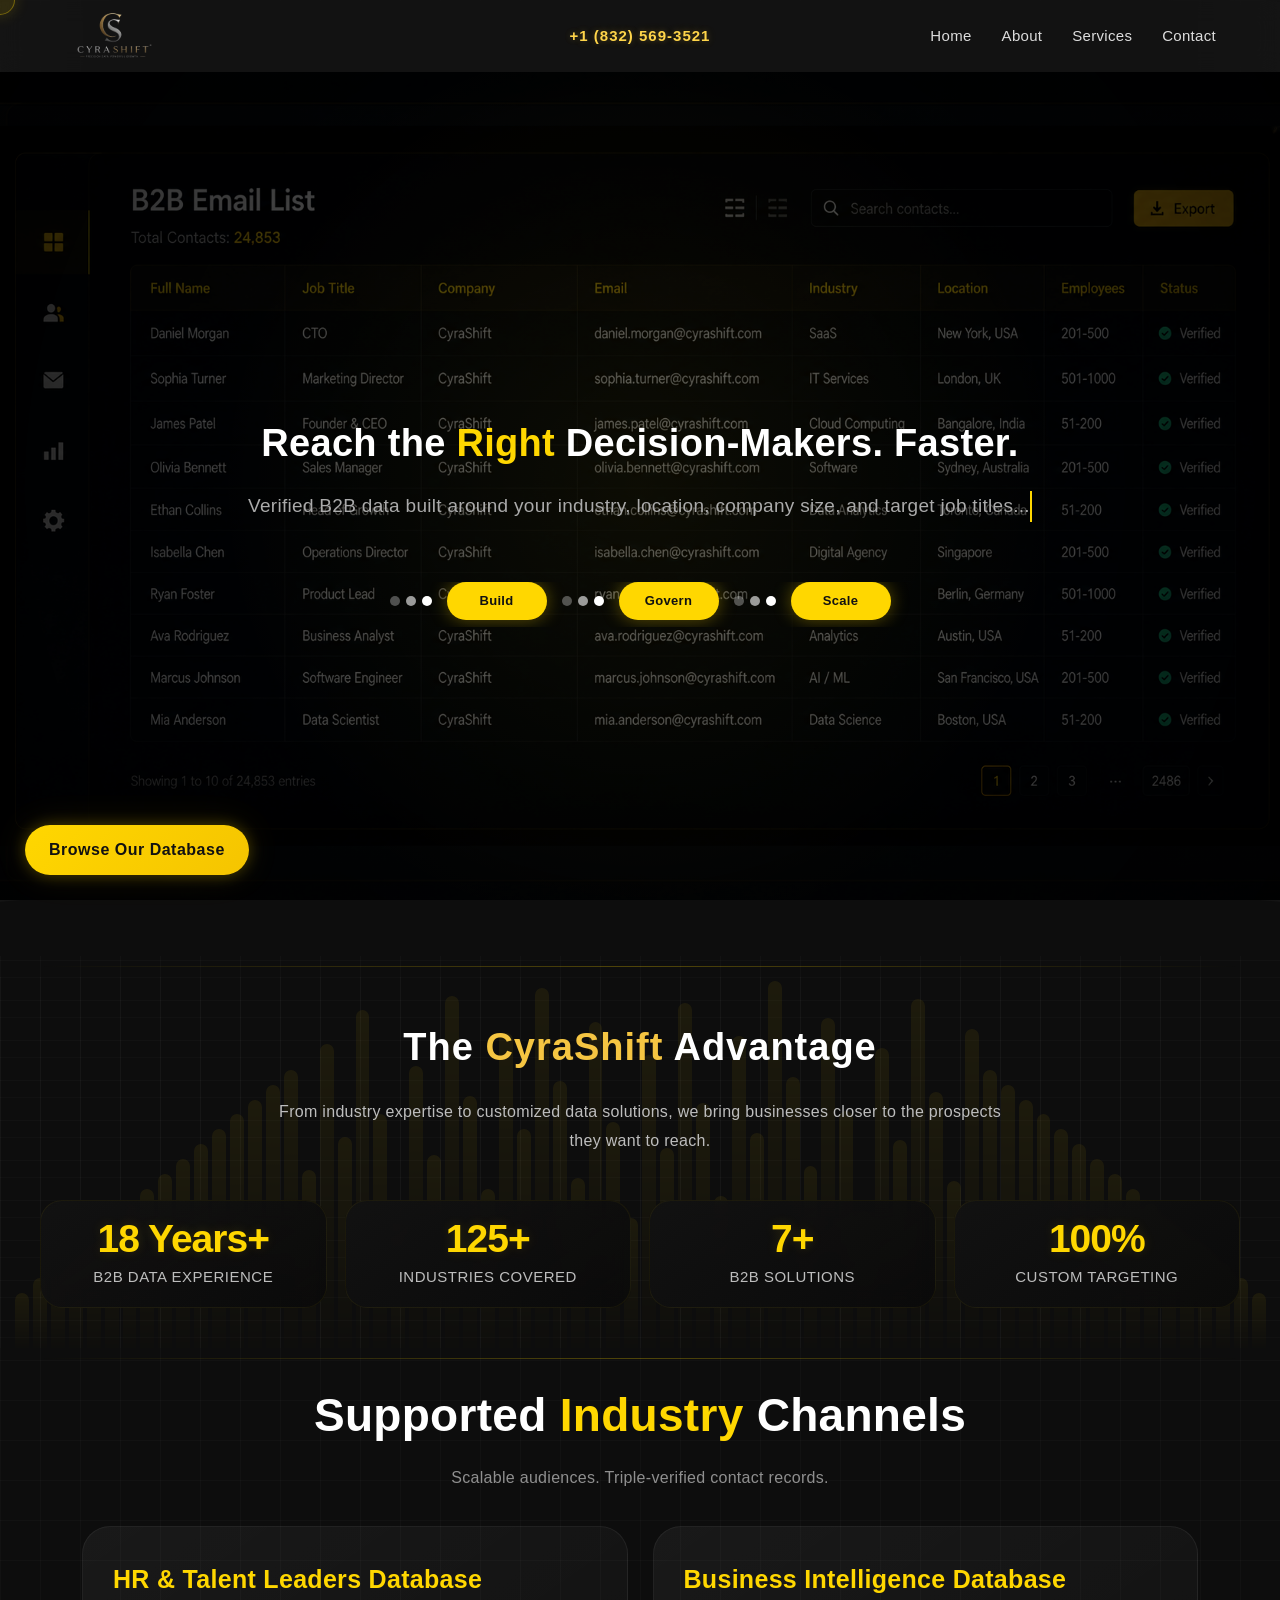
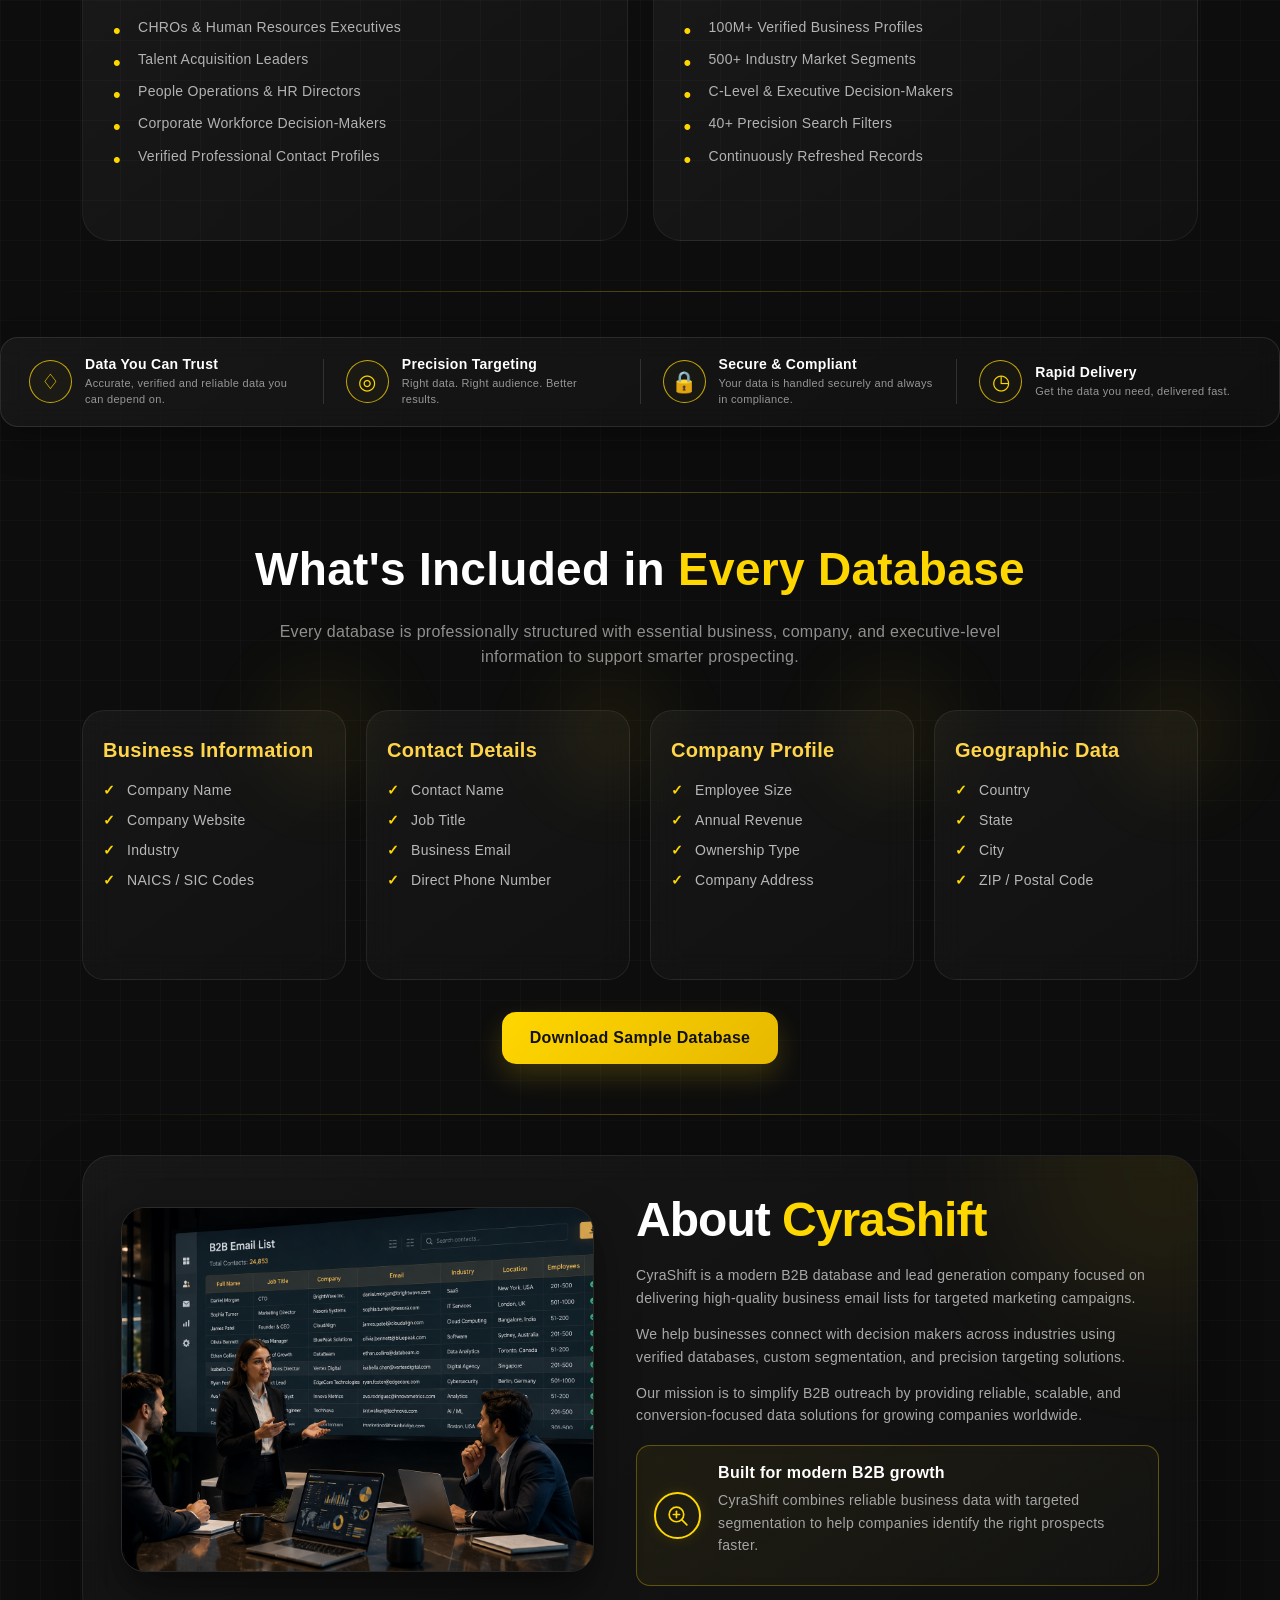
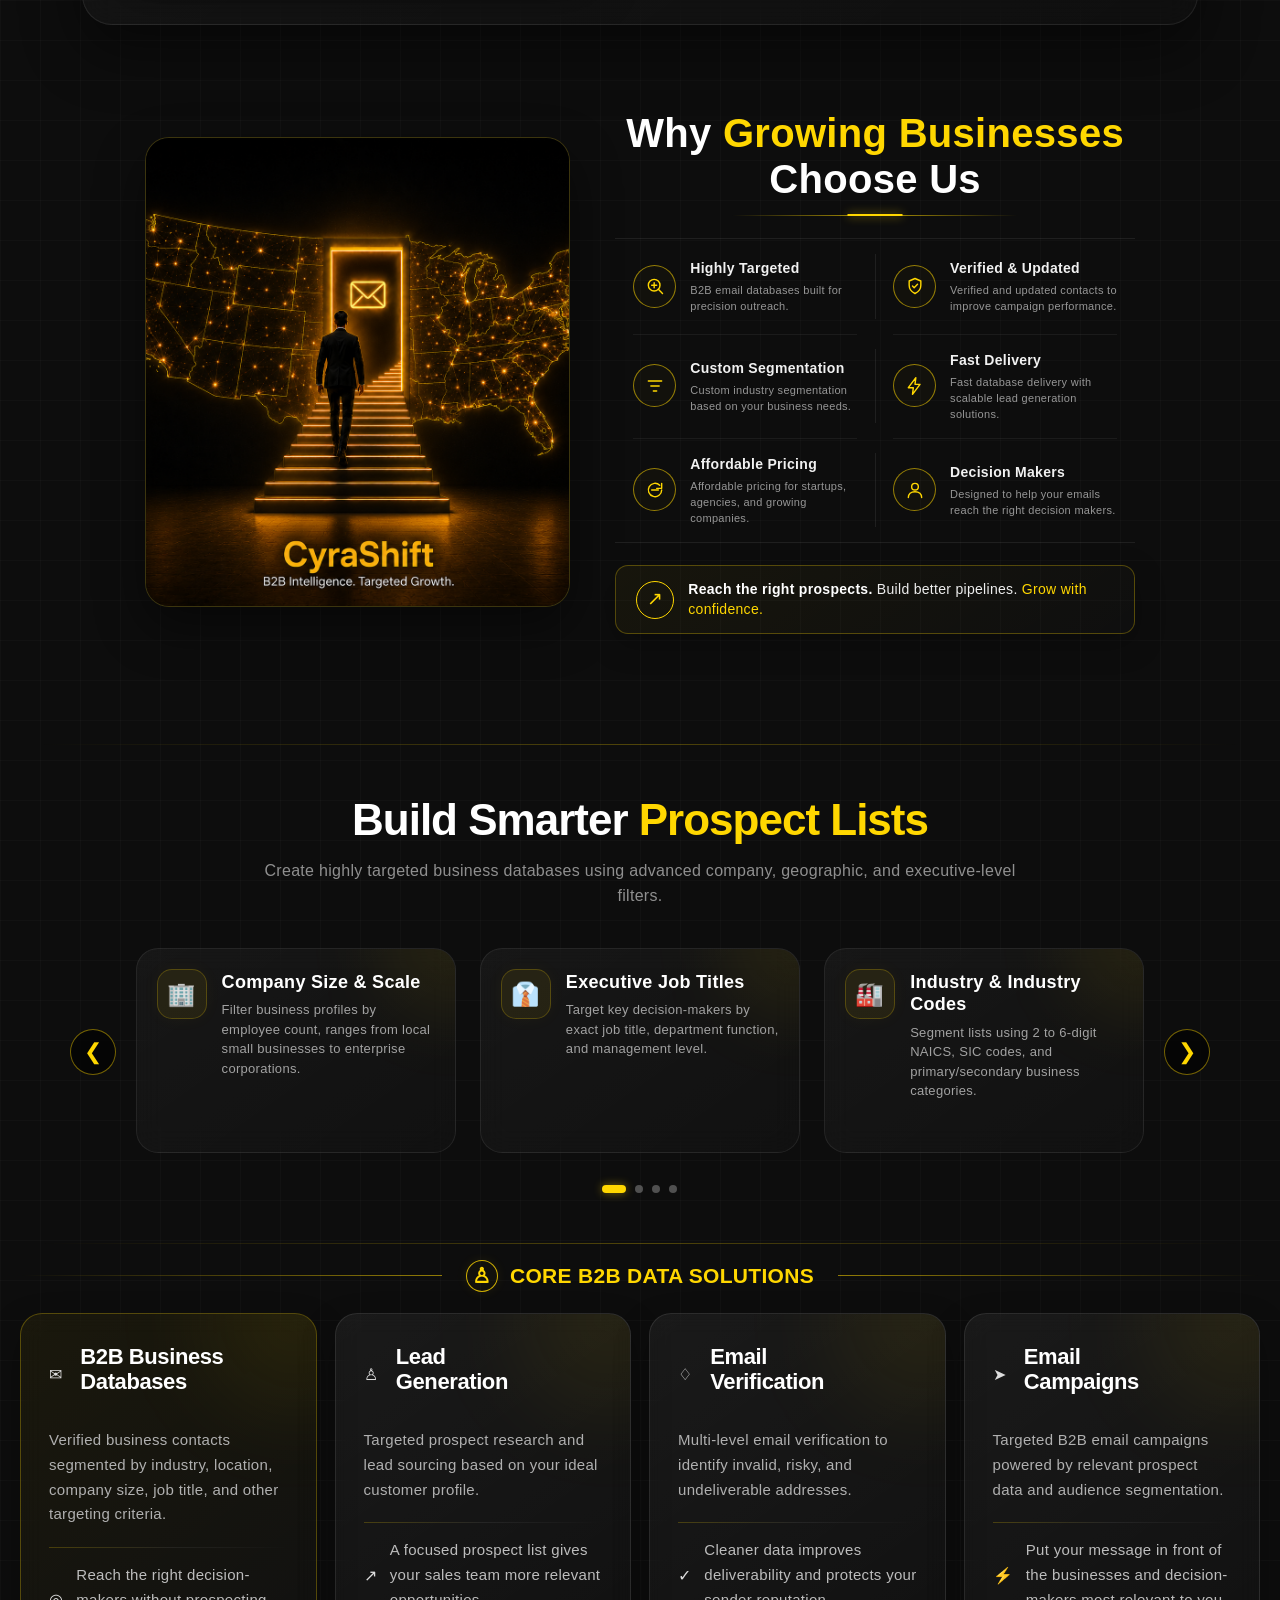
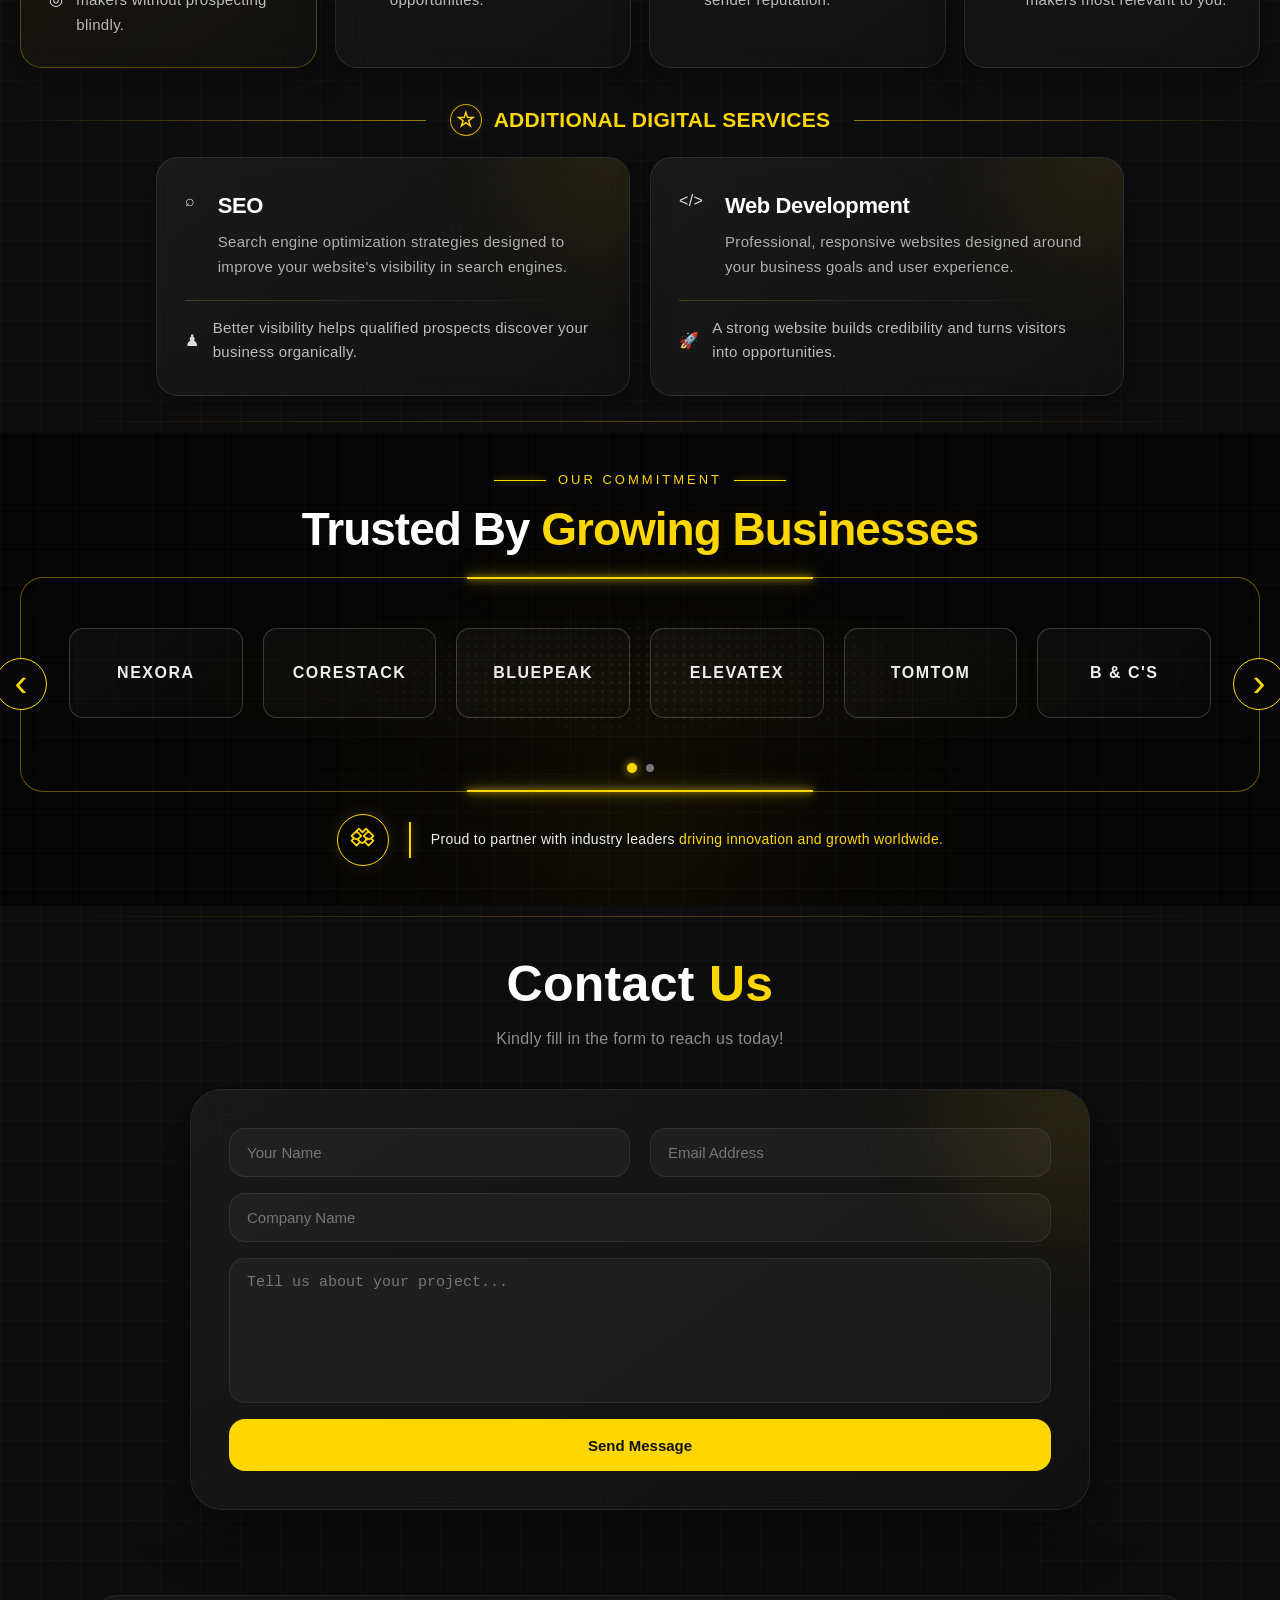
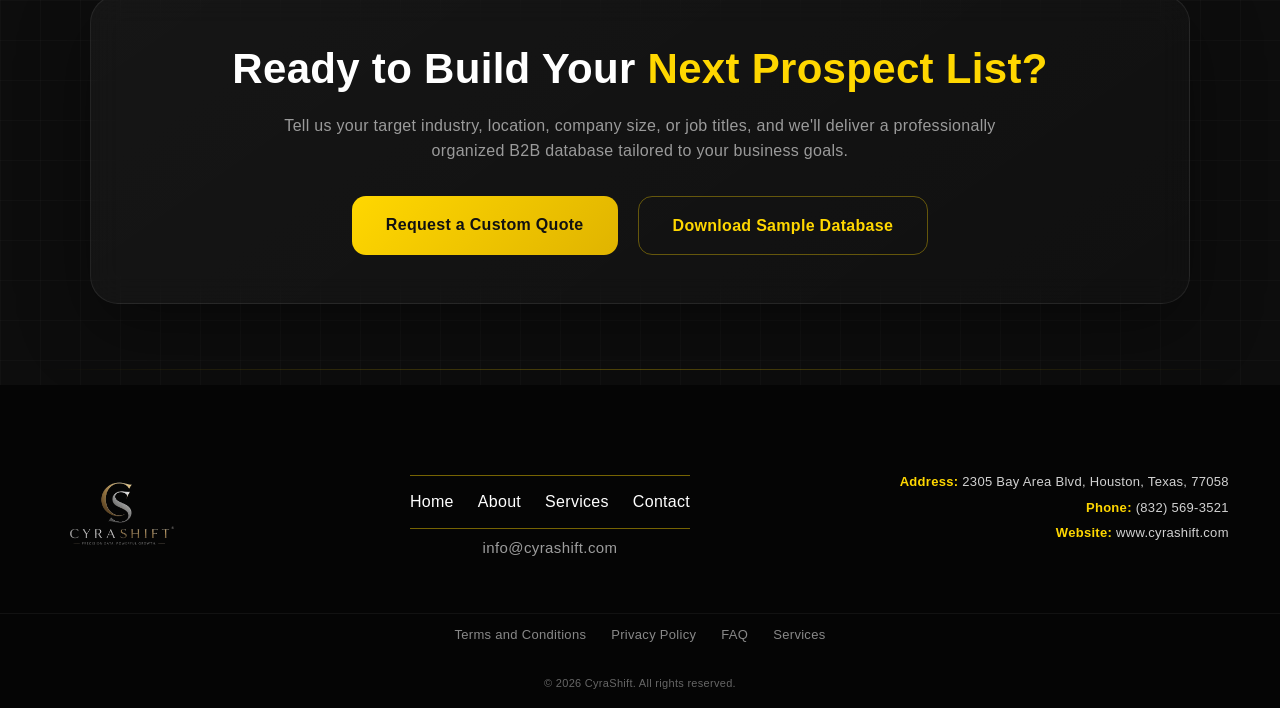
==== commit 34499c0f: "Update index.html" ====
--- a/index.html
+++ b/index.html
@@ -112,82 +112,86 @@
          <p>From industry expertise to customized data solutions, we bring businesses closer to the prospects they want to reach.</p>
     </div>
 
-
-
 <!-- Background Graph -->
 <div class="graph-bg">
-    <div class="bar" style="height:40%"></div>
-    <div class="bar" style="height:24%"></div>
+
+    <!-- First 16 Bars: Rising -->
+    <div class="bar" style="height:15%"></div>
+    <div class="bar" style="height:19%"></div>
+    <div class="bar" style="height:23%"></div>
+    <div class="bar" style="height:27%"></div>
     <div class="bar" style="height:31%"></div>
+    <div class="bar" style="height:35%"></div>
+    <div class="bar" style="height:39%"></div>
+    <div class="bar" style="height:43%"></div>
+    <div class="bar" style="height:47%"></div>
+    <div class="bar" style="height:51%"></div>
+    <div class="bar" style="height:55%"></div>
+    <div class="bar" style="height:59%"></div>
+    <div class="bar" style="height:63%"></div>
+    <div class="bar" style="height:67%"></div>
+    <div class="bar" style="height:71%"></div>
+    <div class="bar" style="height:75%"></div>
+
+    <!-- Middle 38 Bars: Random Heights -->
+    <div class="bar" style="height:48%"></div>
+    <div class="bar" style="height:82%"></div>
+    <div class="bar" style="height:57%"></div>
+    <div class="bar" style="height:91%"></div>
+    <div class="bar" style="height:63%"></div>
+    <div class="bar" style="height:38%"></div>
+    <div class="bar" style="height:76%"></div>
+    <div class="bar" style="height:52%"></div>
+    <div class="bar" style="height:95%"></div>
     <div class="bar" style="height:68%"></div>
-    <div class="bar" style="height:22%"></div>
-    <div class="bar" style="height:38%"></div>
-    <div class="bar" style="height:78%"></div>
-    <div class="bar" style="height:44%"></div>
+    <div class="bar" style="height:43%"></div>
+    <div class="bar" style="height:85%"></div>
+    <div class="bar" style="height:59%"></div>
+    <div class="bar" style="height:97%"></div>
+    <div class="bar" style="height:72%"></div>
+    <div class="bar" style="height:46%"></div>
+    <div class="bar" style="height:88%"></div>
+    <div class="bar" style="height:61%"></div>
     <div class="bar" style="height:35%"></div>
+    <div class="bar" style="height:79%"></div>
+    <div class="bar" style="height:54%"></div>
+    <div class="bar" style="height:93%"></div>
+    <div class="bar" style="height:66%"></div>
+    <div class="bar" style="height:41%"></div>
+    <div class="bar" style="height:84%"></div>
+    <div class="bar" style="height:58%"></div>
+    <div class="bar" style="height:99%"></div>
+    <div class="bar" style="height:73%"></div>
+    <div class="bar" style="height:49%"></div>
+    <div class="bar" style="height:89%"></div>
+    <div class="bar" style="height:64%"></div>
+    <div class="bar" style="height:37%"></div>
+    <div class="bar" style="height:81%"></div>
     <div class="bar" style="height:56%"></div>
-    <div class="bar" style="height:40%"></div>
-    <div class="bar" style="height:21%"></div>
-    <div class="bar" style="height:46%"></div>
-    <div class="bar" style="height:65%"></div>
-    <div class="bar" style="height:53%"></div>
-    <div class="bar" style="height:72%"></div>
-    <div class="bar" style="height:60%"></div>
-    <div class="bar" style="height:80%"></div>
-    <div class="bar" style="height:68%"></div>
-    <div class="bar" style="height:88%"></div>
-    <div class="bar" style="height:74%"></div>
-    <div class="bar" style="height:95%"></div>
-    <div class="bar" style="height:82%"></div>
+    <div class="bar" style="height:94%"></div>
+    <div class="bar" style="height:69%"></div>
+    <div class="bar" style="height:45%"></div>
+    <div class="bar" style="height:86%"></div>
+
+    <!-- Last 16 Bars: Mirrored Falling -->
+    <div class="bar" style="height:75%"></div>
+    <div class="bar" style="height:71%"></div>
     <div class="bar" style="height:67%"></div>
-    <div class="bar" style="height:90%"></div>
-    <div class="bar" style="height:75%"></div>
-    <div class="bar" style="height:57%"></div>
-    <div class="bar" style="height:84%"></div>
-    <div class="bar" style="height:69%"></div>
-    <div class="bar" style="height:48%"></div>
-    <div class="bar" style="height:77%"></div>
-    <div class="bar" style="height:61%"></div>
-    <div class="bar" style="height:92%"></div>
-    <div class="bar" style="height:73%"></div>
+    <div class="bar" style="height:63%"></div>
+    <div class="bar" style="height:59%"></div>
     <div class="bar" style="height:55%"></div>
-    <div class="bar" style="height:86%"></div>
-    <div class="bar" style="height:64%"></div>
+    <div class="bar" style="height:51%"></div>
+    <div class="bar" style="height:47%"></div>
     <div class="bar" style="height:43%"></div>
-    <div class="bar" style="height:79%"></div>
-    <div class="bar" style="height:59%"></div>
-    <div class="bar" style="height:94%"></div>
-    <div class="bar" style="height:70%"></div>
-    <div class="bar" style="height:49%"></div>
-    <div class="bar" style="height:83%"></div>
-    <div class="bar" style="height:62%"></div>
     <div class="bar" style="height:39%"></div>
-    <div class="bar" style="height:76%"></div>
-    <div class="bar" style="height:54%"></div>
-    <div class="bar" style="height:89%"></div>
-    <div class="bar" style="height:66%"></div>
-    <div class="bar" style="height:45%"></div>
-    <div class="bar" style="height:81%"></div>
-    <div class="bar" style="height:58%"></div>
-    <div class="bar" style="height:36%"></div>
-    <div class="bar" style="height:74%"></div>
-    <div class="bar" style="height:52%"></div>
-    <div class="bar" style="height:91%"></div>
-    <div class="bar" style="height:68%"></div>
-    <div class="bar" style="height:47%"></div>
-    <div class="bar" style="height:85%"></div>
-    <div class="bar" style="height:63%"></div>
-    <div class="bar" style="height:41%"></div>
-    <div class="bar" style="height:78%"></div>
-    <div class="bar" style="height:56%"></div>
-    <div class="bar" style="height:93%"></div>
-    <div class="bar" style="height:71%"></div>
-    <div class="bar" style="height:50%"></div>
-    <div class="bar" style="height:87%"></div>
-    <div class="bar" style="height:65%"></div>
-    <div class="bar" style="height:43%"></div>
+    <div class="bar" style="height:35%"></div>
+    <div class="bar" style="height:31%"></div>
+    <div class="bar" style="height:27%"></div>
+    <div class="bar" style="height:23%"></div>
+    <div class="bar" style="height:19%"></div>
+    <div class="bar" style="height:15%"></div>
+
 </div>
-
 
     <!-- Statistics -->
     <div class="stats-container">
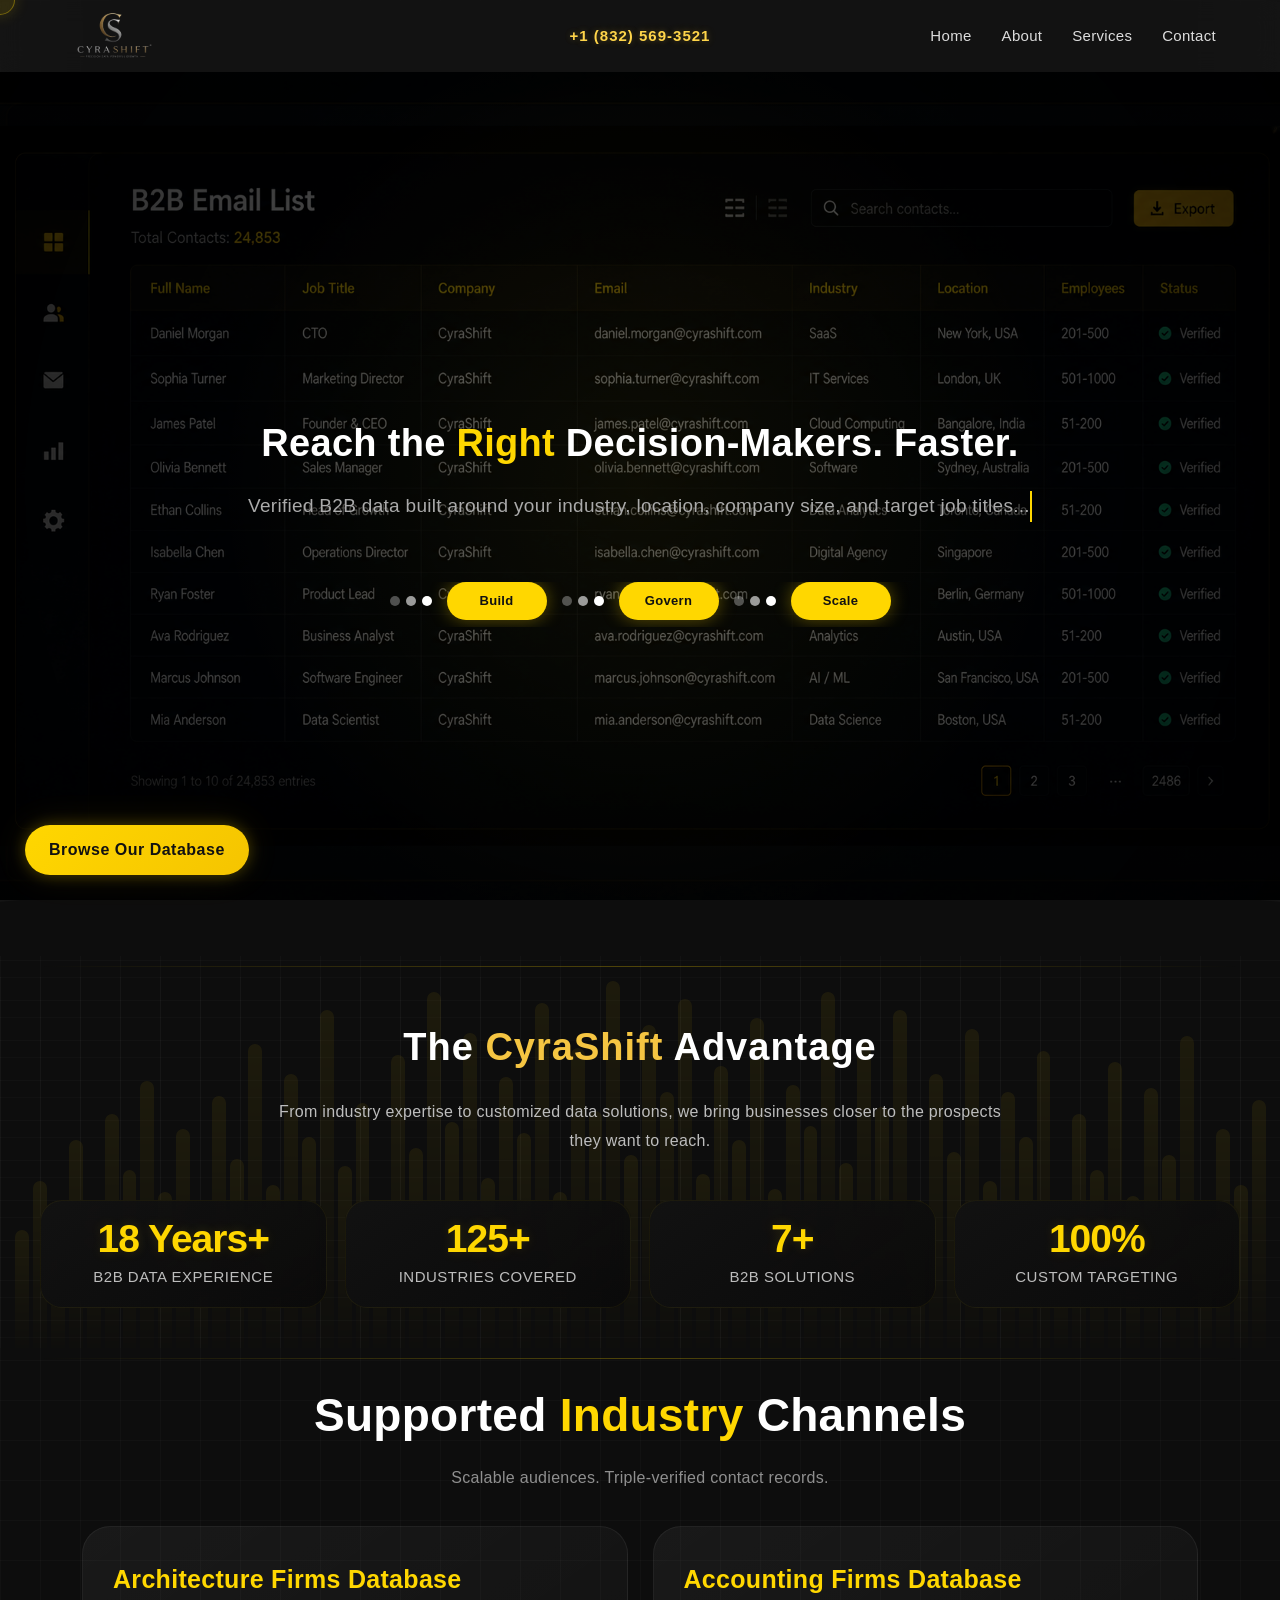
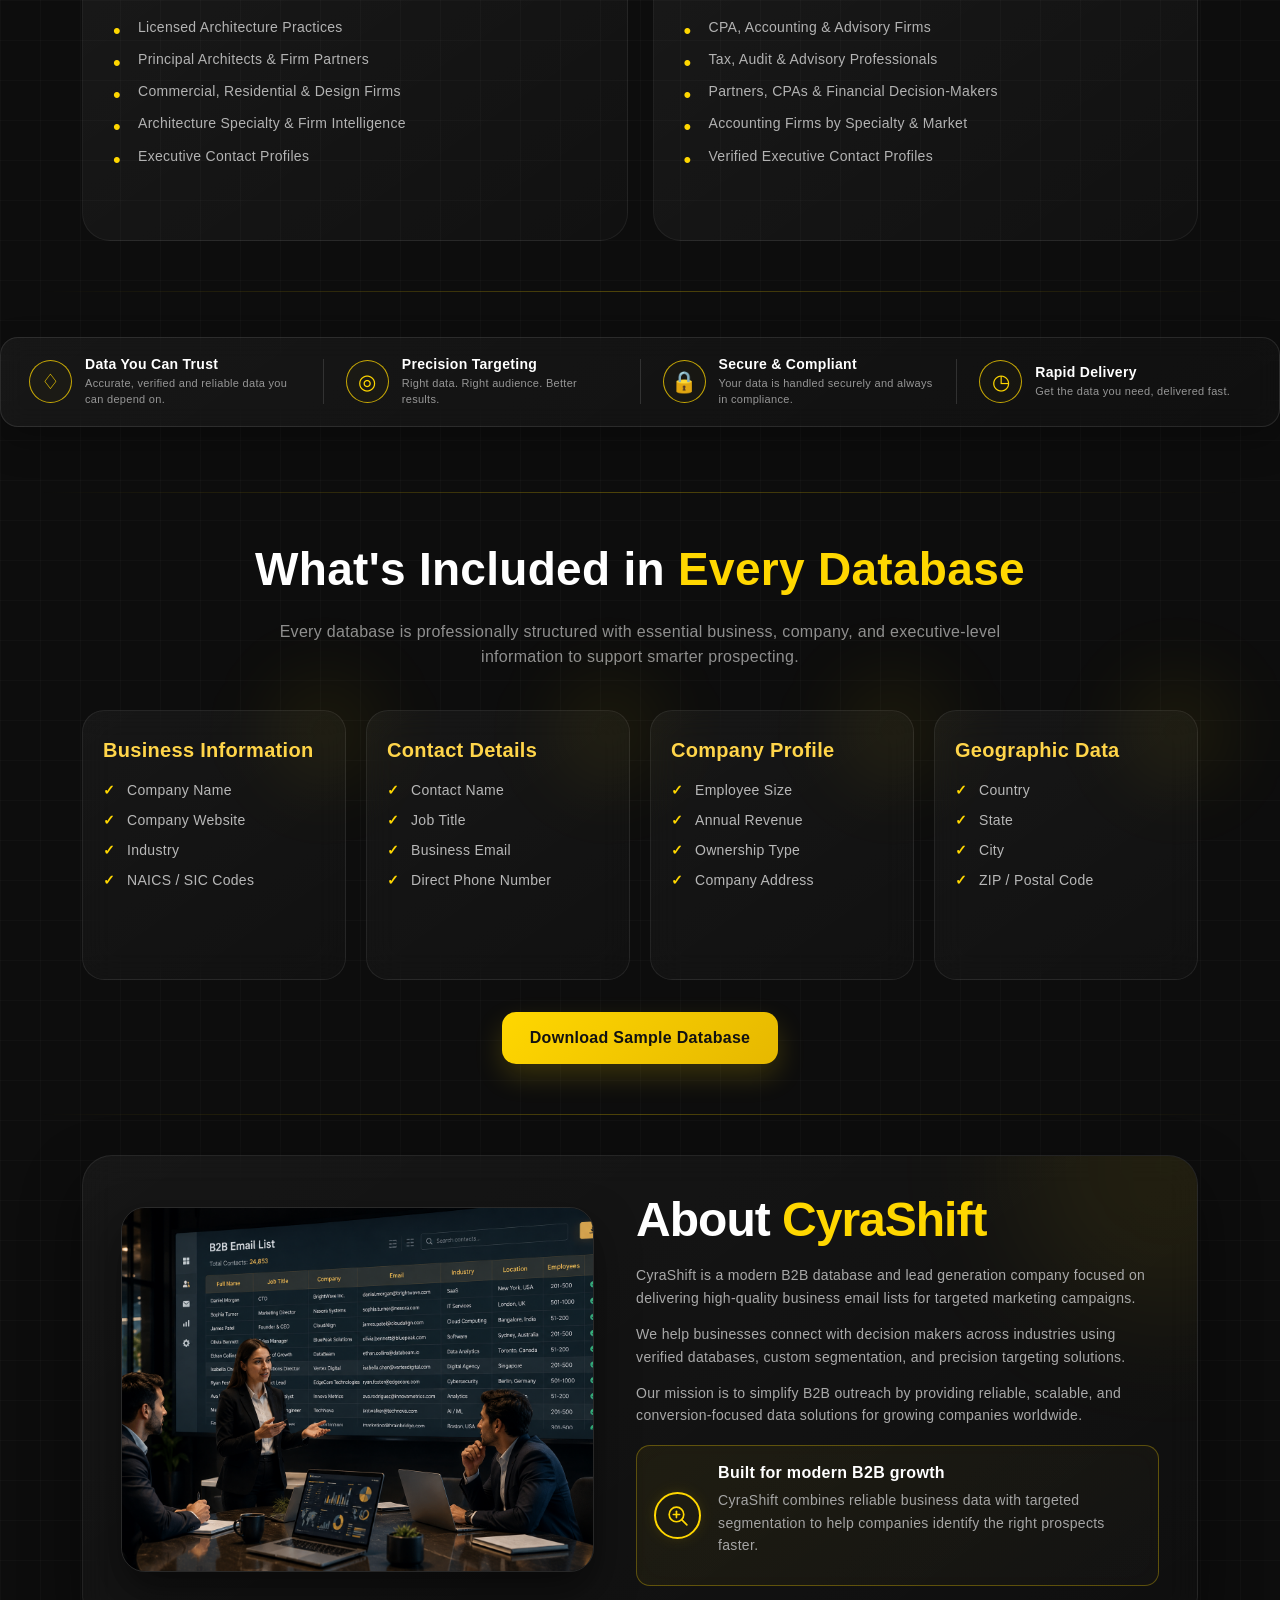
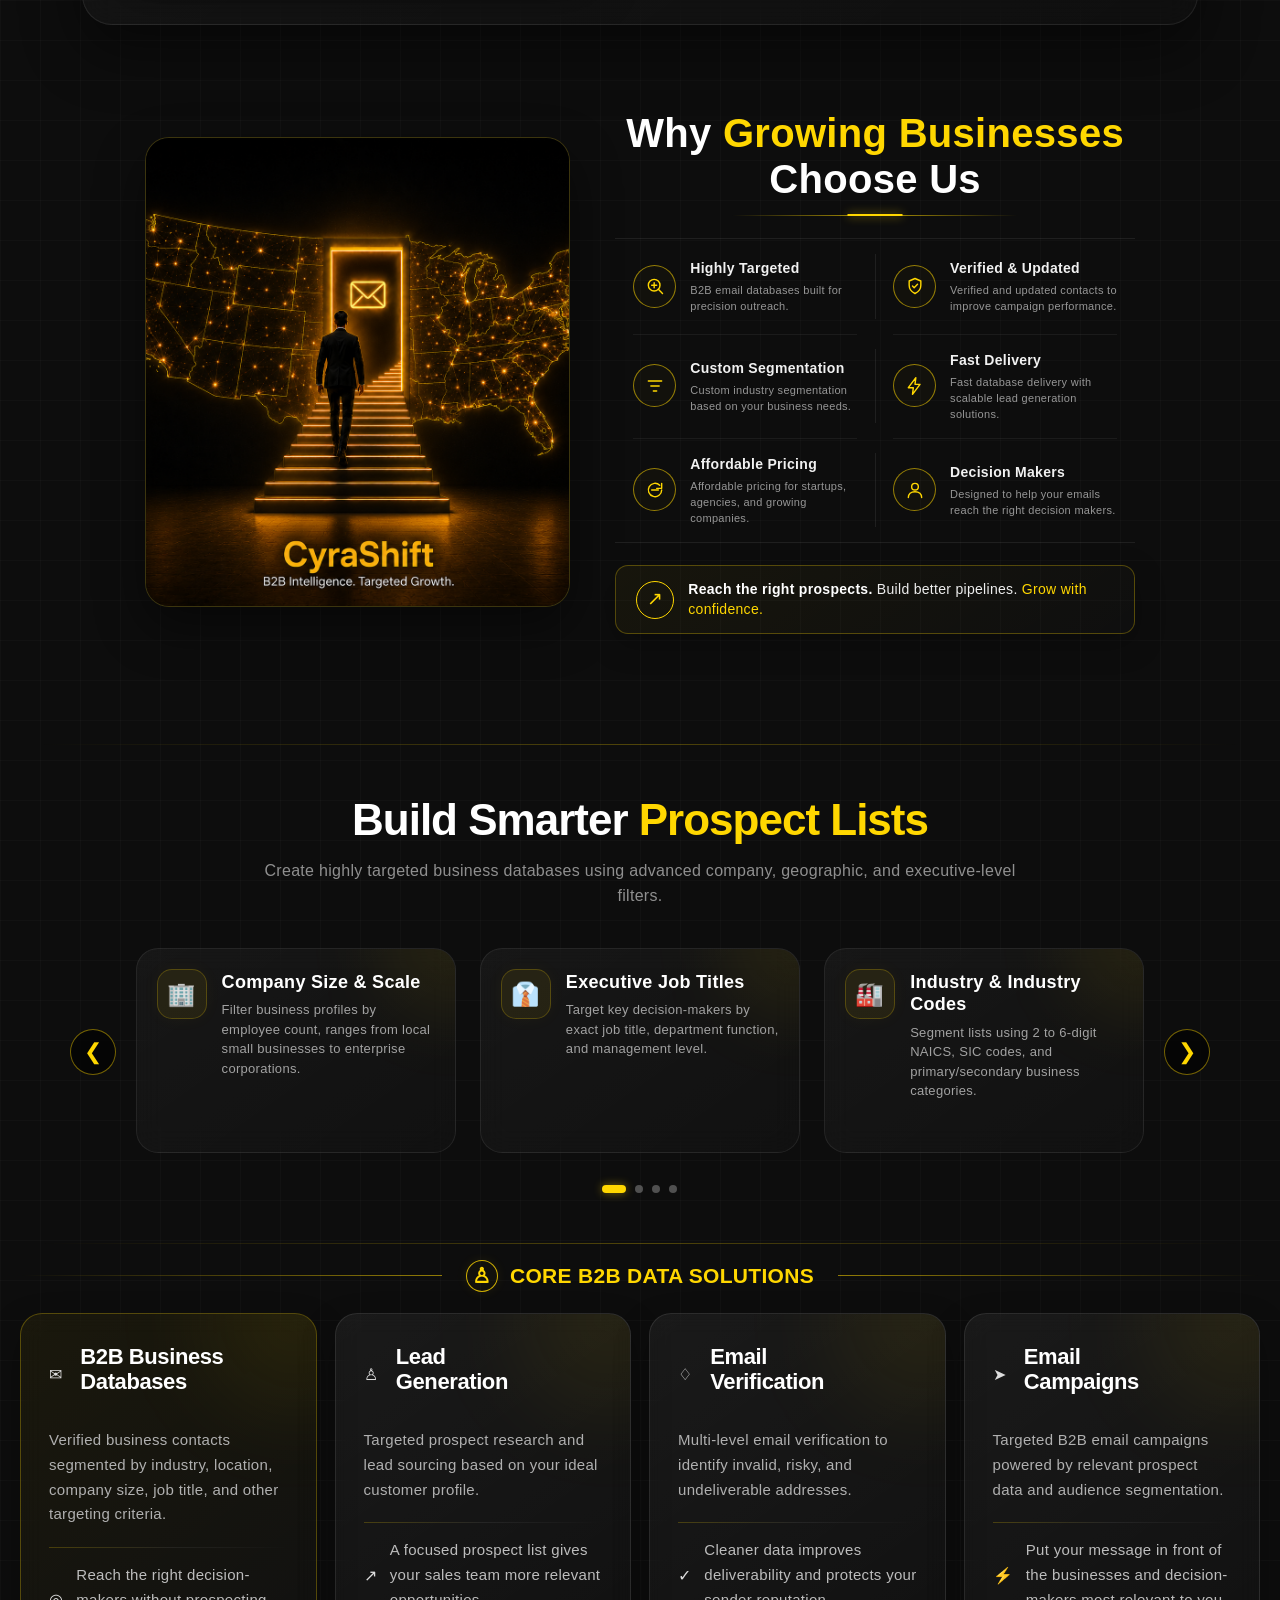
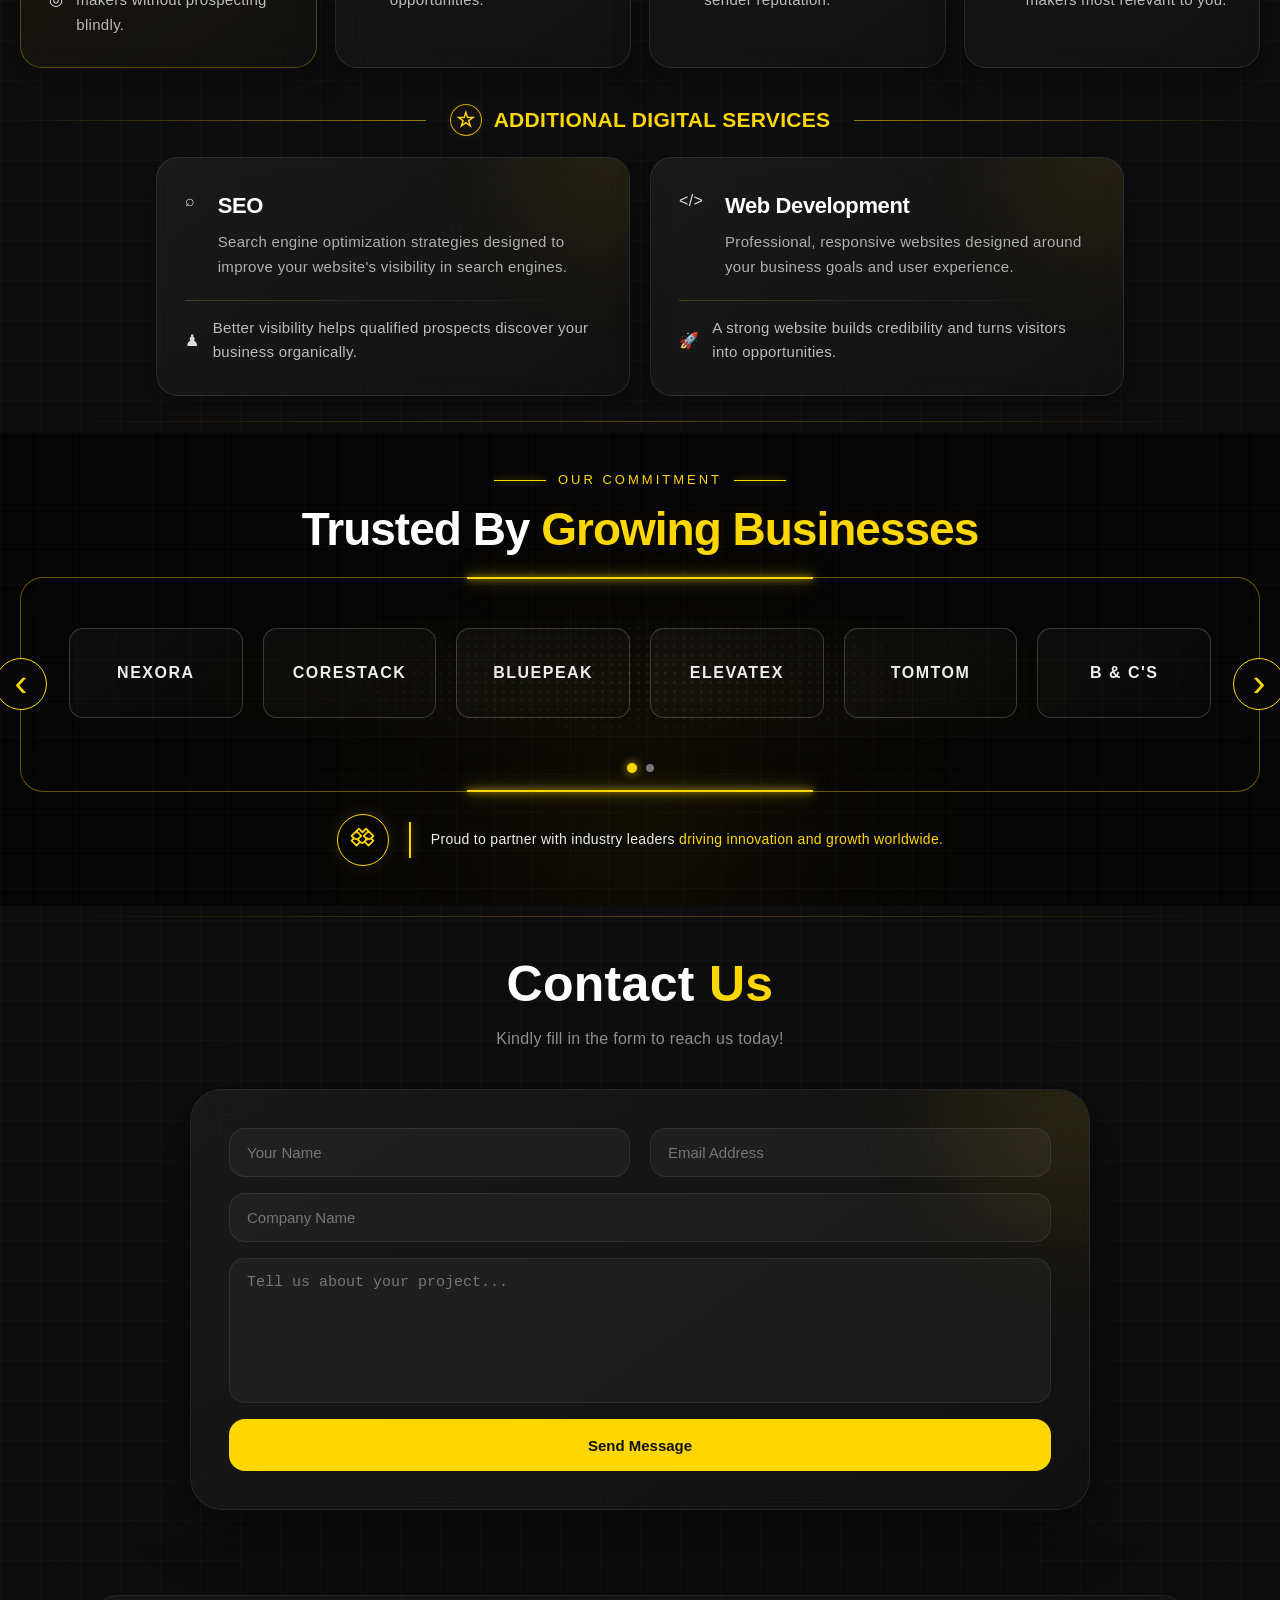
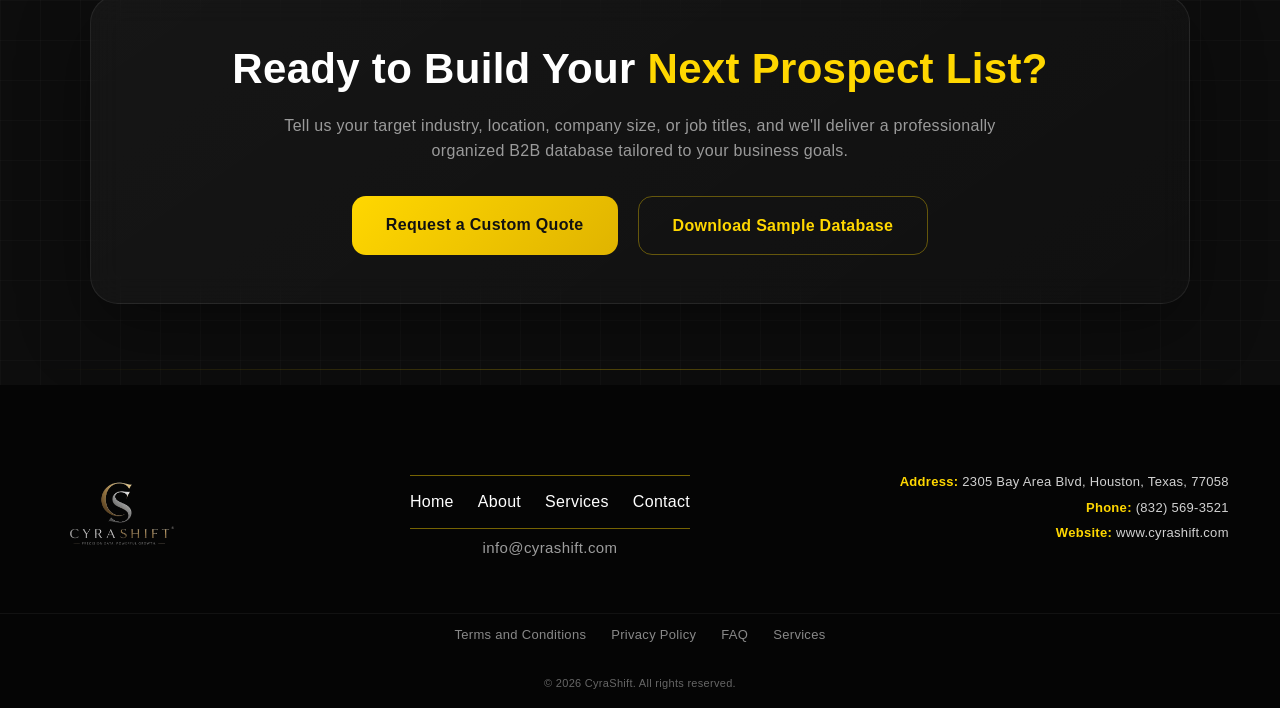
==== commit ea1911cb: "Update index.html" ====
--- a/index.html
+++ b/index.html
@@ -115,81 +115,82 @@
 <!-- Background Graph -->
 <div class="graph-bg">
 
-    <!-- First 16 Bars: Rising -->
-    <div class="bar" style="height:15%"></div>
-    <div class="bar" style="height:19%"></div>
-    <div class="bar" style="height:23%"></div>
-    <div class="bar" style="height:27%"></div>
-    <div class="bar" style="height:31%"></div>
+    <div class="bar" style="height:32%"></div>
+    <div class="bar" style="height:45%"></div>
+    <div class="bar" style="height:28%"></div>
+    <div class="bar" style="height:56%"></div>
+    <div class="bar" style="height:39%"></div>
+    <div class="bar" style="height:63%"></div>
+    <div class="bar" style="height:48%"></div>
+    <div class="bar" style="height:72%"></div>
+    <div class="bar" style="height:42%"></div>
+    <div class="bar" style="height:59%"></div>
+
     <div class="bar" style="height:35%"></div>
-    <div class="bar" style="height:39%"></div>
-    <div class="bar" style="height:43%"></div>
-    <div class="bar" style="height:47%"></div>
+    <div class="bar" style="height:68%"></div>
     <div class="bar" style="height:51%"></div>
-    <div class="bar" style="height:55%"></div>
-    <div class="bar" style="height:59%"></div>
-    <div class="bar" style="height:63%"></div>
-    <div class="bar" style="height:67%"></div>
-    <div class="bar" style="height:71%"></div>
-    <div class="bar" style="height:75%"></div>
-
-    <!-- Middle 38 Bars: Random Heights -->
-    <div class="bar" style="height:48%"></div>
     <div class="bar" style="height:82%"></div>
+    <div class="bar" style="height:44%"></div>
+    <div class="bar" style="height:74%"></div>
     <div class="bar" style="height:57%"></div>
     <div class="bar" style="height:91%"></div>
-    <div class="bar" style="height:63%"></div>
+    <div class="bar" style="height:49%"></div>
+    <div class="bar" style="height:66%"></div>
+
     <div class="bar" style="height:38%"></div>
-    <div class="bar" style="height:76%"></div>
-    <div class="bar" style="height:52%"></div>
-    <div class="bar" style="height:95%"></div>
-    <div class="bar" style="height:68%"></div>
-    <div class="bar" style="height:43%"></div>
-    <div class="bar" style="height:85%"></div>
-    <div class="bar" style="height:59%"></div>
-    <div class="bar" style="height:97%"></div>
-    <div class="bar" style="height:72%"></div>
-    <div class="bar" style="height:46%"></div>
-    <div class="bar" style="height:88%"></div>
-    <div class="bar" style="height:61%"></div>
-    <div class="bar" style="height:35%"></div>
     <div class="bar" style="height:79%"></div>
     <div class="bar" style="height:54%"></div>
+    <div class="bar" style="height:96%"></div>
+    <div class="bar" style="height:61%"></div>
+    <div class="bar" style="height:85%"></div>
+    <div class="bar" style="height:46%"></div>
+    <div class="bar" style="height:73%"></div>
+    <div class="bar" style="height:58%"></div>
     <div class="bar" style="height:93%"></div>
-    <div class="bar" style="height:66%"></div>
+
+    <div class="bar" style="height:42%"></div>
+    <div class="bar" style="height:81%"></div>
+    <div class="bar" style="height:64%"></div>
+    <div class="bar" style="height:99%"></div>
+    <div class="bar" style="height:52%"></div>
+    <div class="bar" style="height:87%"></div>
+    <div class="bar" style="height:69%"></div>
+    <div class="bar" style="height:94%"></div>
+    <div class="bar" style="height:47%"></div>
+    <div class="bar" style="height:76%"></div>
+
+    <div class="bar" style="height:56%"></div>
+    <div class="bar" style="height:89%"></div>
+    <div class="bar" style="height:43%"></div>
+    <div class="bar" style="height:71%"></div>
+    <div class="bar" style="height:60%"></div>
+    <div class="bar" style="height:96%"></div>
+    <div class="bar" style="height:50%"></div>
+    <div class="bar" style="height:83%"></div>
+    <div class="bar" style="height:65%"></div>
+    <div class="bar" style="height:91%"></div>
+
+    <div class="bar" style="height:40%"></div>
+    <div class="bar" style="height:74%"></div>
+    <div class="bar" style="height:53%"></div>
+    <div class="bar" style="height:86%"></div>
+    <div class="bar" style="height:45%"></div>
+    <div class="bar" style="height:69%"></div>
+    <div class="bar" style="height:57%"></div>
+    <div class="bar" style="height:80%"></div>
+    <div class="bar" style="height:36%"></div>
+    <div class="bar" style="height:63%"></div>
+
+    <div class="bar" style="height:48%"></div>
+    <div class="bar" style="height:77%"></div>
     <div class="bar" style="height:41%"></div>
+    <div class="bar" style="height:70%"></div>
+    <div class="bar" style="height:52%"></div>
     <div class="bar" style="height:84%"></div>
-    <div class="bar" style="height:58%"></div>
-    <div class="bar" style="height:99%"></div>
-    <div class="bar" style="height:73%"></div>
-    <div class="bar" style="height:49%"></div>
-    <div class="bar" style="height:89%"></div>
-    <div class="bar" style="height:64%"></div>
-    <div class="bar" style="height:37%"></div>
-    <div class="bar" style="height:81%"></div>
-    <div class="bar" style="height:56%"></div>
-    <div class="bar" style="height:94%"></div>
-    <div class="bar" style="height:69%"></div>
-    <div class="bar" style="height:45%"></div>
-    <div class="bar" style="height:86%"></div>
-
-    <!-- Last 16 Bars: Mirrored Falling -->
-    <div class="bar" style="height:75%"></div>
-    <div class="bar" style="height:71%"></div>
+    <div class="bar" style="height:34%"></div>
+    <div class="bar" style="height:59%"></div>
+    <div class="bar" style="height:44%"></div>
     <div class="bar" style="height:67%"></div>
-    <div class="bar" style="height:63%"></div>
-    <div class="bar" style="height:59%"></div>
-    <div class="bar" style="height:55%"></div>
-    <div class="bar" style="height:51%"></div>
-    <div class="bar" style="height:47%"></div>
-    <div class="bar" style="height:43%"></div>
-    <div class="bar" style="height:39%"></div>
-    <div class="bar" style="height:35%"></div>
-    <div class="bar" style="height:31%"></div>
-    <div class="bar" style="height:27%"></div>
-    <div class="bar" style="height:23%"></div>
-    <div class="bar" style="height:19%"></div>
-    <div class="bar" style="height:15%"></div>
 
 </div>
 
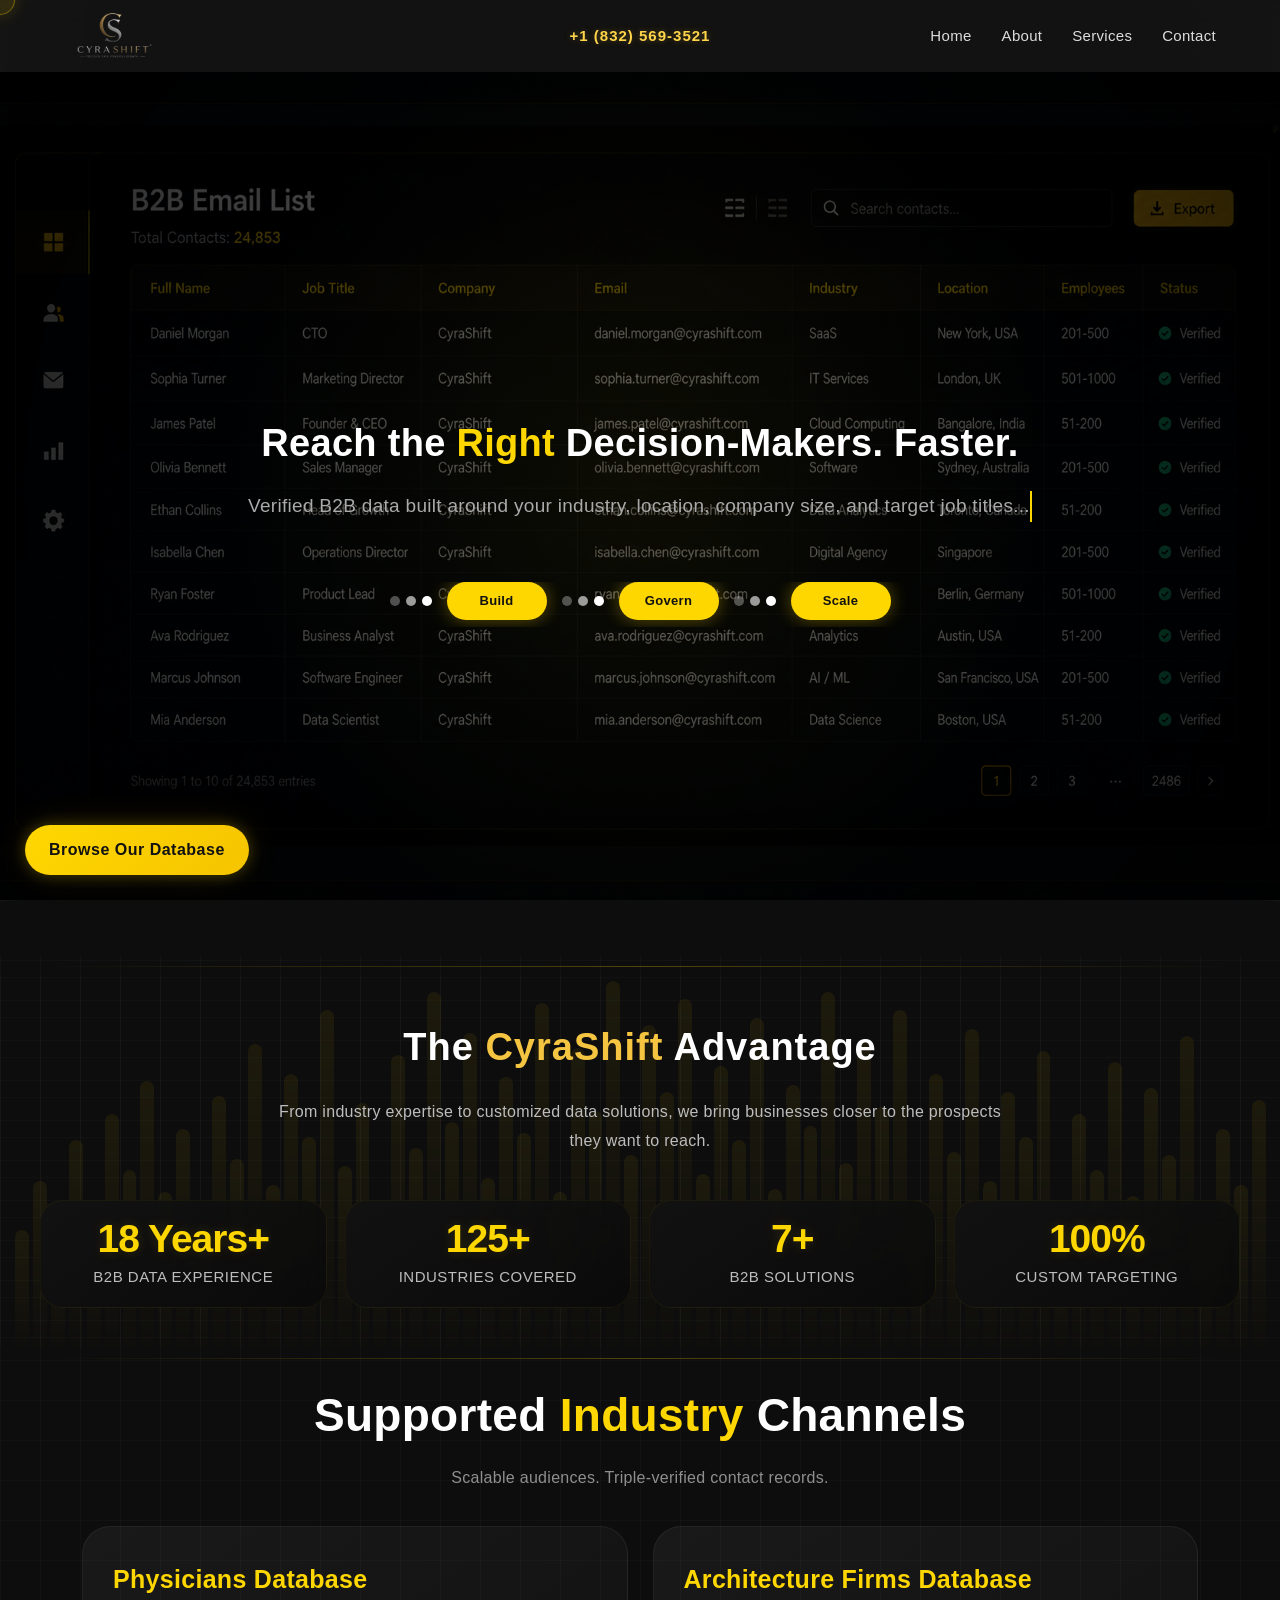
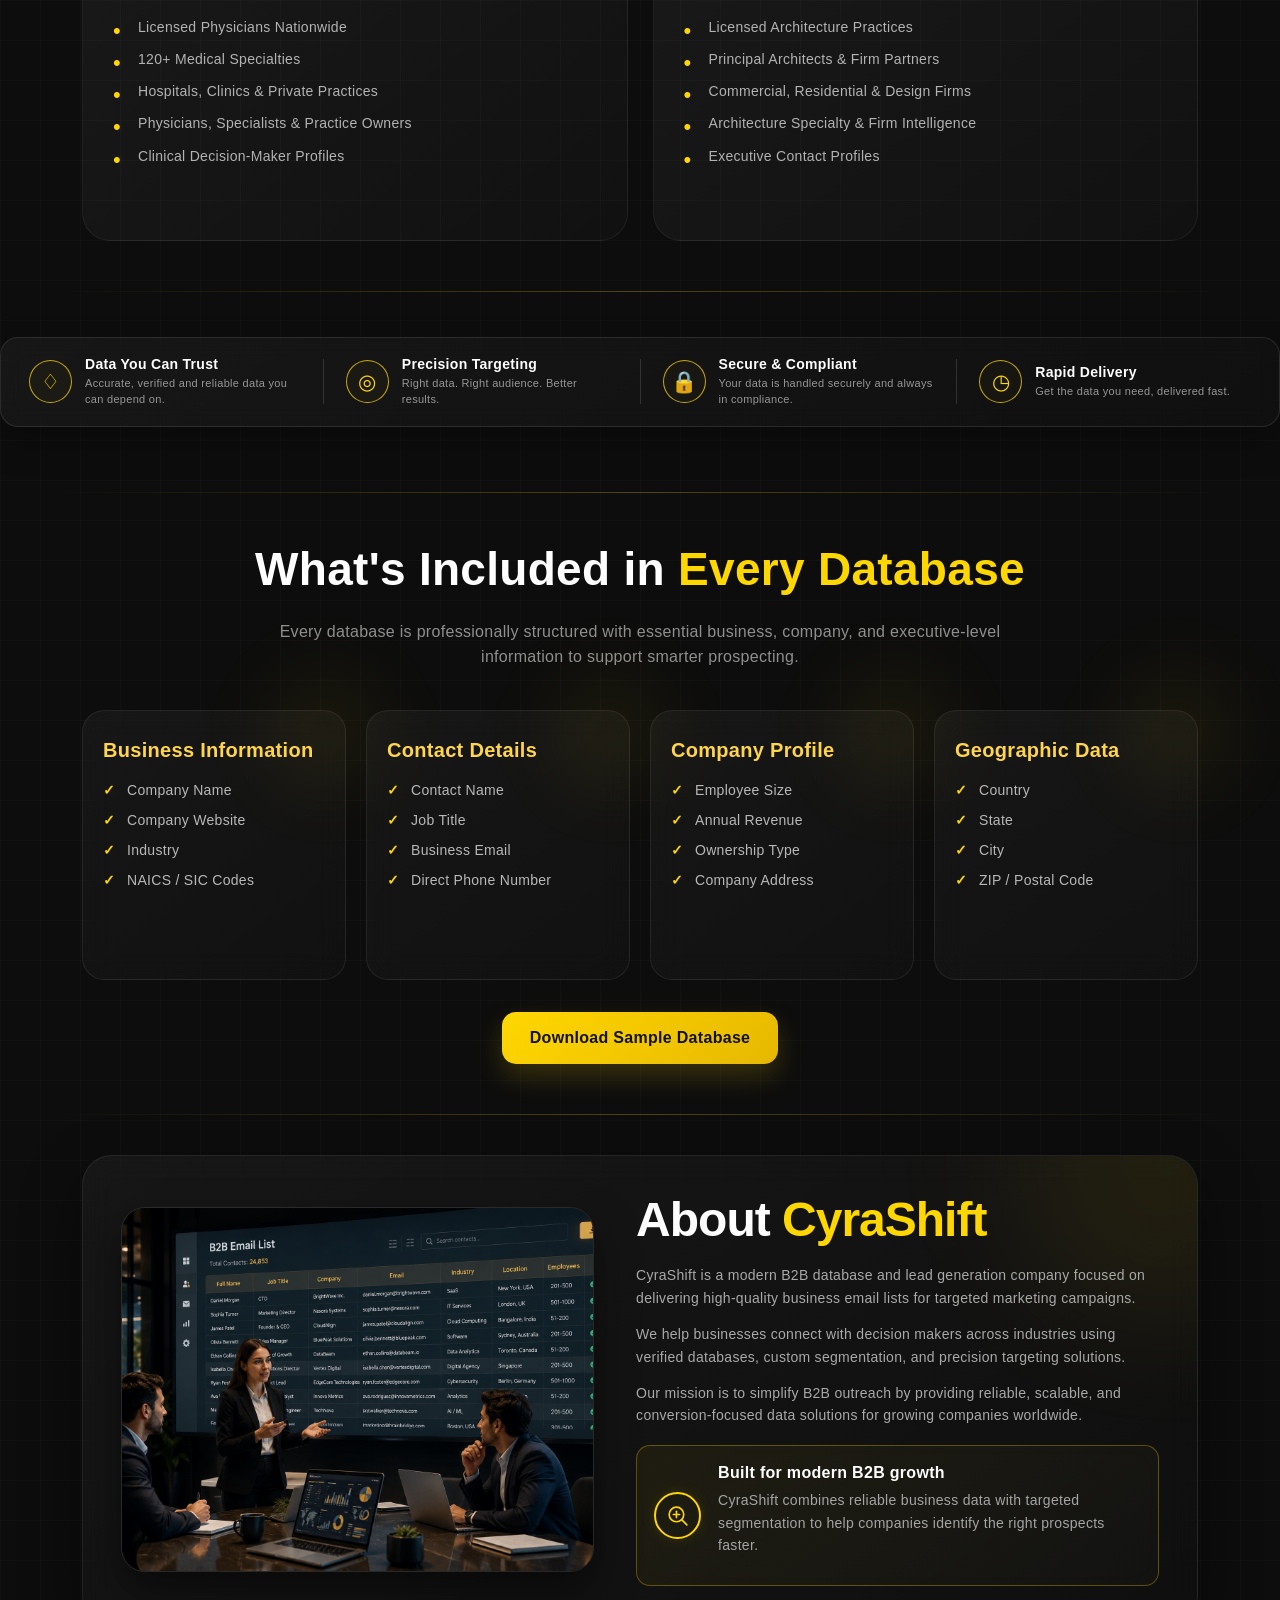
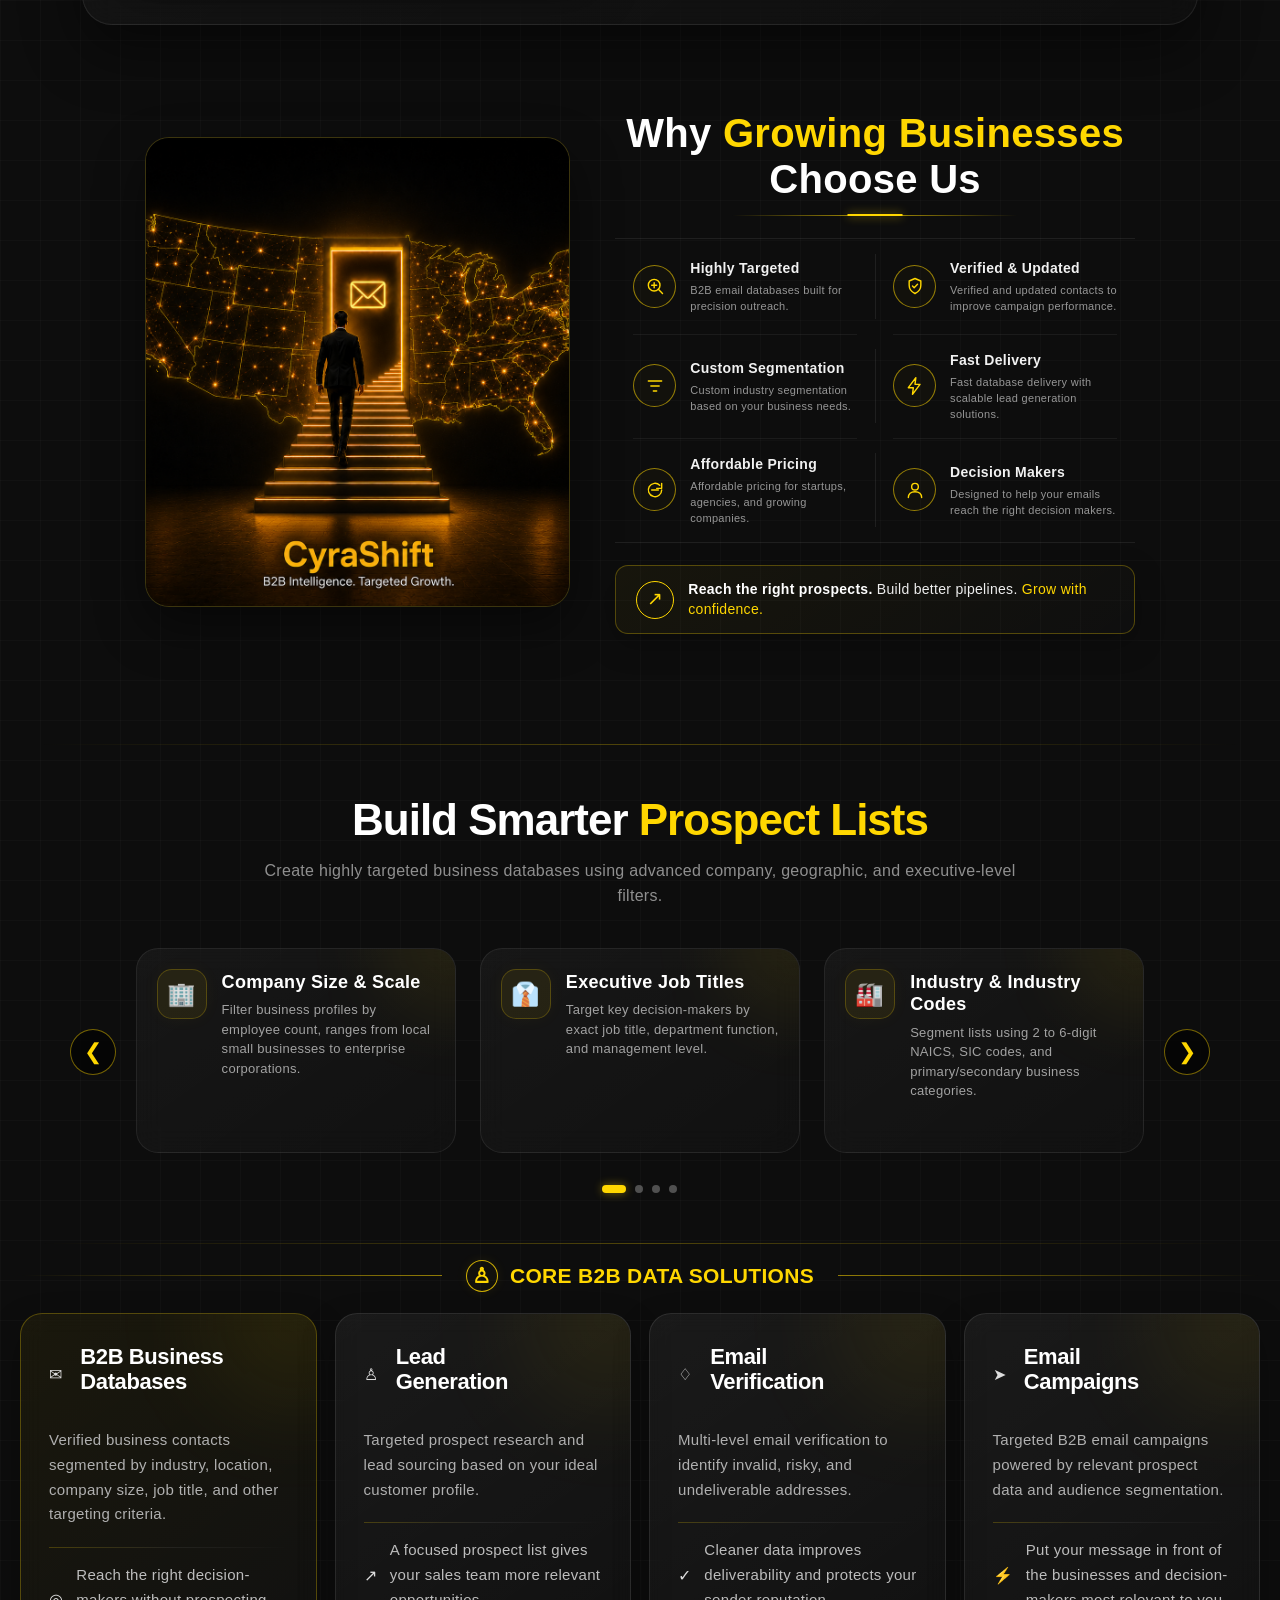
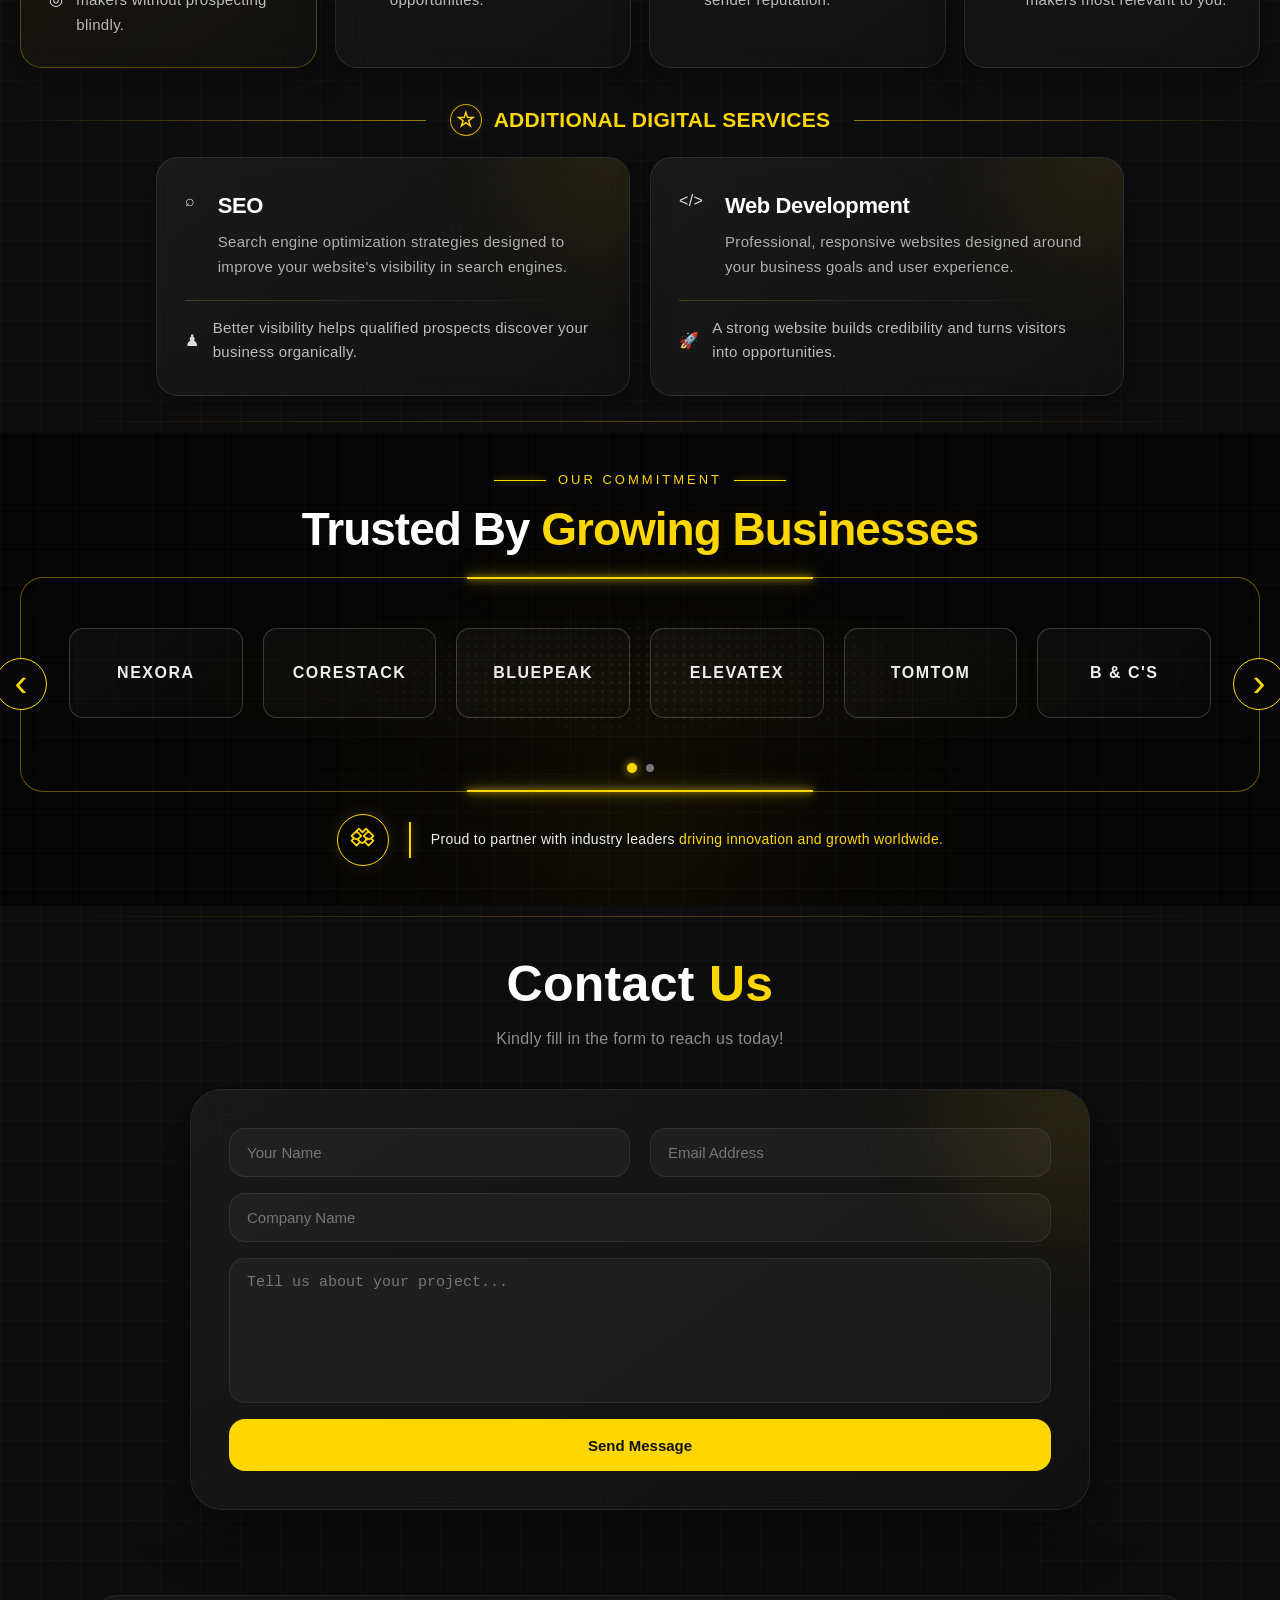
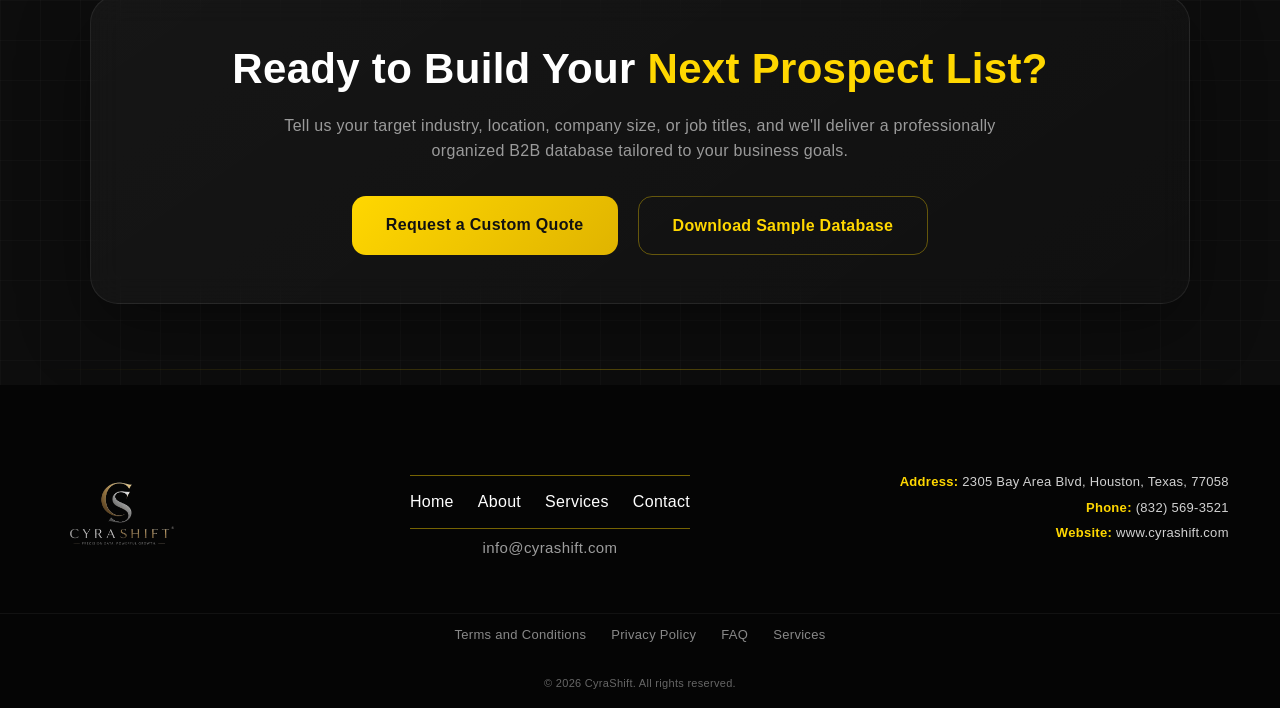
==== commit 5033a9ba: "Update index.html" ====
--- a/index.html
+++ b/index.html
@@ -806,16 +806,37 @@
         </div>
     </section>
 
-    <section class="final-cta">
-        <div class="final-cta-container">
-            <h2>Ready to Build Your <span>Next Prospect List?</span></h2>
-            <p>Tell us your target industry, location, company size, or job titles, and we'll deliver a professionally organized B2B database tailored to your business goals.</p>
-            <div class="final-cta-buttons">
-                <a class="quote-btn" href="mailto:cyrashift@gmail.com?subject=Request%20for%20Custom%20Quote&amp;body=Hello%20CyraShift,%0A%0AI%20am%20interested%20in%20purchasing%20a%20custom%20B2B%20database.%0A%0AIndustry:%0ATarget%20Location:%0AJob%20Titles:%0ACompany%20Size:%0AAdditional%20Requirements:%0A%0AThank%20you.">Request a Custom Quote</a>
-                <a class="sample-btn" download="" href="sample-business-database.xlsx">Download Sample Database</a>
-            </div>
-        </div>
-    </section>
+
+<section class="final-cta">
+    <div class="final-cta-container">
+
+        <h2>Ready to Build Your <span>Next Prospect List?</span></h2>
+
+        <p>
+            Tell us your target industry, location, company size, or job titles, and we'll deliver a professionally organized B2B database tailored to your business goals.
+        </p>
+
+        <div class="final-cta-buttons">
+
+            <!-- Request a Custom Quote - Opens Gmail -->
+            <a class="quote-btn"
+               href="https://mail.google.com/mail/?view=cm&fs=1&to=cyrashift@gmail.com&su=Request%20for%20Custom%20Quote&body=Hello%20CyraShift,%0A%0AI%20am%20interested%20in%20purchasing%20a%20custom%20B2B%20database.%0A%0AIndustry:%0ATarget%20Location:%0AJob%20Titles:%0ACompany%20Size:%0AAdditional%20Requirements:%0A%0AThank%20you."
+               target="_blank"
+               rel="noopener noreferrer">
+                Request a Custom Quote
+            </a>
+
+            <!-- Download Sample Database -->
+            <a class="sample-btn"
+               href="sample-business-database.xlsx"
+               download>
+                Download Sample Database
+            </a>
+
+        </div>
+
+    </div>
+</section>
 
     <div class="section-divider"></div>
 
--- a/style.css
+++ b/style.css
@@ -1153,12 +1153,12 @@
         rgba(255,215,0,0.55)
     );
     border-radius: 10px 10px 0 0;
-    animation: barFloat 4s ease-in-out infinite alternate;
+    animation: barFloat 6s ease-in-out infinite alternate;
 }
 
 @keyframes barFloat {
-    from { transform: scaleY(0.92); }
-    to { transform: scaleY(1.08); }
+    from { transform: scaleY(0.55); }
+    to { transform: scaleY(1.03); }
 }
 
 .stats-container {
@@ -1840,7 +1840,7 @@
     border-top:none;
     text-align:center;
     color:#666;
-    font-size:13px;
+    font-size:15px;
 }
 
 .footer-legal-links {
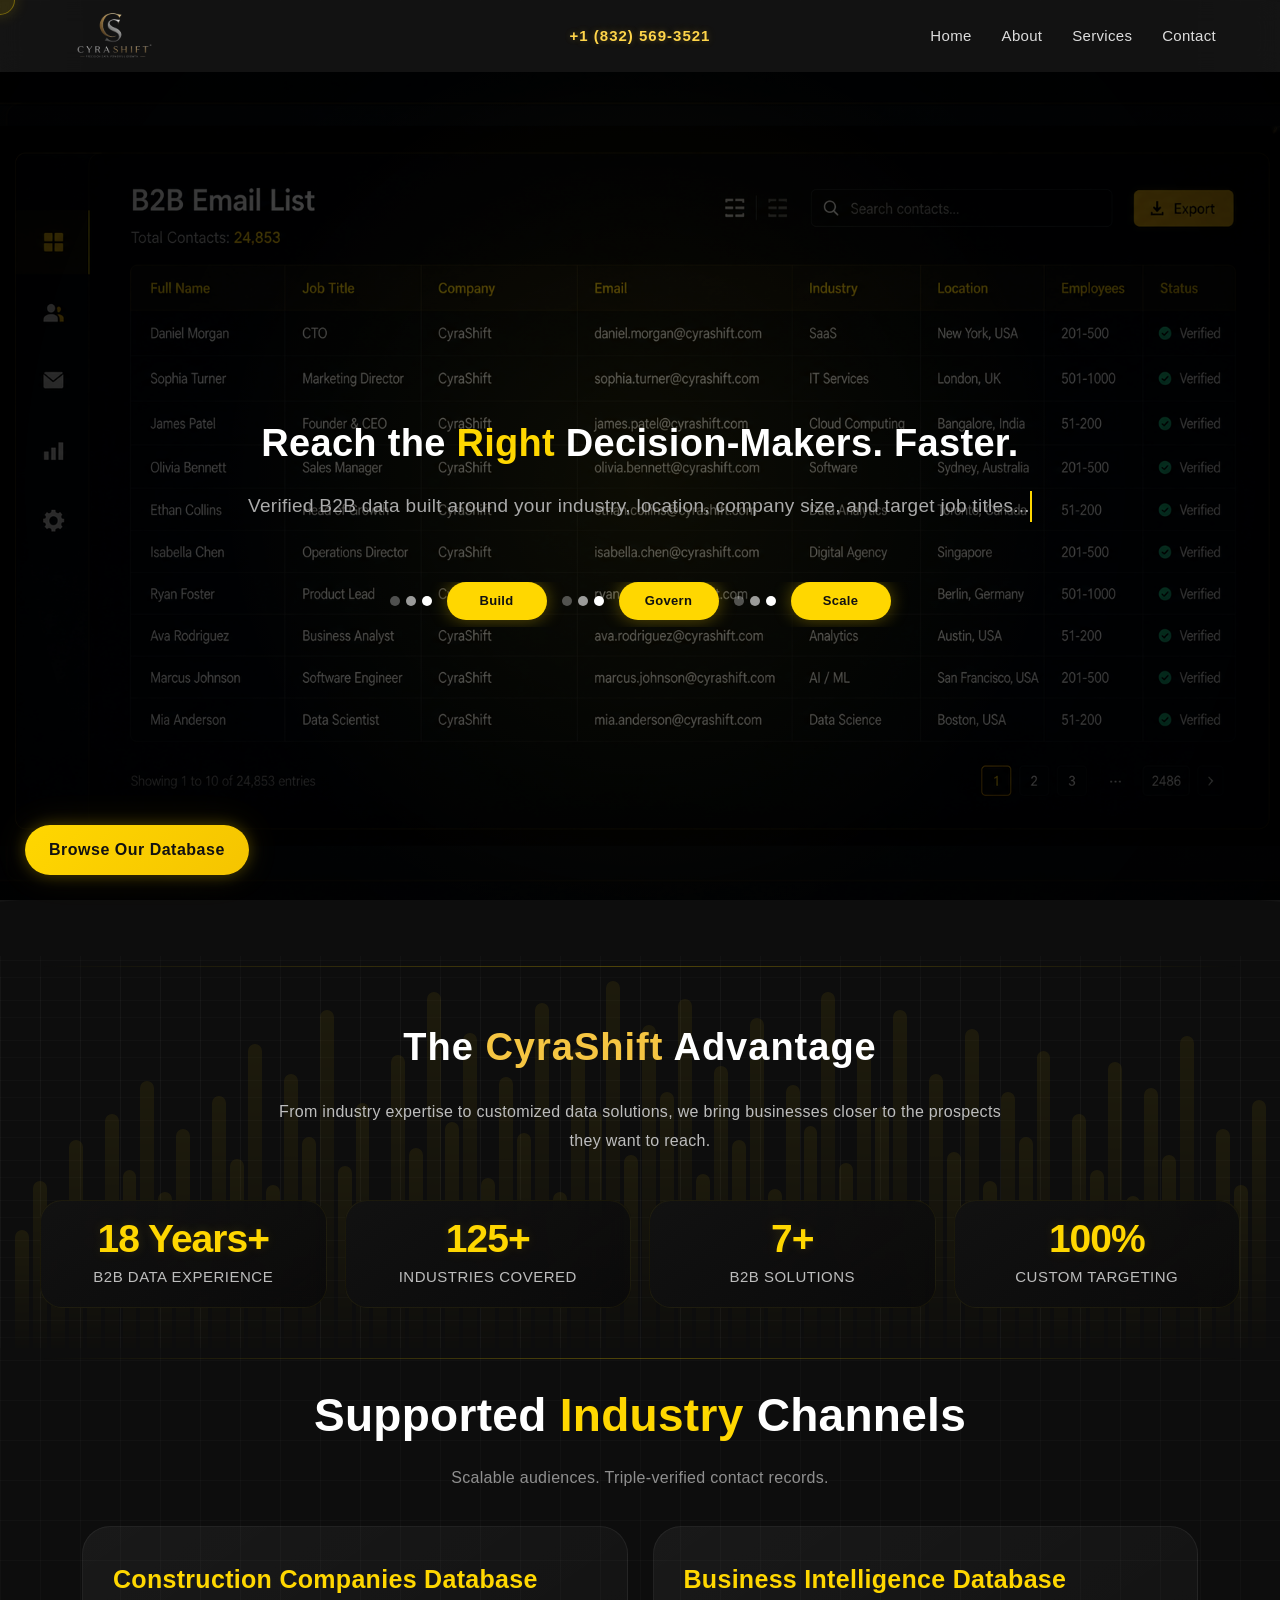
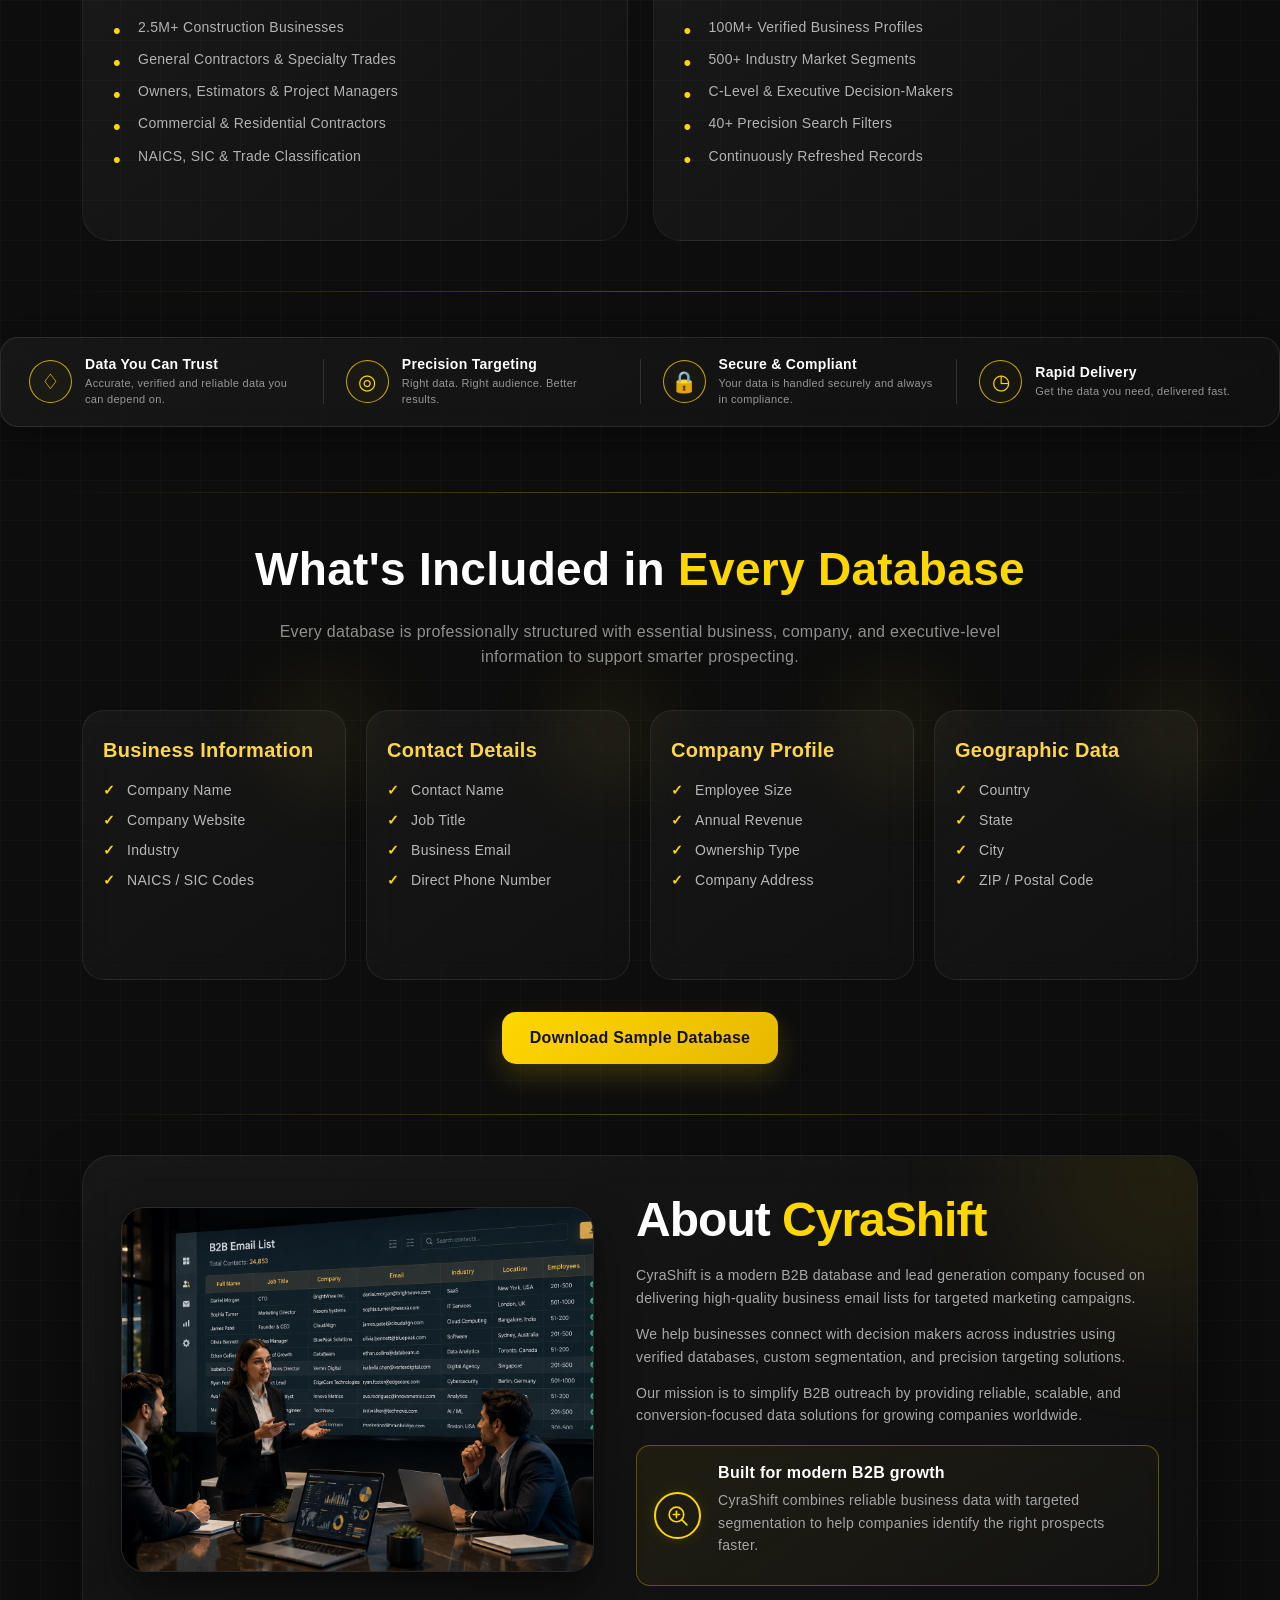
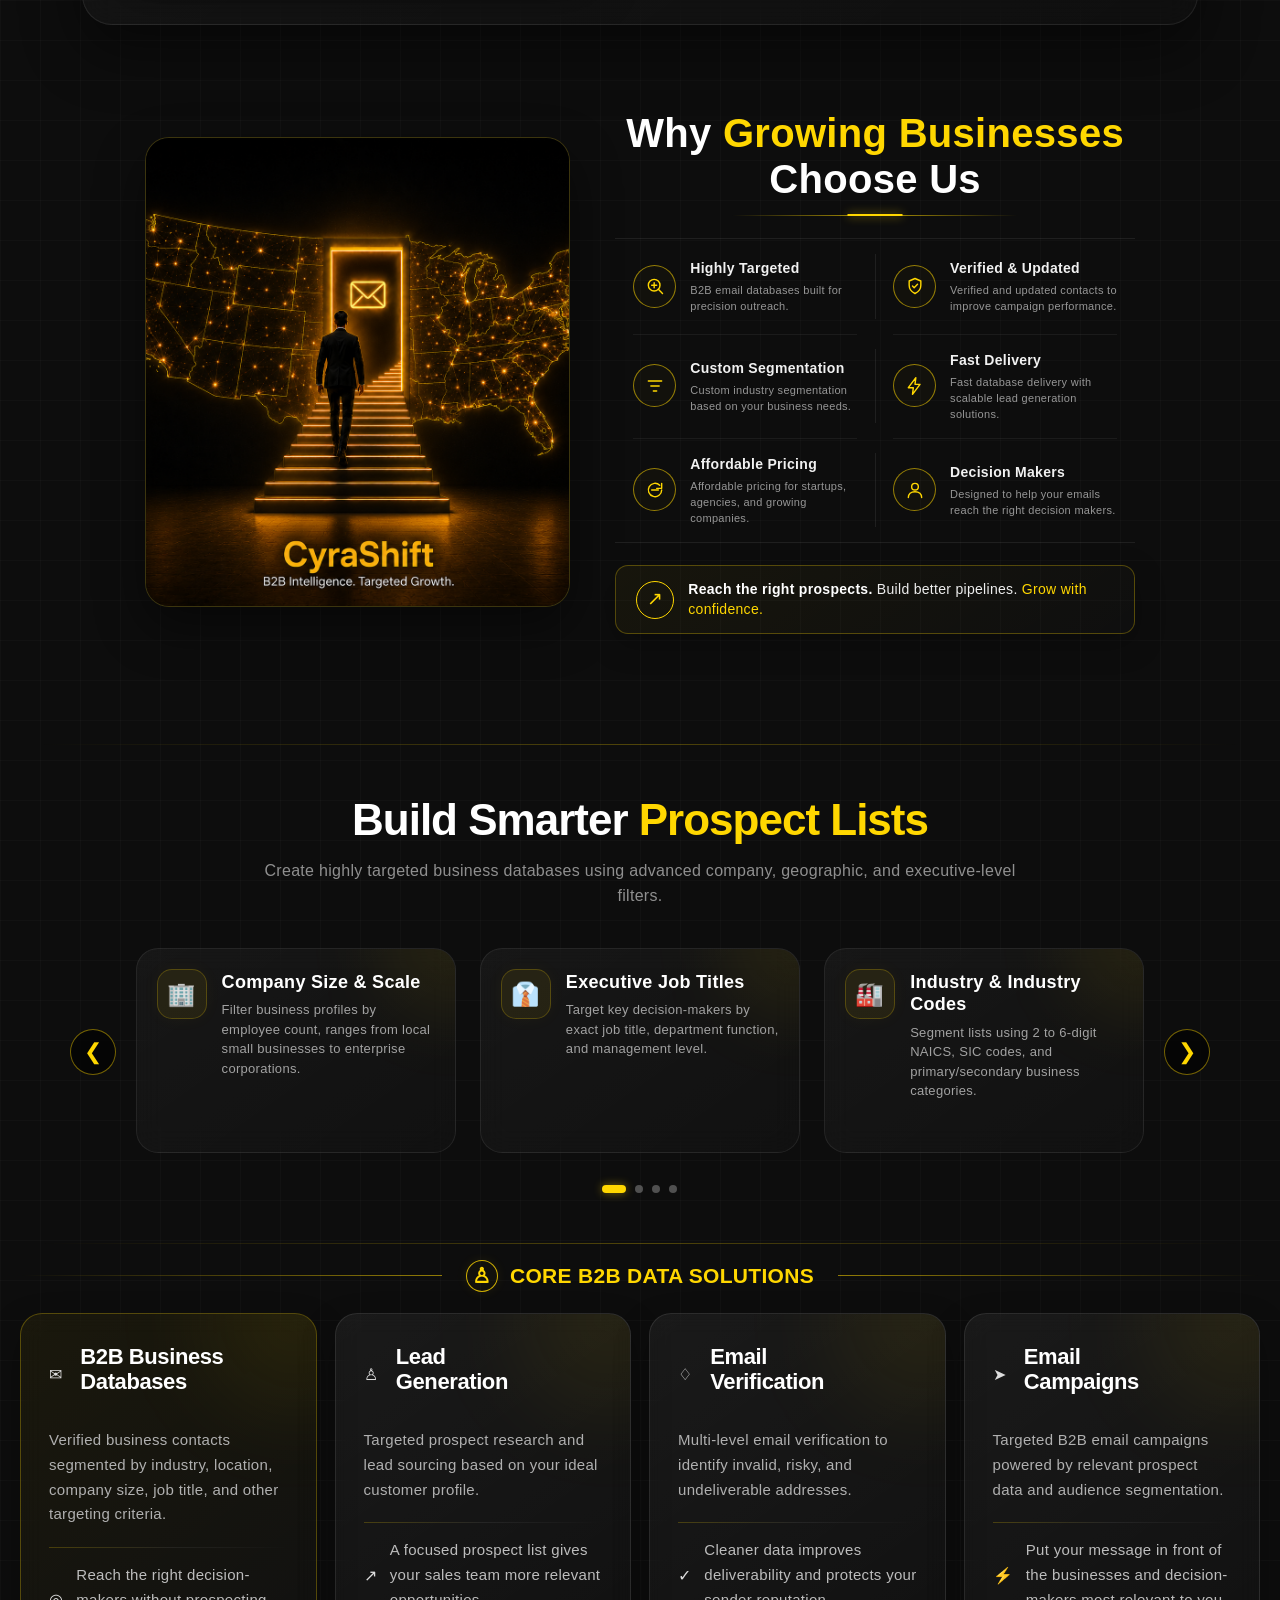
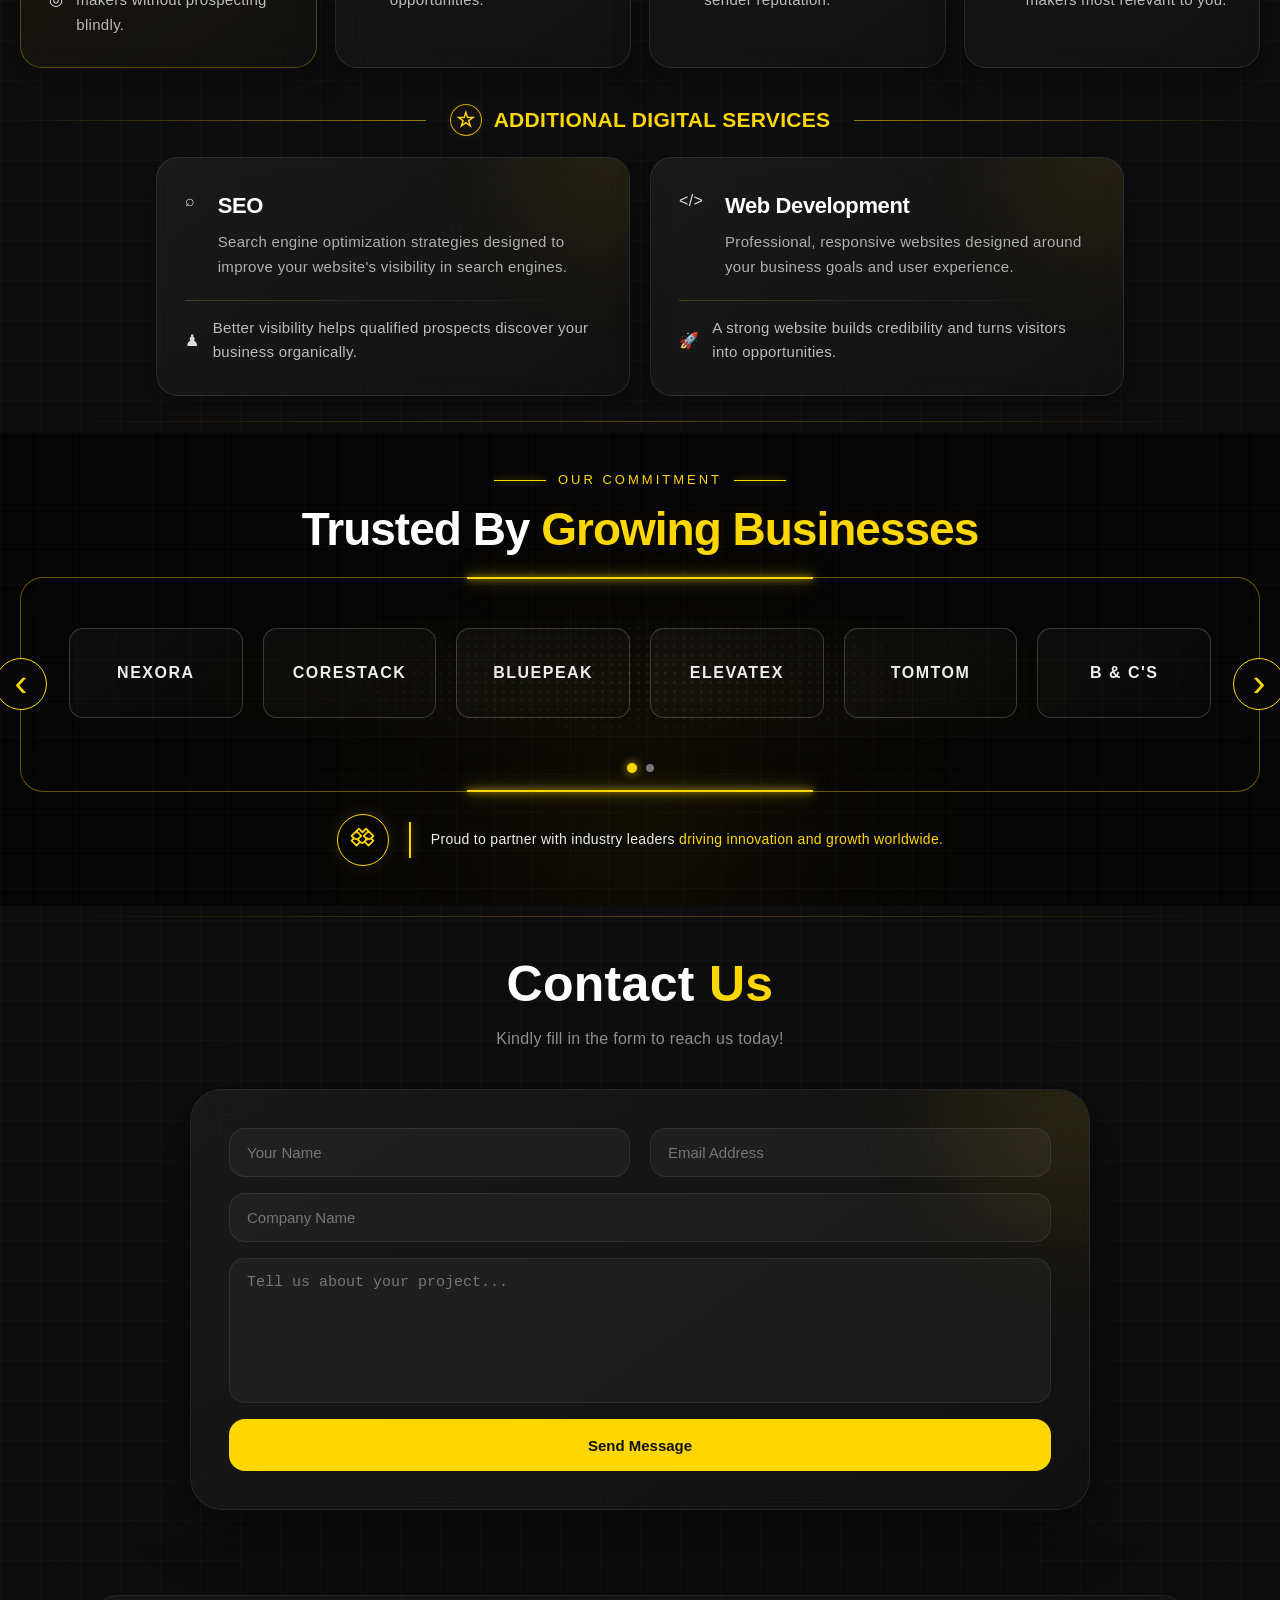
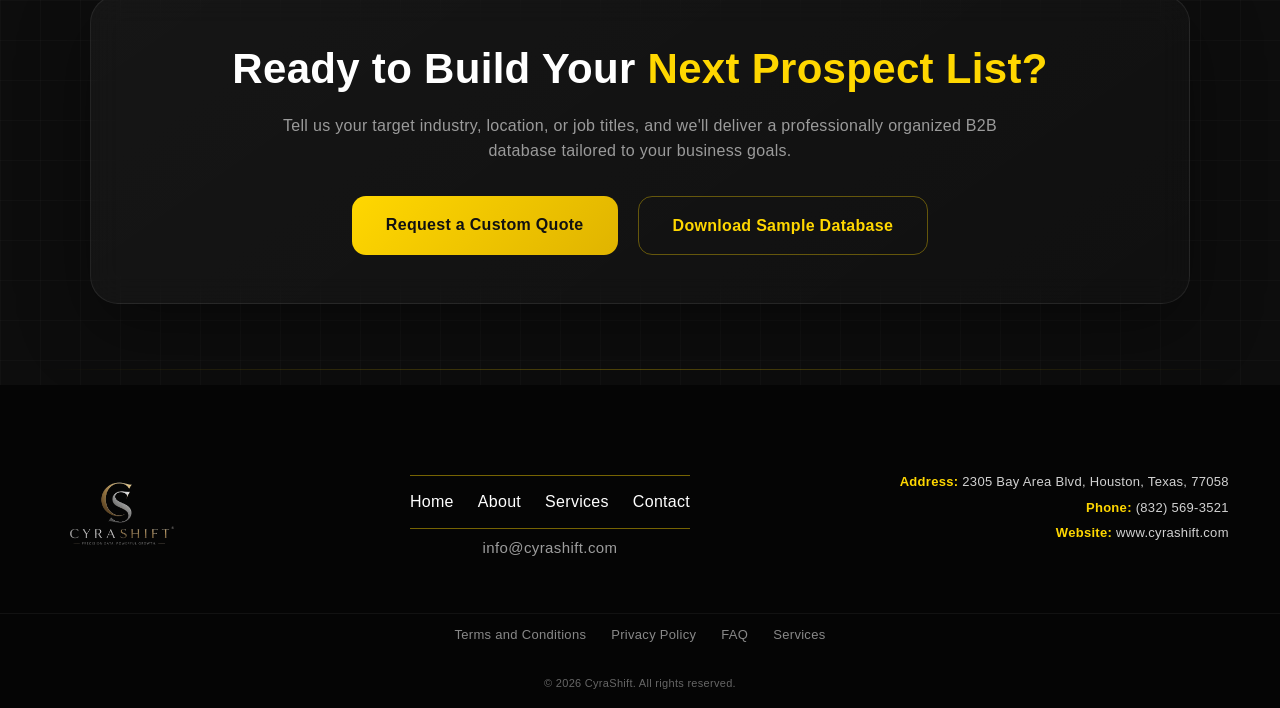
==== commit c3c9599b: "Update index.html" ====
--- a/index.html
+++ b/index.html
@@ -813,7 +813,7 @@
         <h2>Ready to Build Your <span>Next Prospect List?</span></h2>
 
         <p>
-            Tell us your target industry, location, company size, or job titles, and we'll deliver a professionally organized B2B database tailored to your business goals.
+            Tell us your target industry, location, or job titles, and we'll deliver a professionally organized B2B database tailored to your business goals.
         </p>
 
         <div class="final-cta-buttons">
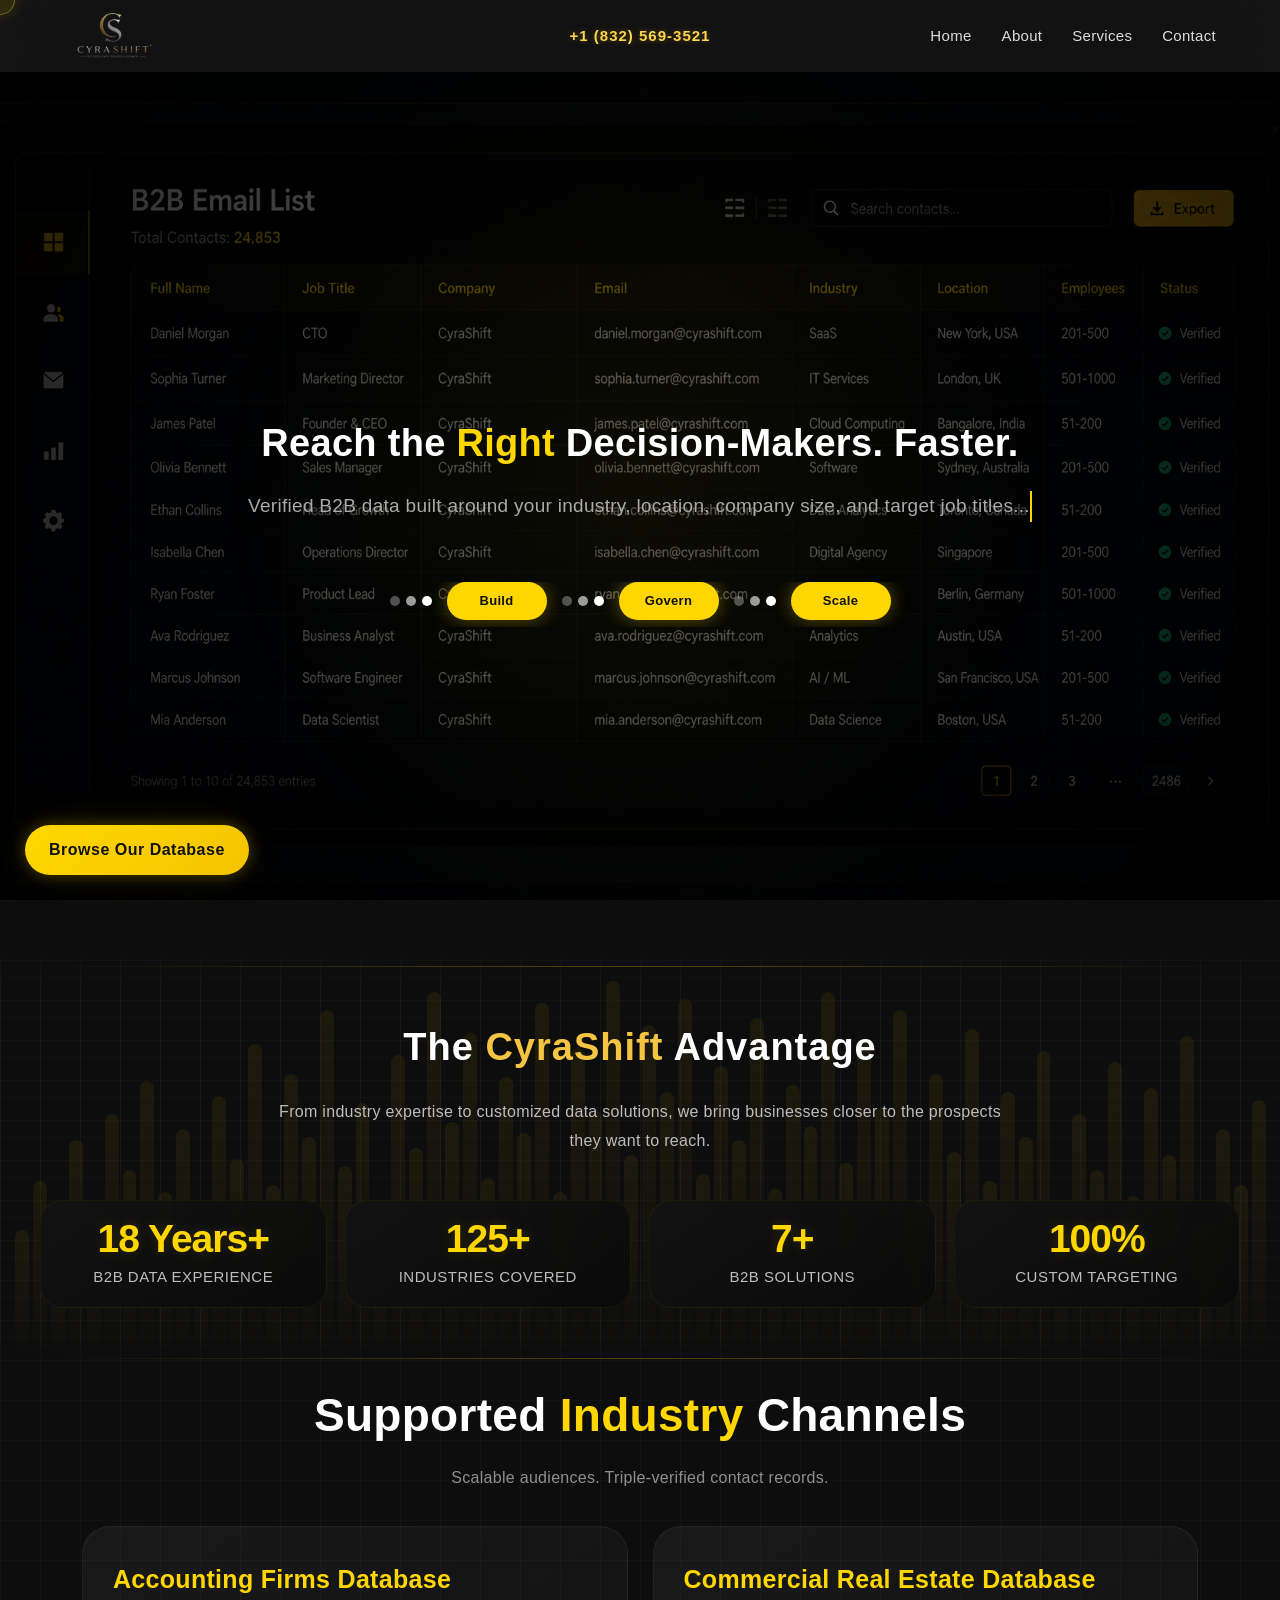
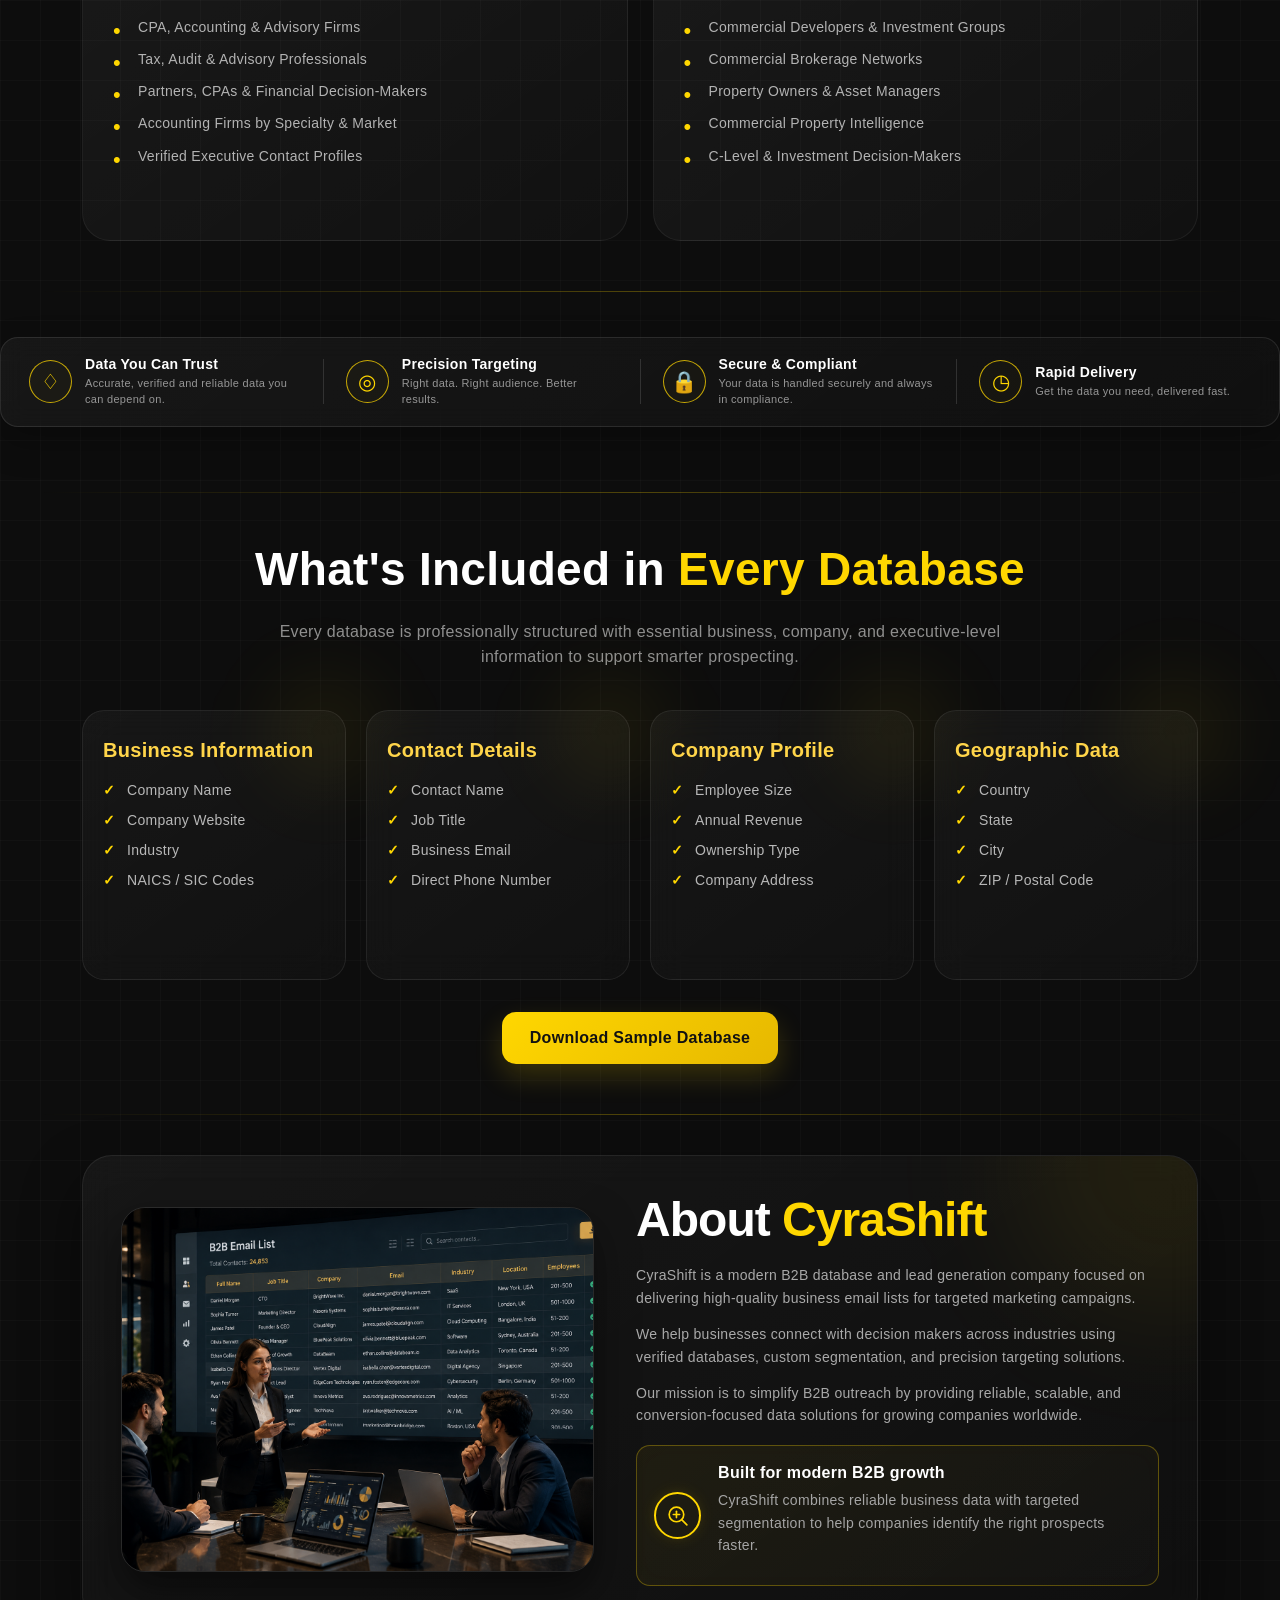
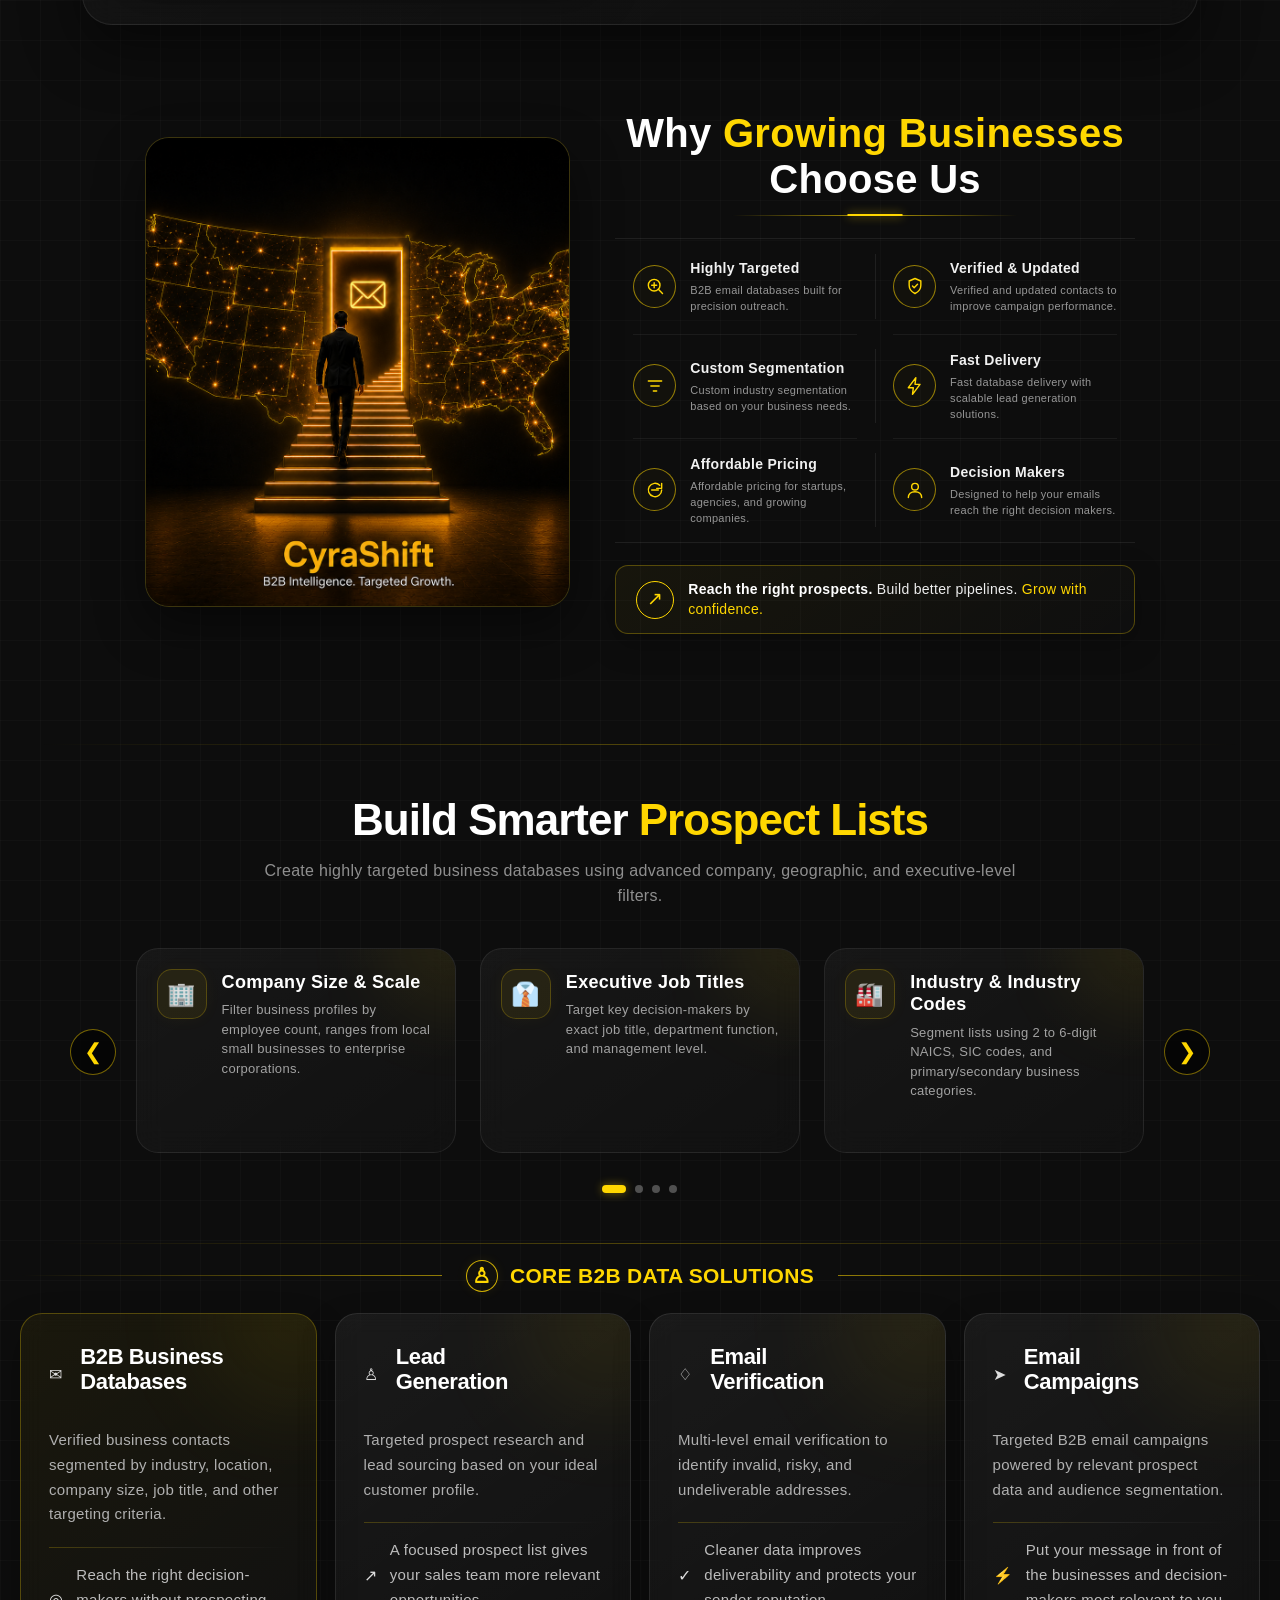
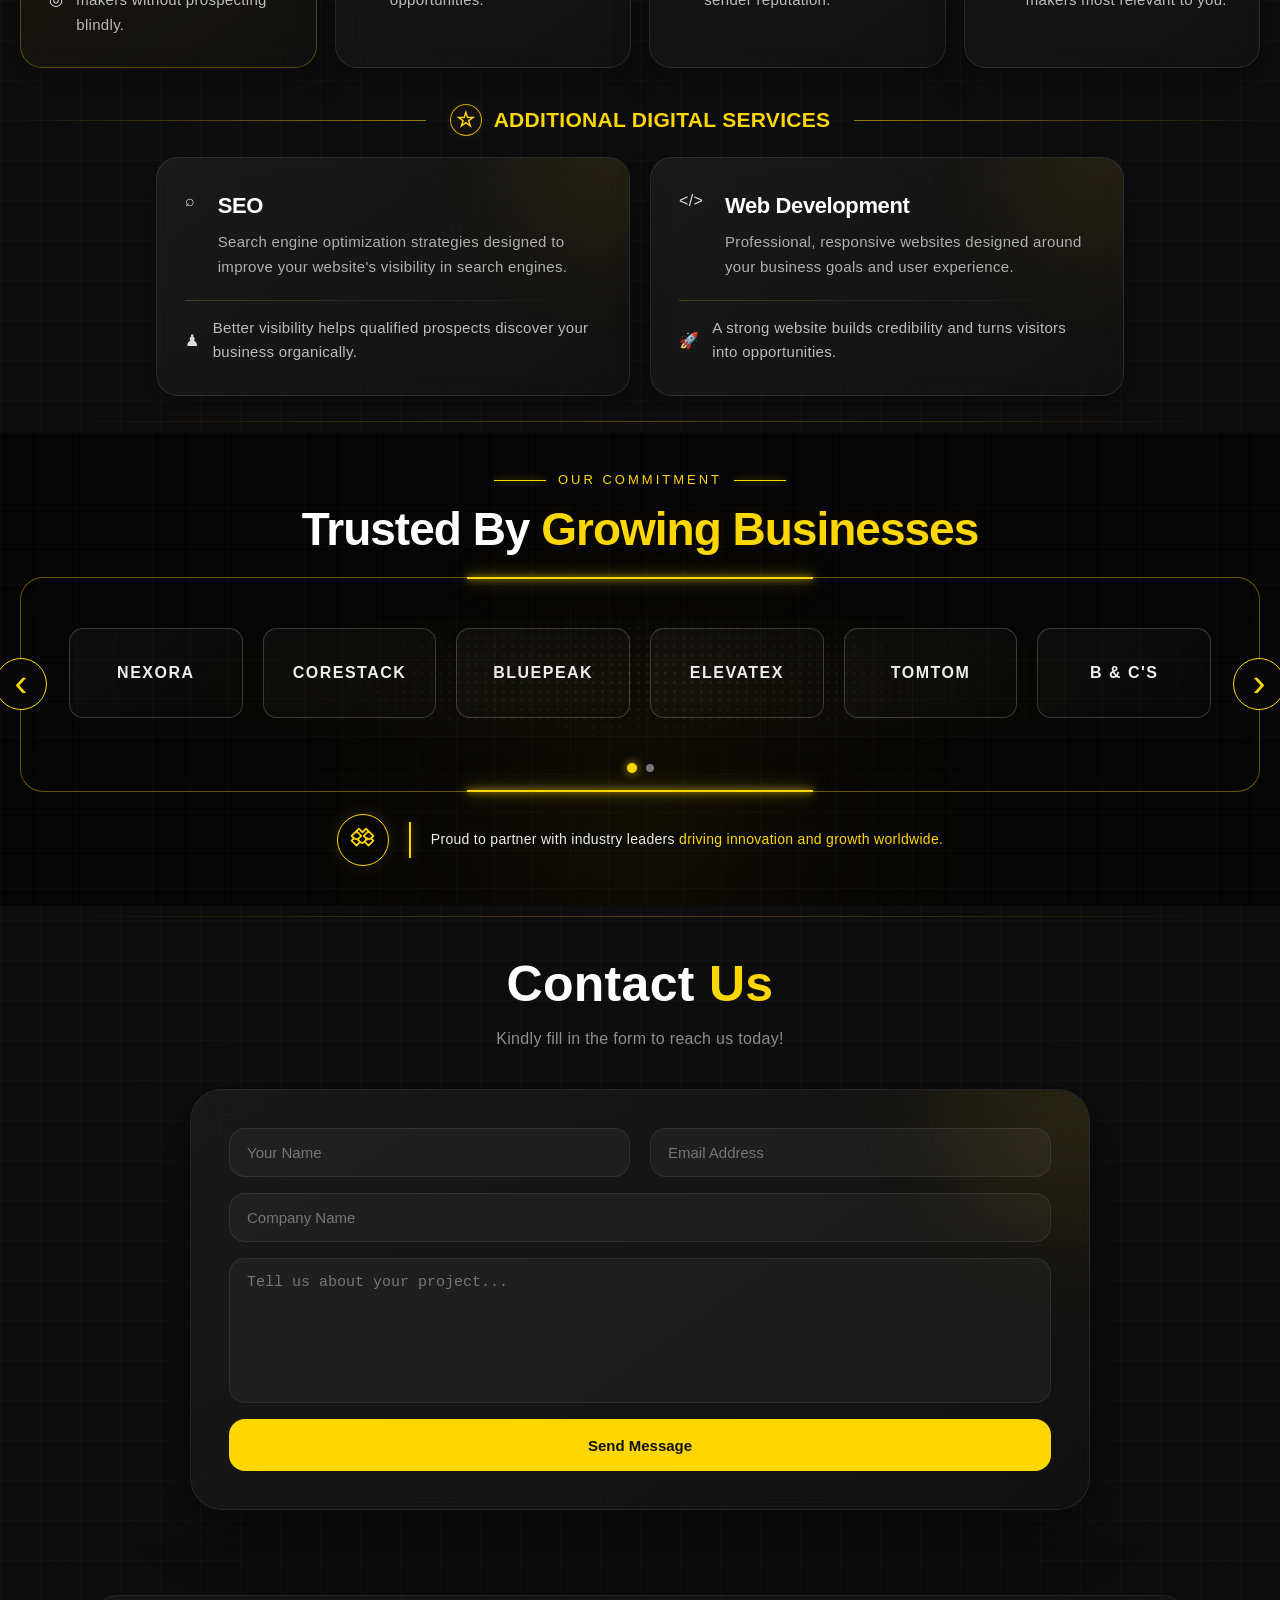
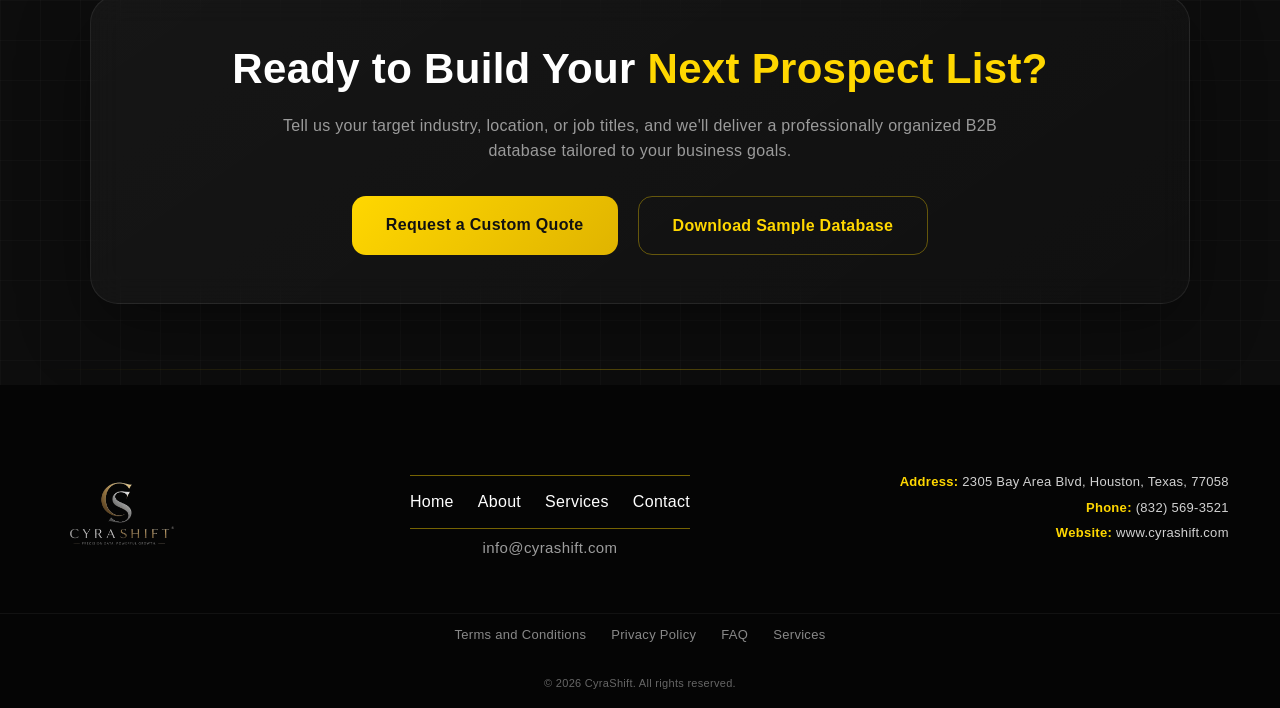
==== commit 2f144966: "Update index.html" ====
--- a/index.html
+++ b/index.html
@@ -820,7 +820,7 @@
 
             <!-- Request a Custom Quote - Opens Gmail -->
             <a class="quote-btn"
-               href="https://mail.google.com/mail/?view=cm&fs=1&to=cyrashift@gmail.com&su=Request%20for%20Custom%20Quote&body=Hello%20CyraShift,%0A%0AI%20am%20interested%20in%20purchasing%20a%20custom%20B2B%20database.%0A%0AIndustry:%0ATarget%20Location:%0AJob%20Titles:%0ACompany%20Size:%0AAdditional%20Requirements:%0A%0AThank%20you."
+               href="https://mail.google.com/mail/?view=cm&fs=1&to=cyrashift@gmail.com&su=Request%20for%20Custom%20Quote&body=Hello%20CyraShift,%0A%0AI%20am%20interested%20in%20purchasing%20a%20custom%20B2B%20database.%0A%0AIndustry:%0ATarget%20Location:%0AJob%20Titles:%0AAdditional%20Requirements:%0A%0AThank%20you."
                target="_blank"
                rel="noopener noreferrer">
                 Request a Custom Quote
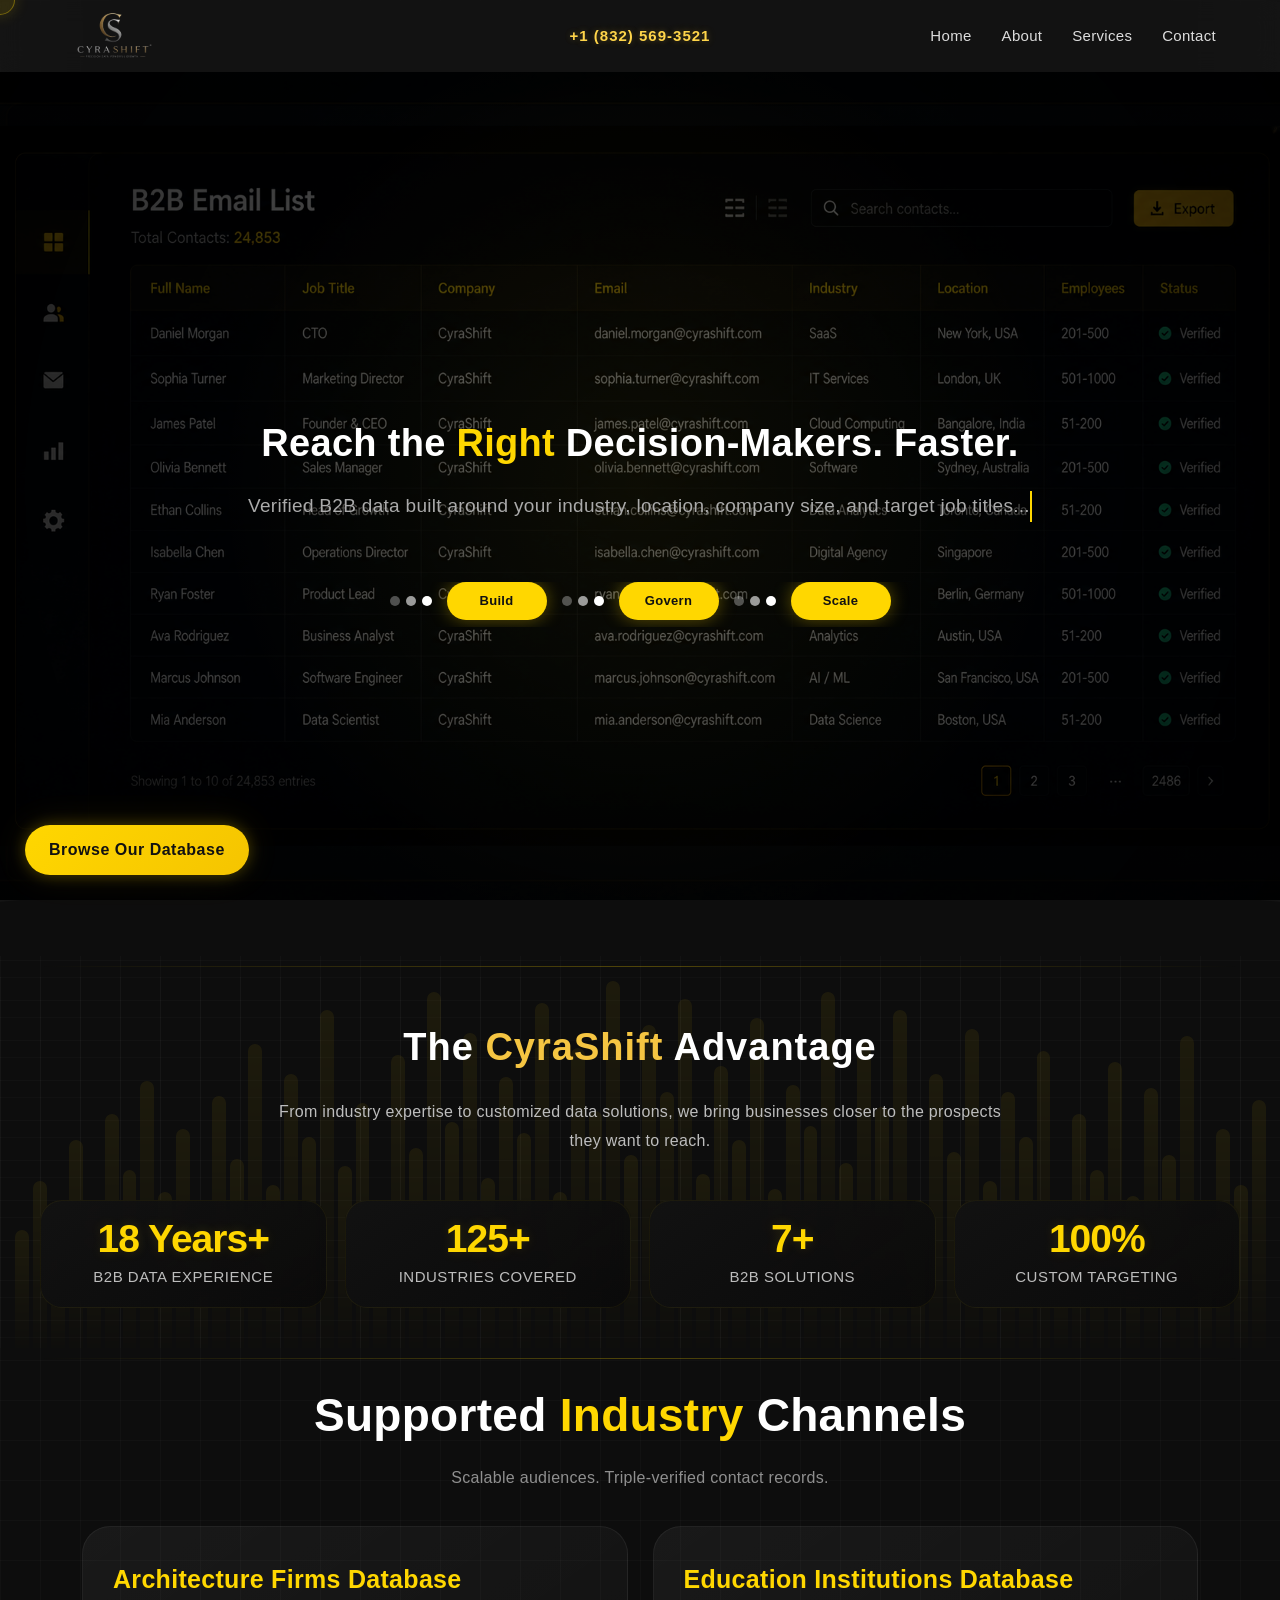
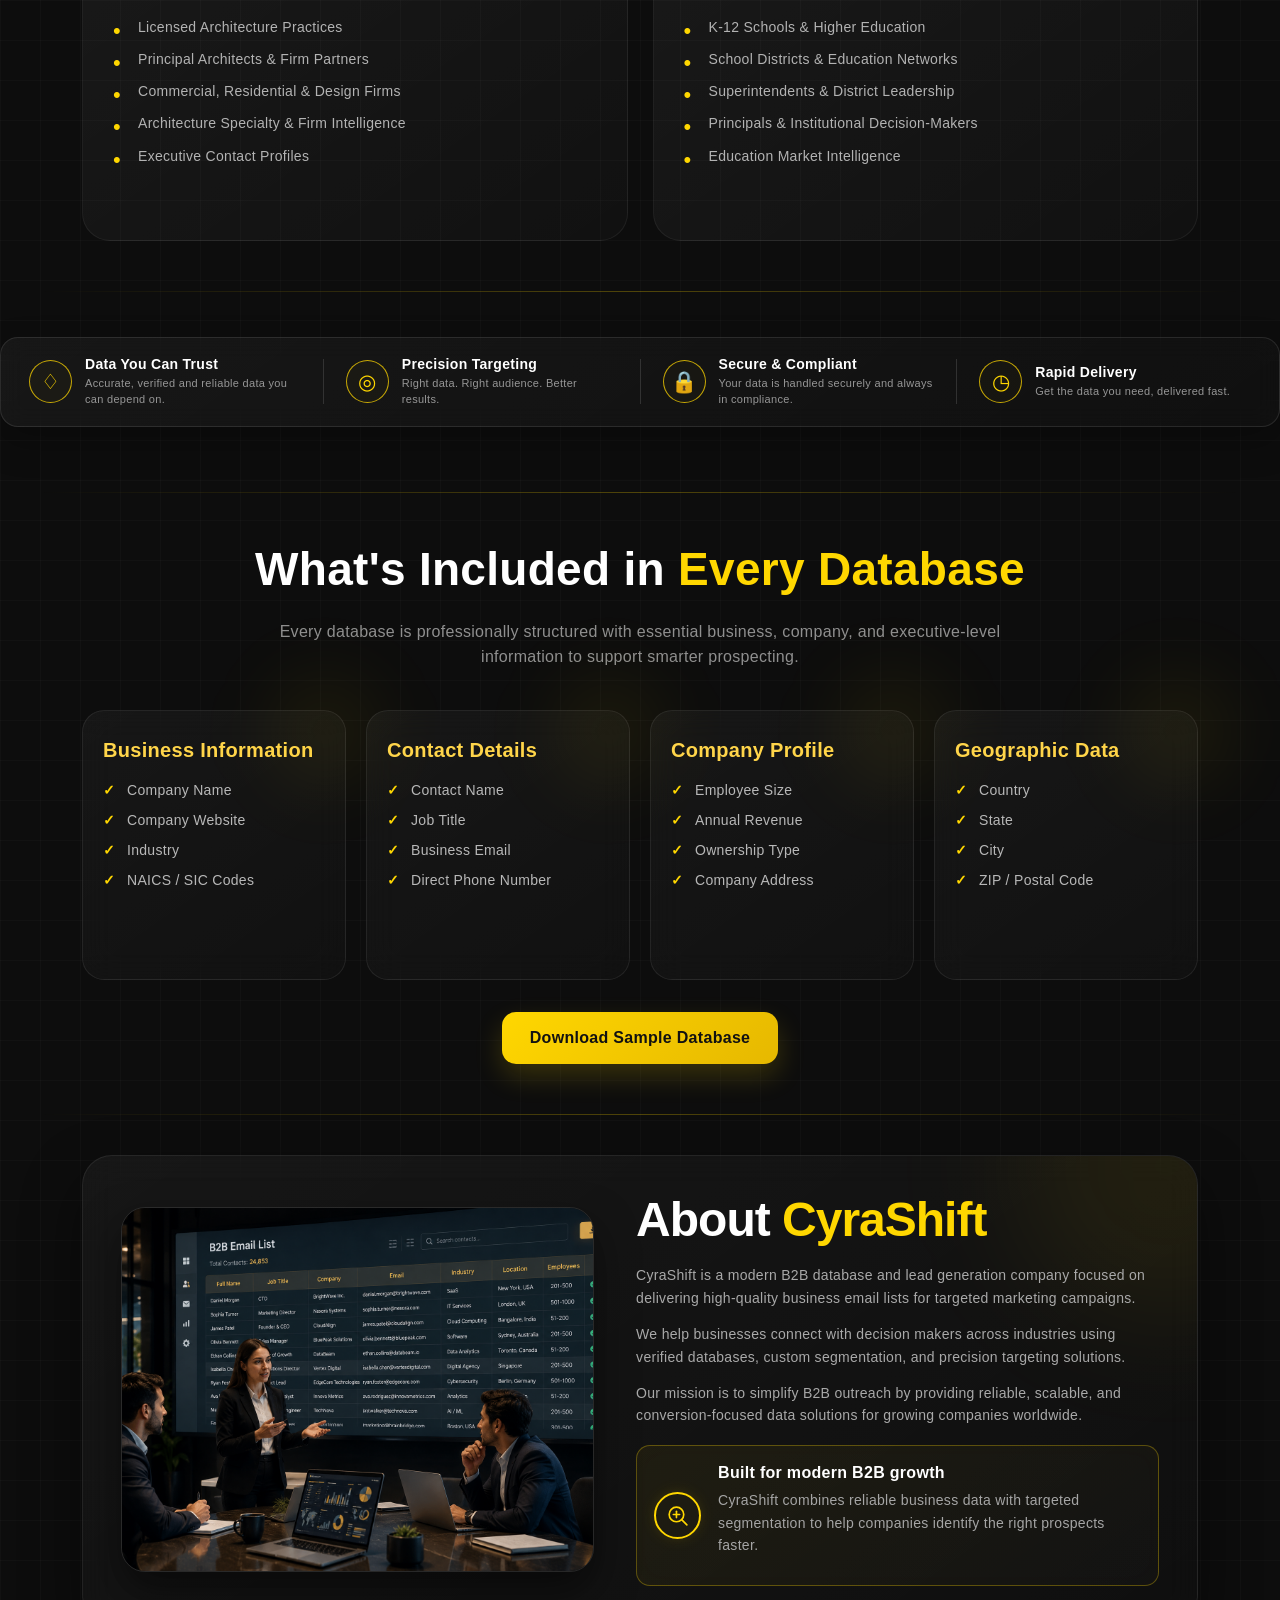
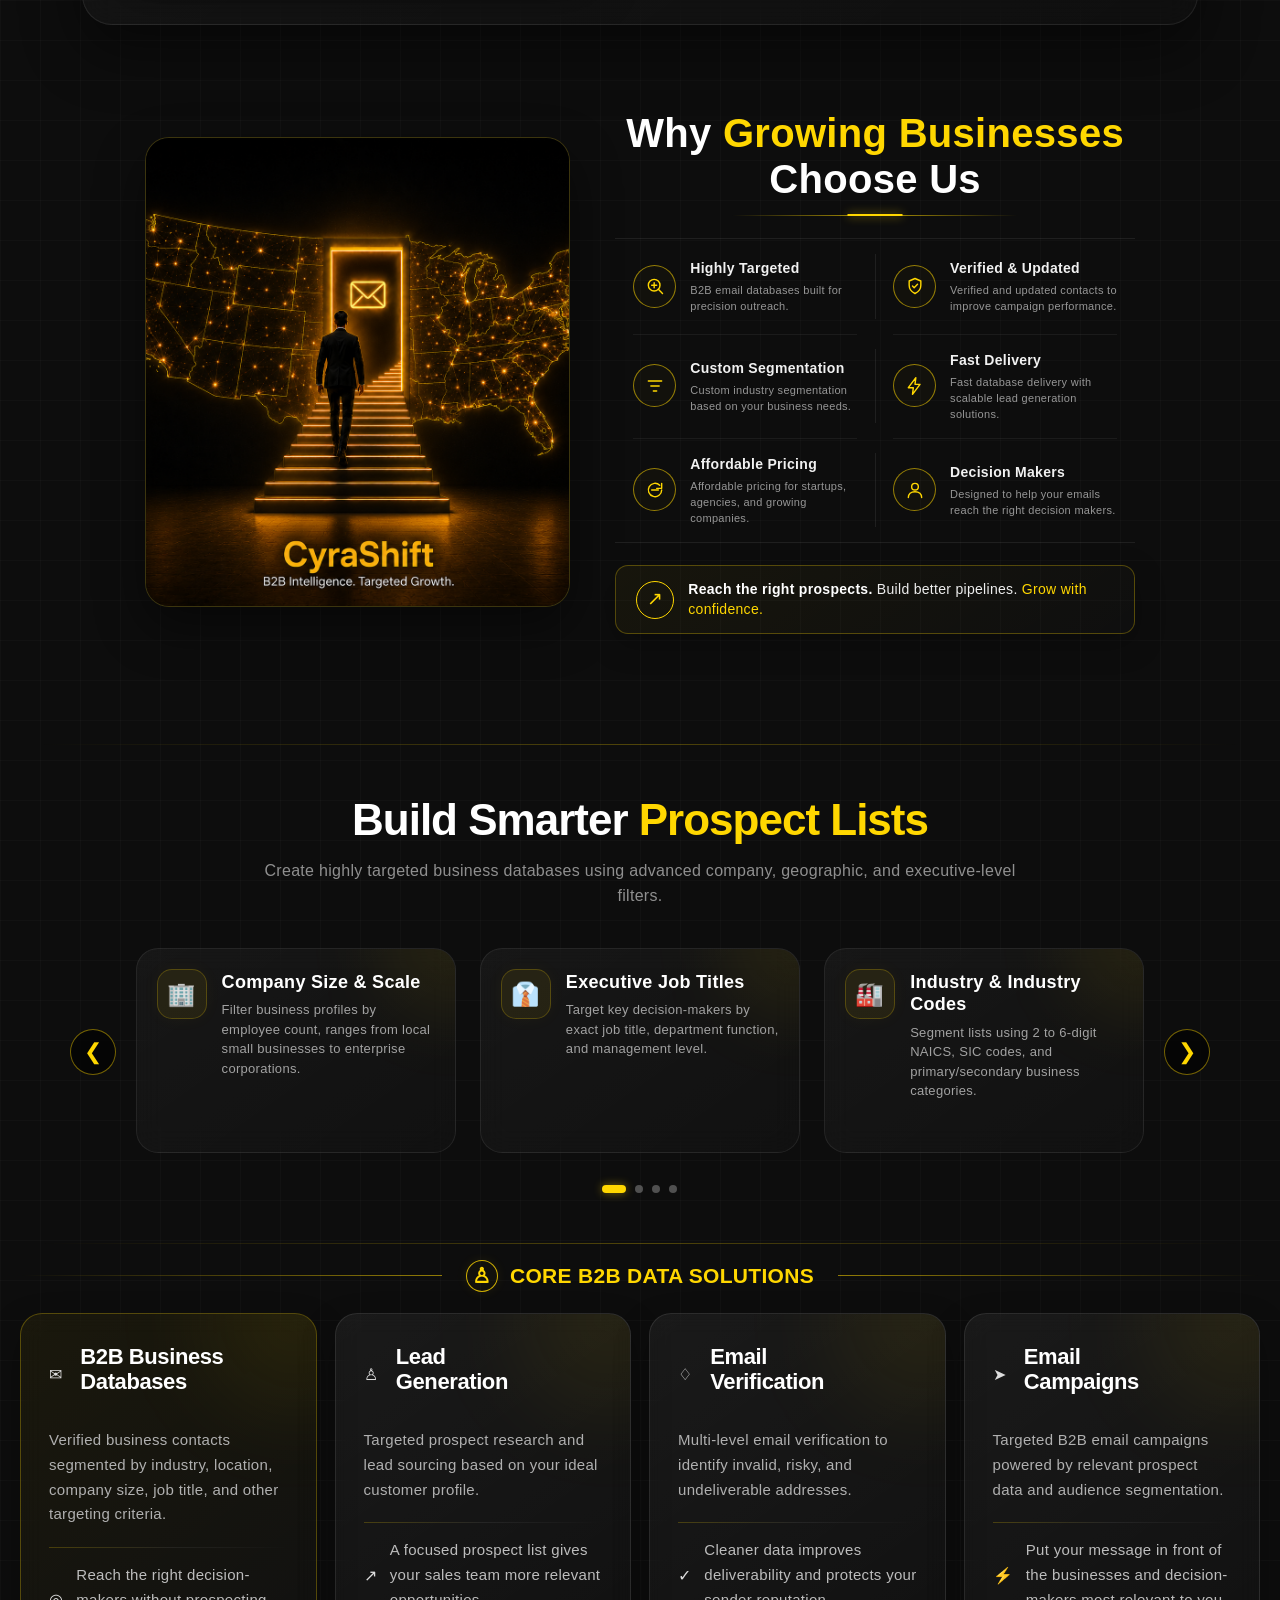
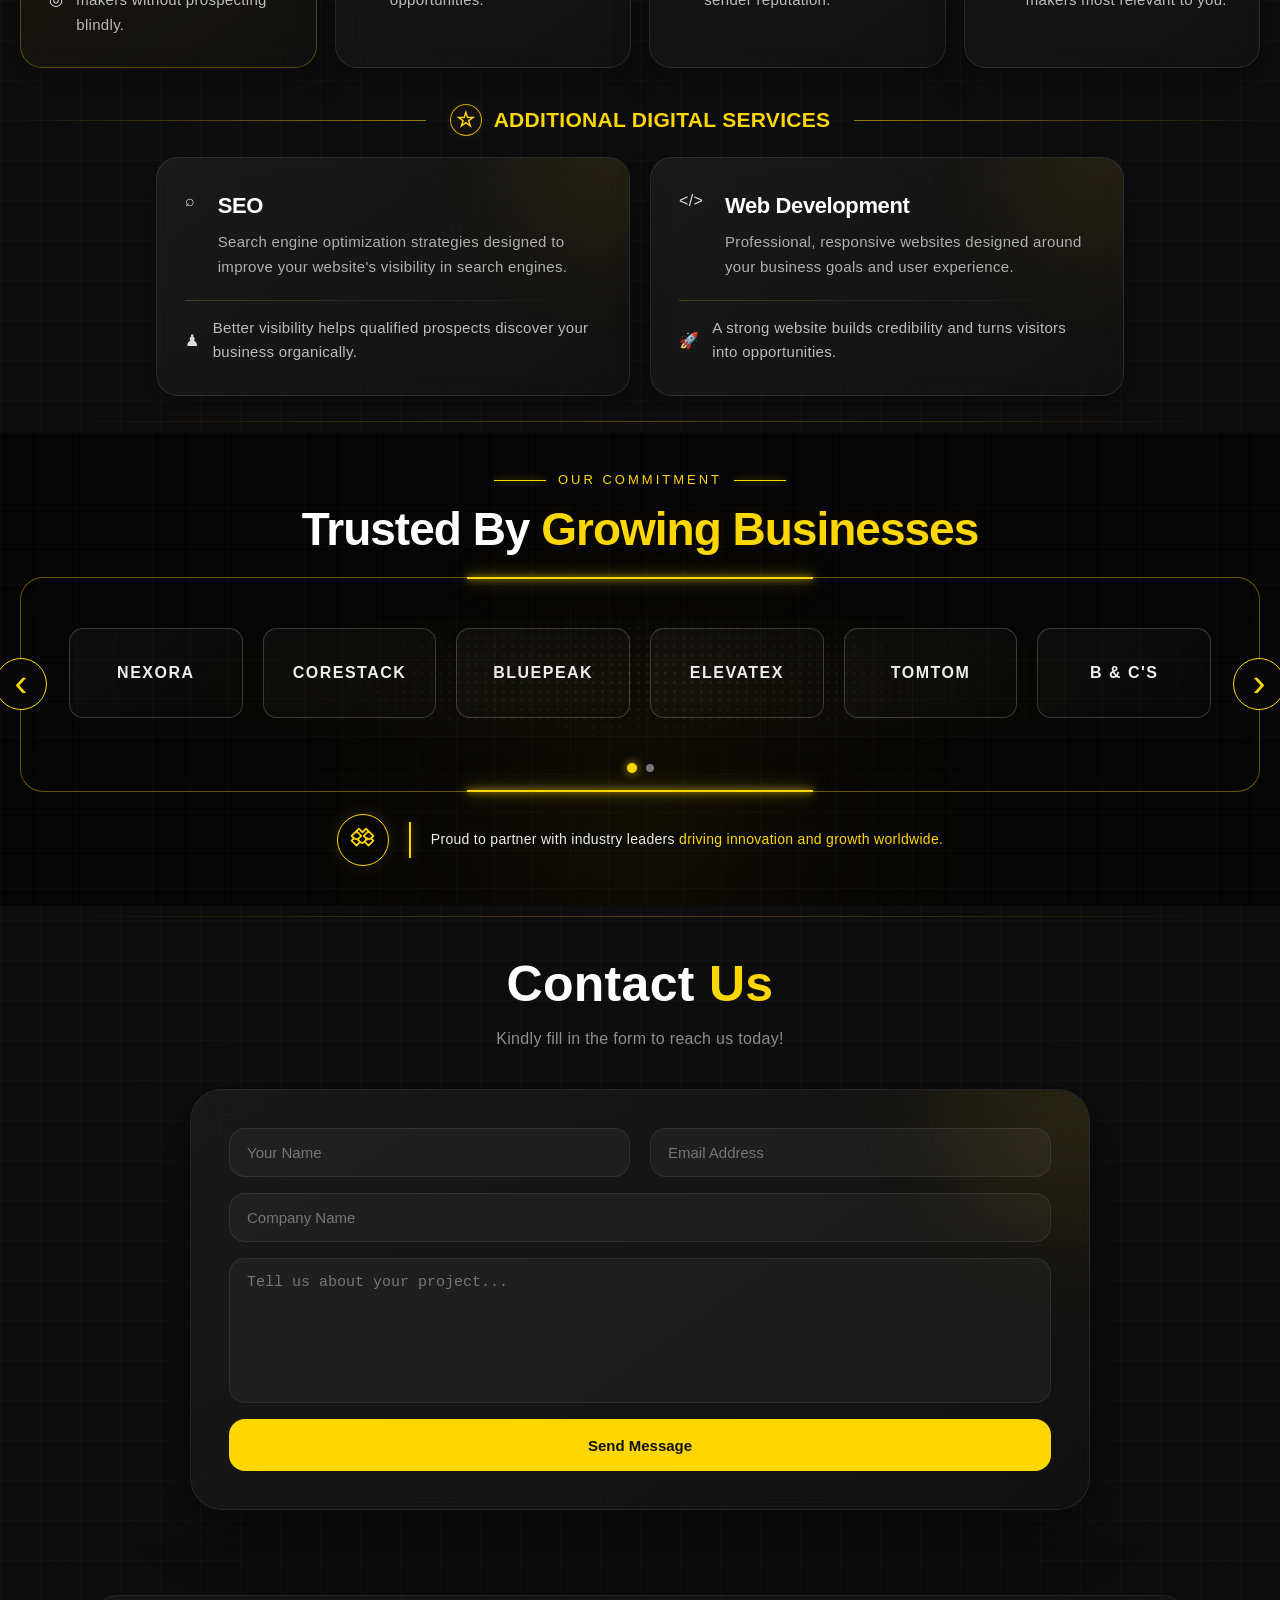
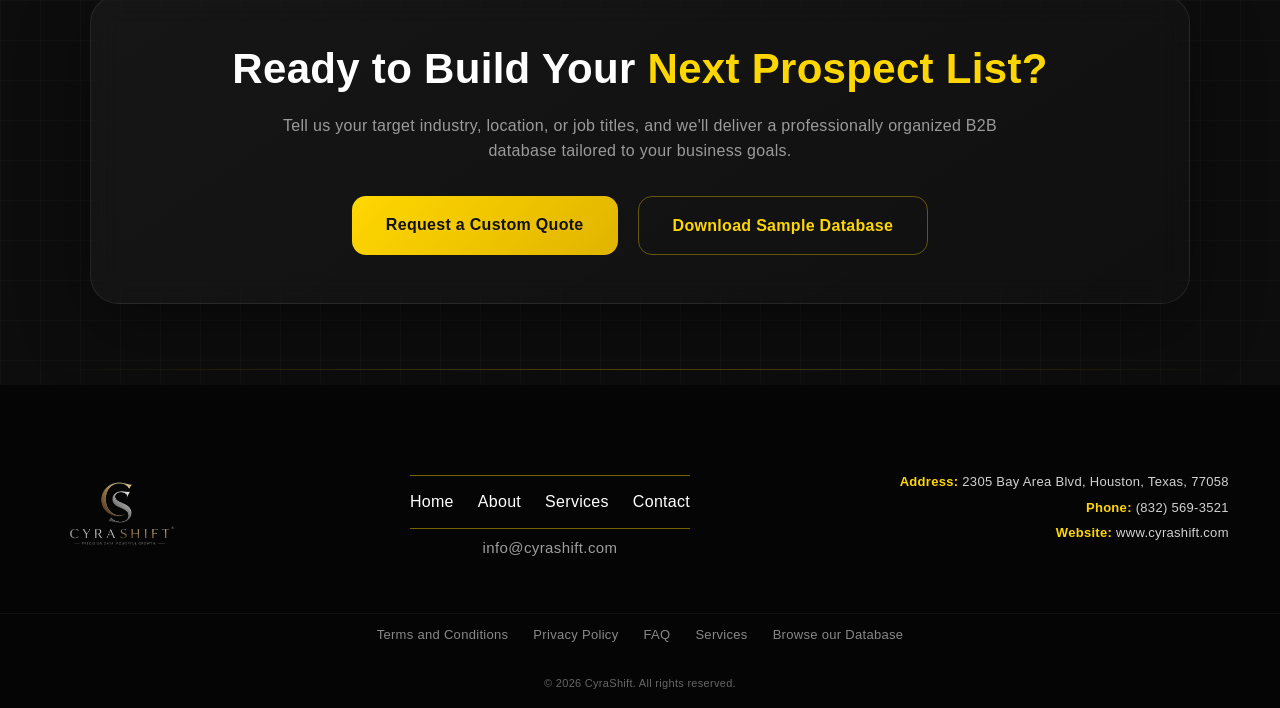
==== commit 8e315658: "Update index.html" ====
--- a/index.html
+++ b/index.html
@@ -866,6 +866,7 @@
             <a href="cyrashiftprivacypolicy.pdf" rel="noopener noreferrer" target="_blank">Privacy Policy</a>
             <a href="cyrashift-faq.pdf" rel="noopener noreferrer" target="_blank">FAQ</a>
             <a href="#services">Services</a>
+            <a href="database.html" target="_blank" rel="noopener noreferrer">Browse our Database</a>
         </div>
         <!-- AUTOMATED DYNAMIC COPYRIGHT YEAR -->
         <div class="footer-bottom">© <span id="current-year"></span> CyraShift. All rights reserved.</div>
